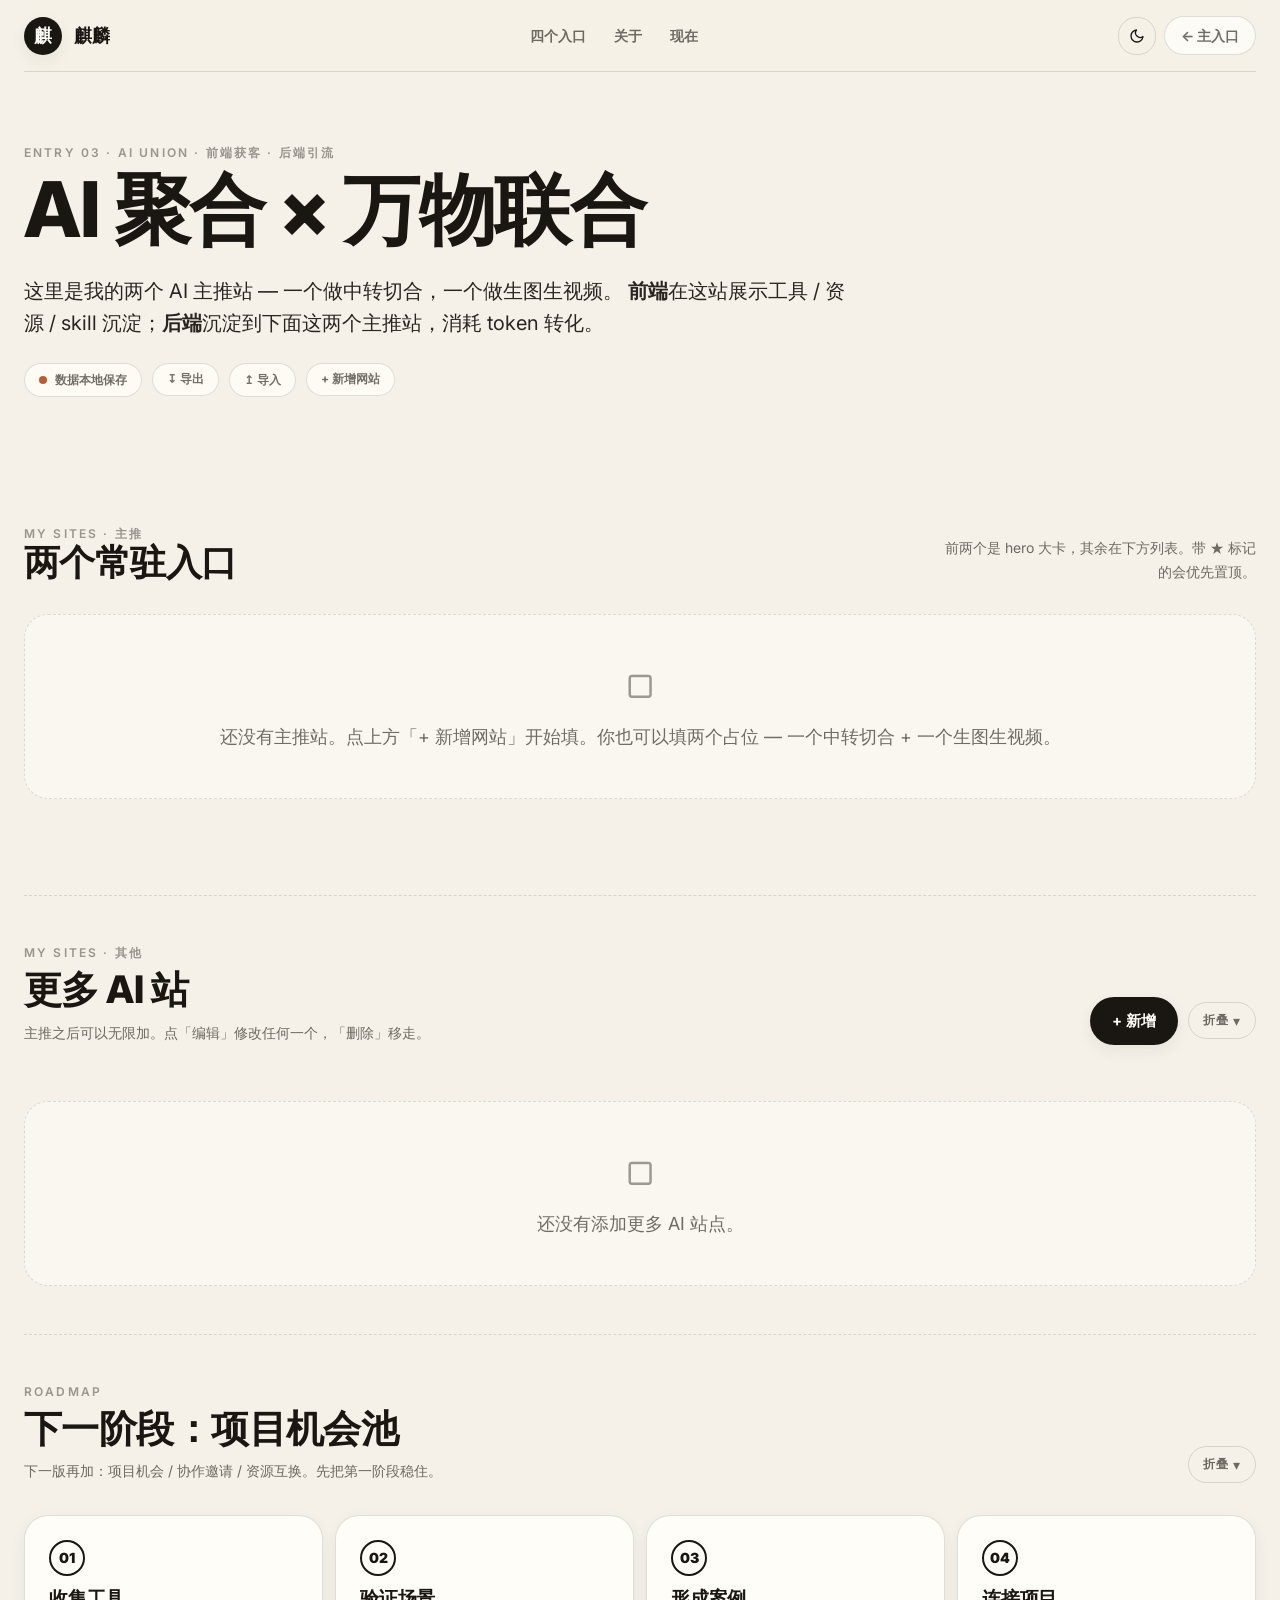
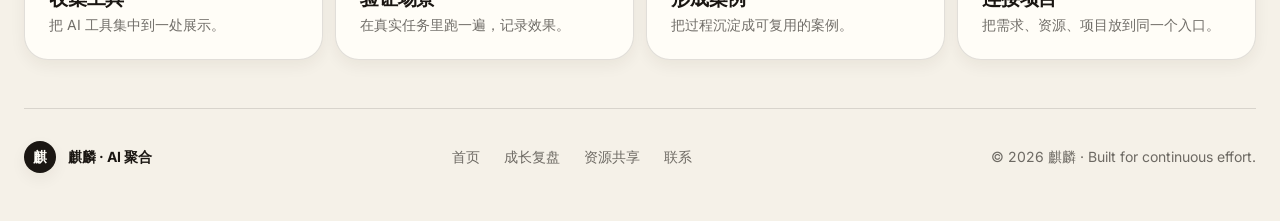
==== ai.html @ 791ee3f0 "v0.6: 密码锁成长复盘 + 每日日记 + module 折叠 + AI 主推站 hero" ====
<!doctype html>
<html lang="zh-CN">
  <head>
    <meta charset="UTF-8" />
    <meta name="viewport" content="width=device-width, initial-scale=1.0" />
    <meta name="description" content="麒麟的 AI 聚合 × 万物联合 — 收录你正在跑的 AI 网站 / 项目机会。" />
    <meta name="theme-color" content="#f5f1e8" />
    <title>AI 聚合 × 万物联合 · 麒麟</title>
    <link rel="canonical" href="https://qilin-portfolio.vercel.app/ai.html" />
    <link rel="icon" href="./favicon.svg" type="image/svg+xml" />
    <link rel="manifest" href="./site.webmanifest" />

    <meta property="og:type" content="website" />
    <meta property="og:title" content="AI 聚合 × 万物联合 · 麒麟" />
    <meta property="og:description" content="AI 工具 / 实践案例 / 项目机会。" />
    <meta property="og:url" content="https://qilin-portfolio.vercel.app/ai.html" />
    <meta property="og:image" content="./og-image.svg" />

    <link rel="preconnect" href="https://fonts.googleapis.com" crossorigin />
    <link rel="preconnect" href="https://fonts.gstatic.com" crossorigin />
    <link rel="stylesheet" href="https://fonts.googleapis.com/css2?family=Cormorant+Garamond:ital,wght@0,500;0,700;1,500&family=Noto+Serif+SC:wght@500;700;900&family=Inter:wght@400;500;600;700;800&display=swap" />
    <link rel="stylesheet" href="./styles.css" />
  </head>
  <body data-page="ai">
    <a href="#main" class="skip-link">跳到正文</a>

    <header class="site-header" role="banner">
      <a class="brand" href="./index.html" aria-label="麒麟 · 回到首页">
        <span class="brand-mark" aria-hidden="true">麒</span>
        <span>麒麟</span>
      </a>
      <nav class="nav" aria-label="主导航">
        <a href="./index.html#entries" data-nav="">四个入口</a>
        <a href="./index.html#about" data-nav="">关于</a>
        <a href="./index.html#now" data-nav="">现在</a>
      </nav>
      <div style="display:flex;gap:8px;align-items:center;">
        <button class="theme-toggle" type="button" aria-label="切换主题" id="theme-toggle">
          <svg class="icon-moon" viewBox="0 0 24 24" fill="none" stroke="currentColor" stroke-width="2" stroke-linecap="round" stroke-linejoin="round" aria-hidden="true"><path d="M21 12.79A9 9 0 1 1 11.21 3 7 7 0 0 0 21 12.79z"/></svg>
          <svg class="icon-sun" viewBox="0 0 24 24" fill="none" stroke="currentColor" stroke-width="2" stroke-linecap="round" stroke-linejoin="round" aria-hidden="true"><circle cx="12" cy="12" r="4"/><path d="M12 2v2M12 20v2M4.93 4.93l1.41 1.41M17.66 17.66l1.41 1.41M2 12h2M20 12h2M6.34 17.66l-1.41 1.41M19.07 4.93l-1.41 1.41"/></svg>
        </button>
        <a class="header-cta" href="./index.html">← 主入口</a>
      </div>
    </header>

    <main id="main" class="subpage">
      <section class="section subpage-hero container">
        <p class="eyebrow">Entry 03 · AI Union · 前端获客 · 后端引流</p>
        <h1>AI 聚合 × 万物联合</h1>
        <p class="subpage-lede">
          这里是我的两个 AI 主推站 — 一个做中转切合，一个做生图生视频。
          <strong>前端</strong>在这站展示工具 / 资源 / skill 沉淀；<strong>后端</strong>沉淀到下面这两个主推站，消耗 token 转化。
        </p>
        <div class="subpage-meta">
          <span class="meta-pill"><span class="dot dot-accent2"></span>数据本地保存</span>
          <button class="meta-btn" id="ai-export" type="button">↧ 导出</button>
          <label class="meta-btn meta-btn-input">↥ 导入<input type="file" id="ai-import" accept="application/json" hidden /></label>
          <button class="meta-btn" id="ai-add">+ 新增网站</button>
        </div>
      </section>

      <!-- 两个主推站 · Hero 卡（来自 localStorage 前两条） -->
      <section class="section container" id="ai-featured-wrap">
        <header class="section-heading">
          <div>
            <p class="eyebrow">My Sites · 主推</p>
            <h2>两个常驻入口</h2>
          </div>
          <p class="section-heading-note">前两个是 hero 大卡，其余在下方列表。带 <code style="font-family:var(--ff-mono);">★</code> 标记的会优先置顶。</p>
        </header>
        <div class="ai-hero" id="ai-featured"></div>
        <p class="empty-hint" id="empty-featured" hidden>
          还没有主推站。点上方「+ 新增网站」开始填。你也可以填两个占位 — 一个中转切合 + 一个生图生视频。
        </p>
      </section>

      <!-- 其余网站（列表） -->
      <section class="section module-section container" data-module="ai-rest">
        <header class="module-header">
          <div>
            <p class="eyebrow">My Sites · 其他</p>
            <h2>更多 AI 站</h2>
            <p class="module-lede">主推之后可以无限加。点「编辑」修改任何一个，「删除」移走。</p>
          </div>
          <div class="module-toolbar">
            <button class="button button-primary" id="ai-add-2">+ 新增</button>
            <button type="button" class="module-fold" data-fold aria-label="折叠">
              <span class="label">折叠</span><span class="chev">▾</span>
            </button>
          </div>
        </header>
        <div class="ai-grid" id="list-ai"></div>
        <p class="empty-hint" id="empty-ai" hidden>还没有添加更多 AI 站点。</p>
      </section>

      <section class="section module-section container" data-module="opps">
        <header class="module-header">
          <div>
            <p class="eyebrow">Roadmap</p>
            <h2>下一阶段：项目机会池</h2>
            <p class="module-lede">下一版再加：项目机会 / 协作邀请 / 资源互换。先把第一阶段稳住。</p>
          </div>
          <div class="module-toolbar">
            <button type="button" class="module-fold" data-fold aria-label="折叠">
              <span class="label">折叠</span><span class="chev">▾</span>
            </button>
          </div>
        </header>
        <div class="roadmap-grid">
          <article class="roadmap-card">
            <span class="roadmap-no">01</span>
            <h3>收集工具</h3>
            <p>把 AI 工具集中到一处展示。</p>
          </article>
          <article class="roadmap-card">
            <span class="roadmap-no">02</span>
            <h3>验证场景</h3>
            <p>在真实任务里跑一遍，记录效果。</p>
          </article>
          <article class="roadmap-card">
            <span class="roadmap-no">03</span>
            <h3>形成案例</h3>
            <p>把过程沉淀成可复用的案例。</p>
          </article>
          <article class="roadmap-card">
            <span class="roadmap-no">04</span>
            <h3>连接项目</h3>
            <p>把需求、资源、项目放到同一个入口。</p>
          </article>
        </div>
      </section>
    </main>

    <footer class="site-footer" role="contentinfo">
      <div class="footer-mark">
        <span class="brand-mark" aria-hidden="true" style="width:32px;height:32px;font-size:14px;">麒</span>
        <span>麒麟 · AI 聚合</span>
      </div>
      <nav class="footer-links" aria-label="辅助导航">
        <a href="./index.html">首页</a>
        <a href="./growth.html">成长复盘</a>
        <a href="./resources.html">资源共享</a>
        <a href="./contact.html">联系</a>
      </nav>
      <p>© 2026 麒麟 · Built for continuous effort.</p>
    </footer>

    <button class="back-top" type="button" id="back-top" aria-label="回到顶部">↑</button>

    <div class="modal-overlay" id="modal" role="dialog" aria-modal="true" aria-labelledby="modal-title" hidden>
      <div class="modal" role="document">
        <div class="modal-header">
          <h3 id="modal-title">编辑</h3>
          <button class="modal-close" type="button" data-close aria-label="关闭">×</button>
        </div>
        <form id="modal-form" class="modal-body" autocomplete="off"></form>
        <div class="modal-footer">
          <button type="button" class="button button-ghost" data-close>取消</button>
          <button type="submit" form="modal-form" class="button button-primary" id="modal-submit">保存</button>
        </div>
      </div>
    </div>

    <div class="toast" id="toast" role="status" aria-live="polite"></div>

    <script>
      /* ===== Theme ===== */
      const _root = document.documentElement;
      const _stored = localStorage.getItem("qilin.theme");
      const _initial = _stored || (matchMedia("(prefers-color-scheme: light)").matches ? "light" : "");
      if (_initial) _root.setAttribute("data-theme", _initial);
      document.getElementById("theme-toggle")?.addEventListener("click", () => {
        const isLight = _root.getAttribute("data-theme") === "light";
        if (isLight) _root.removeAttribute("data-theme");
        else _root.setAttribute("data-theme", "light");
        localStorage.setItem("qilin.theme", isLight ? "" : "light");
      });
      const STORE = { ai: "qilin.ai.projects" };
      const load = (k) => { try { return JSON.parse(localStorage.getItem(k)) || []; } catch { return []; } };
      const save = (k, v) => localStorage.setItem(k, JSON.stringify(v));
      const uid = () => Date.now().toString(36) + Math.random().toString(36).slice(2, 6);
      const today = () => new Date().toISOString().slice(0, 10);
      const esc = (s) => String(s ?? "").replace(/[&<>"']/g, (c) =>
        ({ "&": "&amp;", "<": "&lt;", ">": "&gt;", '"': "&quot;", "'": "&#39;" }[c]));

      const toastEl = document.getElementById("toast");
      let toastTimer;
      const toast = (msg) => {
        toastEl.textContent = msg;
        toastEl.classList.add("is-visible");
        clearTimeout(toastTimer);
        toastTimer = setTimeout(() => toastEl.classList.remove("is-visible"), 1800);
      };

      /* Modal */
      const modalEl = document.getElementById("modal");
      const modalForm = document.getElementById("modal-form");
      const modalTitle = document.getElementById("modal-title");
      let modalSubmitFn = null;
      const openModal = ({ title, fields, values = {}, submitLabel = "保存", onSubmit }) => {
        modalTitle.textContent = title;
        modalForm.innerHTML = "";
        fields.forEach((f) => {
          const id = "field-" + f.name;
          const wrap = document.createElement("div");
          wrap.className = "field";
          const label = document.createElement("label");
          label.className = "field-label";
          label.setAttribute("for", id);
          label.textContent = f.label + (f.required ? " *" : "");
          wrap.appendChild(label);
          let input;
          if (f.type === "textarea") {
            input = document.createElement("textarea");
            input.className = "textarea";
          } else if (f.type === "select") {
            input = document.createElement("select");
            input.className = "select-modal";
            (f.options || []).forEach((o) => {
              const opt = document.createElement("option");
              opt.value = o.value;
              opt.textContent = o.label;
              if (values[f.name] === o.value) opt.selected = true;
              input.appendChild(opt);
            });
          } else {
            input = document.createElement("input");
            input.className = "input";
            input.type = f.type || "text";
          }
          input.id = id;
          input.name = f.name;
          if (f.placeholder) input.placeholder = f.placeholder;
          if (f.required) input.required = true;
          const v = values[f.name];
          if (v !== undefined && f.type !== "select") input.value = v ?? "";
          wrap.appendChild(input);
          if (f.hint) {
            const hint = document.createElement("div");
            hint.className = "field-hint";
            hint.textContent = f.hint;
            wrap.appendChild(hint);
          }
          modalForm.appendChild(wrap);
        });
        document.getElementById("modal-submit").textContent = submitLabel;
        modalSubmitFn = onSubmit;
        modalEl.hidden = false;
        requestAnimationFrame(() => modalEl.classList.add("is-open"));
        const first = modalForm.querySelector("input, textarea, select");
        if (first) setTimeout(() => first.focus(), 60);
      };
      const closeModal = () => {
        modalEl.classList.remove("is-open");
        setTimeout(() => { modalEl.hidden = true; }, 240);
      };
      modalEl.addEventListener("click", (ev) => {
        if (ev.target === modalEl) closeModal();
        if (ev.target.closest("[data-close]")) closeModal();
      });
      document.addEventListener("keydown", (ev) => {
        if (ev.key === "Escape" && modalEl.classList.contains("is-open")) closeModal();
      });
      modalForm.addEventListener("submit", (ev) => {
        ev.preventDefault();
        const data = Object.fromEntries(new FormData(modalForm).entries());
        if (modalSubmitFn) modalSubmitFn(data);
        closeModal();
      });

      /* AI 网站 — featured（前两个）+ 列表（其余） */
      function renderAI() {
        const items = load(STORE.ai);
        renderFeatured(items);
        renderList(items);
      }
      function renderFeatured(items) {
        const wrap = document.getElementById("ai-featured");
        const empty = document.getElementById("empty-featured");
        wrap.innerHTML = "";
        const top = items.slice(0, 2);
        if (!top.length) {
          wrap.style.display = "none";
          empty.hidden = false;
          return;
        }
        wrap.style.display = "";
        empty.hidden = true;
        top.forEach((it, idx) => {
          const card = document.createElement("article");
          card.className = "ai-hero-card";
          card.dataset.id = it.id;
          const tagColor = idx === 0 ? "" : "gold";
          const safeUrl = esc(it.url || "#");
          card.innerHTML = `
            <span class="ai-hero-tag ${tagColor}">${esc(it.tag || (idx === 0 ? "中转切合" : "生图生视频"))}</span>
            <h3>${esc(it.name || "未命名主推站")}</h3>
            <p>${esc(it.desc || "点编辑给它一句话介绍 · 写清楚用途、消耗什么 token、解决什么问题。")}</p>
            <div class="ai-hero-cta">
              <a class="button button-primary" href="${safeUrl}" target="_blank" rel="noopener noreferrer">进入 ↗</a>
              <button type="button" class="button button-secondary" data-act="edit">编辑</button>
            </div>
            <p class="ai-hero-note">👉 这两个 hero 卡就是"后端引流"的入口 — 别人扫到这站，看到你做的内容，觉得有用，再用 token 转化。</p>
          `;
          card.querySelector('[data-act="edit"]').onclick = () => editAI(it.id);
          wrap.appendChild(card);
        });
      }
      function renderList(items) {
        const listEl = document.getElementById("list-ai");
        const emptyEl = document.getElementById("empty-ai");
        listEl.innerHTML = "";
        const rest = items.slice(2);
        if (!rest.length) { emptyEl.hidden = false; return; }
        emptyEl.hidden = true;
        rest.forEach((it) => {
          const card = document.createElement("article");
          card.className = "ai-card";
          card.dataset.id = it.id;
          card.innerHTML = `
            <span class="ai-tag">${esc(it.tag || "网站")}</span>
            <h3 class="ai-title">${esc(it.name || "(未命名)")}</h3>
            ${it.desc ? `<p class="ai-desc">${esc(it.desc)}</p>` : `<p class="ai-desc" style="opacity:0.5;">点击编辑添加描述</p>`}
            <div class="ai-actions">
              <a class="button button-primary" href="${esc(it.url || '#')}" target="_blank" rel="noopener noreferrer">打开 ↗</a>
              <button type="button" data-act="edit">编辑</button>
              <button type="button" data-act="del">删除</button>
            </div>
          `;
          card.querySelector('[data-act="edit"]').onclick = () => editAI(it.id);
          card.querySelector('[data-act="del"]').onclick = () => {
            if (confirm("删除这条？")) {
              save(STORE.ai, load(STORE.ai).filter((x) => x.id !== it.id));
              renderAI();
              toast("已删除");
            }
          };
          listEl.appendChild(card);
        });
      }

      function editAI(id) {
        const cur = load(STORE.ai).find((x) => x.id === id);
        if (!cur) return;
        openModal({
          title: "编辑 网站",
          fields: [
            { name: "name", label: "网站名", type: "text", required: true },
            { name: "url", label: "完整链接", type: "url", required: true, placeholder: "https://..." },
            { name: "tag", label: "标签", type: "text", placeholder: "项目 / 工具 / 博客" },
            { name: "desc", label: "一句话描述", type: "textarea" },
          ],
          values: cur,
          onSubmit: (data) => {
            const all = load(STORE.ai);
            const idx = all.findIndex((x) => x.id === id);
            all[idx] = { ...cur, ...data, updatedAt: Date.now() };
            save(STORE.ai, all);
            renderAI();
            toast("已保存");
          },
        });
      }

      function addAI() {
        openModal({
          title: "新增 网站",
          fields: [
            { name: "name", label: "网站名", type: "text", required: true },
            { name: "url", label: "完整链接", type: "url", required: true, placeholder: "https://..." },
            { name: "tag", label: "标签", type: "text", placeholder: "项目 / 工具 / 博客" },
            { name: "desc", label: "一句话描述", type: "textarea" },
          ],
          values: { name: "", url: "", tag: "网站", desc: "" },
          submitLabel: "添加",
          onSubmit: (data) => {
            const items = load(STORE.ai);
            items.push({ id: uid(), ...data, createdAt: Date.now() });
            save(STORE.ai, items);
            renderAI();
            toast("已新增");
          },
        });
      }

      /* Export / Import */
      document.getElementById("ai-export").onclick = () => {
        const dump = { [STORE.ai]: load(STORE.ai) };
        const blob = new Blob([JSON.stringify(dump, null, 2)], { type: "application/json" });
        const a = document.createElement("a");
        a.href = URL.createObjectURL(blob);
        a.download = `qilin-ai-${today()}.json`;
        a.click();
        setTimeout(() => URL.revokeObjectURL(a.href), 1000);
        toast("已导出");
      };
      document.getElementById("ai-import").onchange = async (ev) => {
        const f = ev.target.files[0]; if (!f) return;
        if (!confirm("导入会覆盖当前所有数据，确定？")) return;
        try {
          const dump = JSON.parse(await f.text());
          if (Array.isArray(dump[STORE.ai])) save(STORE.ai, dump[STORE.ai]);
          renderAI();
          toast("已导入");
        } catch { toast("文件格式不正确"); }
      };

      document.getElementById("ai-add").onclick = addAI;
      document.getElementById("ai-add-2").onclick = addAI;

      /* ============ Fold ============ */
      const FOLD_KEY_AI = "qilin.ai.folds";
      const loadFoldsAI = () => { try { return JSON.parse(localStorage.getItem(FOLD_KEY_AI)) || {}; } catch { return {}; } };
      const saveFoldsAI = (v) => localStorage.setItem(FOLD_KEY_AI, JSON.stringify(v));
      function applyAIFolds() {
        const folds = loadFoldsAI();
        document.querySelectorAll(".module-section[data-module]").forEach((sec) => {
          const key = sec.dataset.module;
          const lbl = sec.querySelector(".module-fold .label");
          if (folds[key]) {
            sec.classList.add("is-collapsed");
            if (lbl) lbl.textContent = "展开";
          } else {
            sec.classList.remove("is-collapsed");
            if (lbl) lbl.textContent = "折叠";
          }
        });
      }
      document.querySelectorAll(".module-section[data-module]").forEach((sec) => {
        const key = sec.dataset.module;
        const btn = sec.querySelector(".module-fold");
        if (!btn) return;
        btn.addEventListener("click", () => {
          const folds = loadFoldsAI();
          folds[key] = !folds[key];
          saveFoldsAI(folds);
          applyAIFolds();
        });
      });
      applyAIFolds();

      const revealIO = new IntersectionObserver((entries) => {
        entries.forEach((e) => {
          if (e.isIntersecting) { e.target.classList.add("is-visible"); revealIO.unobserve(e.target); }
        });
      }, { threshold: 0.05, rootMargin: "0px 0px -8% 0px" });
      document.querySelectorAll(".reveal, .reveal-stagger").forEach((el) => revealIO.observe(el));

      const backTop = document.getElementById("back-top");
      window.addEventListener("scroll", () => {
        if (window.scrollY > 600) backTop.classList.add("is-visible");
        else backTop.classList.remove("is-visible");
      }, { passive: true });
      backTop?.addEventListener("click", () => window.scrollTo({ top: 0, behavior: "smooth" }));

      renderAI();
    </script>
  </body>
</html>
---- styles.css ----
/* =====================================================================
 * 麒麟 · 个人站 · 全站样式
 *  v0.5 设计语言 — Dala-style 暗色优先 + Light toggle
 *  - Dark 默认（Electric Iris + Saffron Spark on Void）
 *  - Light 模式保留为可选（暖米黄）
 *  - 统一 24px 圆角 / 字符 weight 200 body / 大字号 -0.04em
 *  - Modal / Section 节奏 / Microinteraction
 * ===================================================================== */

/* ---------- Design Tokens · DARK DEFAULT ---------- */
:root {
  /* Surfaces — 纯黑虚空，没有 paper/card 概念 */
  --bg:           #000000;
  --bg-tinted:    #050505;
  --paper:        #000000;
  --paper-elev:   #0a0a0a;
  --paper-trans:  rgba(10, 10, 10, 0.6);

  /* Ink */
  --ink:          #ffffff;
  --ink-2:        #f5f5f5;
  --muted:        #9a9a9a;
  --muted-2:      #5a5a5a;
  --line:         rgba(255, 255, 255, 0.08);
  --line-strong:  rgba(255, 255, 255, 0.16);

  /* Accents — Dala 色板 */
  --accent:       #8052ff;            /* Electric Iris — 唯一紫色 */
  --accent-soft:  rgba(128, 82, 255, 0.16);
  --accent-2:     #ffb829;            /* Saffron Spark */
  --accent-2-soft: rgba(255, 184, 41, 0.16);
  --gold:         #15846e;            /* Deep Verdant */
  --gold-soft:    rgba(21, 132, 110, 0.18);
  --danger:       #ff5a4f;
  --success:      #2c8c6f;

  /* Spacing scale — Dala 6px base */
  --s-1: 4px;
  --s-2: 8px;
  --s-3: 12px;
  --s-4: 16px;
  --s-5: 24px;
  --s-6: 32px;
  --s-7: 48px;
  --s-8: 64px;
  --s-9: 96px;
  --s-10: 128px;

  /* Radius — Dala 24px 统一 */
  --r-sm:  12px;
  --r-md: 18px;
  --r-lg: 24px;
  --r-xl: 24px;
  --r-pill: 999px;

  /* Typography — Inter（代理 PPNeueMontreal） */
  --ff-display: "PPNeueMontreal", "Inter", ui-sans-serif, system-ui, -apple-system, BlinkMacSystemFont, "Segoe UI", "Microsoft YaHei", sans-serif;
  --ff-body:    "PPNeueMontreal", "Inter", ui-sans-serif, system-ui, -apple-system, BlinkMacSystemFont, "Segoe UI", "Microsoft YaHei", sans-serif;
  --ff-mono:    ui-monospace, "SFMono-Regular", "Cascadia Mono", Consolas, monospace;

  /* 字号 — Dala 大字号 + 18px body */
  --fs-display-1: clamp(56px, 8vw, 113px);
  --fs-display-2: clamp(40px, 6vw, 78px);
  --fs-h1:        clamp(36px, 4.5vw, 48px);
  --fs-h2:        clamp(28px, 3.4vw, 36px);
  --fs-h3:        clamp(22px, 2.4vw, 27px);
  --fs-body-lg:   20px;
  --fs-body:      18px;
  --fs-body-s:    14px;
  --fs-caption:   12px;
  --lh-display:   1.05;
  --lh-heading:   1.15;
  --lh-body:      1.5;

  /* Shadow — 暗色下用微光 + 紫色微光 */
  --shadow-xs: 0 0 0 1px rgba(128, 82, 255, 0.04);
  --shadow-sm: 0 0 40px rgba(128, 82, 255, 0.06);
  --shadow-md: 0 0 80px rgba(128, 82, 255, 0.10);
  --shadow-lg: 0 0 120px rgba(128, 82, 255, 0.16);
  --shadow-xl: 0 0 180px rgba(128, 82, 255, 0.20);

  /* Easing */
  --ease-out:       cubic-bezier(0.16, 1, 0.3, 1);
  --ease-out-spring: cubic-bezier(0.34, 1.56, 0.64, 1);
  --ease-in-out:    cubic-bezier(0.65, 0, 0.35, 1);

  /* Container — Dala 1280 */
  --container: min(1280px, calc(100% - 48px));
  --container-narrow: min(900px, calc(100% - 48px));
}

/* ---------- Light 模式覆盖（toggle 用） ---------- */
:root[data-theme="light"] {
  --bg:           #f5f1e8;
  --bg-tinted:    #ede6d6;
  --paper:        #fffdf7;
  --paper-elev:   #fffaee;
  --paper-trans:  rgba(255, 253, 247, 0.86);

  --ink:          #1a1612;
  --ink-2:        #2a2520;
  --muted:        rgba(26, 22, 18, 0.62);
  --muted-2:      rgba(26, 22, 18, 0.42);
  --line:         rgba(26, 22, 18, 0.13);
  --line-strong:  rgba(26, 22, 18, 0.20);

  --accent:       #254d47;
  --accent-soft:  rgba(37, 77, 71, 0.12);
  --accent-2:     #b95e32;
  --accent-2-soft: rgba(185, 94, 50, 0.16);
  --gold:         #d8b765;
  --gold-soft:    rgba(216, 183, 101, 0.18);
  --danger:       #b03a2e;
  --success:      #2c8c6f;

  --shadow-xs: 0 2px 6px rgba(0, 0, 0, 0.04);
  --shadow-sm: 0 6px 16px rgba(44, 35, 24, 0.06);
  --shadow-md: 0 16px 40px rgba(44, 35, 24, 0.10);
  --shadow-lg: 0 30px 80px rgba(44, 35, 24, 0.14);
  --shadow-xl: 0 40px 120px rgba(44, 35, 24, 0.20);
}

/* ---------- Reset ---------- */
*, *::before, *::after { box-sizing: border-box; }
html { scroll-behavior: smooth; }
body {
  margin: 0;
  background: var(--bg);
  color: var(--ink);
  font-family: var(--ff-body);
  font-size: var(--fs-body);
  font-weight: 300;          /* Dala body 用极轻 weight */
  line-height: var(--lh-body);
  -webkit-font-smoothing: antialiased;
  -moz-osx-font-smoothing: grayscale;
  text-rendering: optimizeLegibility;
}

a { color: inherit; text-decoration: none; }
button { font-family: inherit; }
img, svg { display: block; max-width: 100%; }
::selection { background: var(--accent); color: var(--paper); }

/* Focus visible — 强可访问性 */
:focus { outline: none; }
:focus-visible {
  outline: 2px solid var(--accent);
  outline-offset: 3px;
  border-radius: 4px;
}

/* ---------- Typography ---------- */
h1, h2, h3 {
  font-family: var(--ff-display);
  font-weight: 400;                       /* Dala 风：400 而非 800，靠 scale 区分层级 */
  line-height: var(--lh-display);
  letter-spacing: -0.04em;               /* 大字号负值 */
  color: var(--ink);
}
h1 { font-size: var(--fs-h1); margin: 0; }
h2 { font-size: var(--fs-h2); margin: 0; }
h3 { font-size: var(--fs-h3); margin: 0; line-height: var(--lh-heading); letter-spacing: -0.025em; }
p  { margin: 0; }
code, pre { font-family: var(--ff-mono); }

/* Light 模式编辑级字体（衬线 + 重 weight，靠 weight 分层） */
:root[data-theme="light"] h1,
:root[data-theme="light"] h2,
:root[data-theme="light"] h3 {
  font-weight: 800;
  letter-spacing: -0.015em;
  font-family: var(--ff-display);
}
:root[data-theme="light"] h3 {
  letter-spacing: -0.01em;
}
:root[data-theme="light"] body { font-weight: 400; }

.eyebrow {
  margin: 0;
  color: var(--muted-2);
  font-family: var(--ff-body);
  font-size: var(--fs-caption);
  font-weight: 600;
  letter-spacing: 0.18em;
  text-transform: uppercase;
}

/* ---------- Layout helpers ---------- */
.container, .site-header, .section, .site-footer {
  width: var(--container);
  margin: 0 auto;
}

.container-narrow { width: var(--container-narrow); margin: 0 auto; }

.section { padding: var(--s-9) 0; }
.section-tight { padding: var(--s-7) 0; }

/* ---------- Header / Nav ---------- */
.site-header {
  position: sticky;
  top: 0;
  z-index: 50;
  display: flex;
  align-items: center;
  justify-content: space-between;
  padding: var(--s-4) 0;
  background: rgba(0, 0, 0, 0.7);
  border-bottom: 1px solid var(--line);
  backdrop-filter: saturate(180%) blur(18px);
  -webkit-backdrop-filter: saturate(180%) blur(18px);
  animation: fade-down 600ms var(--ease-out) both;
}
:root[data-theme="light"] .site-header { background: rgba(245, 241, 232, 0.82); }


.brand {
  display: inline-flex;
  align-items: center;
  gap: 12px;
  font-family: var(--ff-display);
  font-weight: 800;
  font-size: 18px;
  color: var(--ink);
  letter-spacing: -0.01em;
  transition: opacity 200ms var(--ease-out);
}
.brand:hover { opacity: 0.78; }

.brand-mark {
  display: grid;
  place-items: center;
  width: 38px; height: 38px;
  border-radius: 50%;
  background: var(--ink);
  color: var(--paper);
  font-family: var(--ff-display);
  font-weight: 900;
  font-size: 18px;
  letter-spacing: 0;
  box-shadow: var(--shadow-sm);
}

.nav {
  display: inline-flex;
  align-items: center;
  gap: 28px;
}

.nav a {
  position: relative;
  padding: 6px 0;
  color: var(--muted);
  font-size: var(--fs-body-s);
  font-weight: 700;
  letter-spacing: 0;
  transition: color 200ms var(--ease-out);
}

.nav a::after {
  content: "";
  position: absolute;
  left: 0; right: 0; bottom: 0;
  height: 1.5px;
  background: var(--ink);
  transform: scaleX(0);
  transform-origin: left;
  transition: transform 280ms var(--ease-out);
}
.nav a:hover,
.nav a.is-active { color: var(--ink); }
.nav a:hover::after,
.nav a.is-active::after { transform: scaleX(1); }

.header-cta {
  display: inline-flex;
  align-items: center;
  gap: 6px;
  padding: 8px 16px;
  border: 1px solid var(--line);
  border-radius: var(--r-pill);
  background: var(--paper-trans);
  color: var(--muted);
  font-size: var(--fs-body-s);
  font-weight: 700;
  transition: all 200ms var(--ease-out);
}
.header-cta:hover {
  transform: translateY(-2px);
  color: var(--ink);
  background: var(--paper);
  border-color: var(--line-strong);
}

/* Mobile menu button (placeholder for future) */
.nav-toggle {
  display: none;
  align-items: center;
  justify-content: center;
  width: 38px; height: 38px;
  border: 1px solid var(--line);
  border-radius: var(--r-md);
  background: var(--paper-trans);
  cursor: pointer;
  color: var(--ink);
  font-size: 18px;
}

/* ---------- Theme Toggle ---------- */
.theme-toggle {
  display: inline-flex;
  align-items: center;
  justify-content: center;
  width: 38px; height: 38px;
  border: 1px solid var(--line);
  border-radius: var(--r-md);
  background: transparent;
  color: var(--ink);
  font-family: inherit;
  cursor: pointer;
  transition: all 220ms var(--ease-out);
  position: relative;
}
.theme-toggle:hover {
  border-color: var(--accent);
  color: var(--accent);
  transform: translateY(-1px);
}
.theme-toggle .icon-sun,
.theme-toggle .icon-moon {
  width: 16px;
  height: 16px;
  transition: all 320ms var(--ease-out);
}
:root[data-theme="light"] .theme-toggle .icon-sun { display: none; }
:root:not([data-theme="light"]) .theme-toggle .icon-moon { display: none; }

/* ---------- Skip to content ---------- */
.skip-link {
  position: absolute;
  left: 12px;
  top: -100px;
  background: var(--ink);
  color: var(--paper);
  padding: 8px 16px;
  border-radius: var(--r-sm);
  font-weight: 700;
  font-size: var(--fs-body-s);
  z-index: 100;
  transition: top 200ms var(--ease-out);
}
.skip-link:focus-visible {
  top: 12px;
  outline: 2px solid var(--accent);
  outline-offset: 2px;
}

/* ---------- Buttons ---------- */
.button {
  display: inline-flex;
  align-items: center;
  justify-content: center;
  gap: 8px;
  min-height: 48px;
  padding: 0 22px;
  border: 0;
  border-radius: var(--r-pill);
  font-family: var(--ff-body);
  font-size: 15px;
  font-weight: 700;
  letter-spacing: -0.005em;
  cursor: pointer;
  transition:
    transform 220ms var(--ease-out),
    box-shadow 220ms var(--ease-out),
    background 220ms var(--ease-out),
    color 220ms var(--ease-out),
    border-color 220ms var(--ease-out);
  text-decoration: none;
  -webkit-tap-highlight-color: transparent;
}

.button-primary {
  background: var(--accent);
  color: var(--bg);
  box-shadow: 0 0 40px var(--accent-soft);
}
.button-primary:hover {
  transform: translateY(-2px);
  box-shadow: 0 0 80px var(--accent-soft);
  background: var(--ink);
}
:root[data-theme="light"] .button-primary {
  background: var(--ink);
  color: var(--paper);
  box-shadow: var(--shadow-sm);
}
:root[data-theme="light"] .button-primary:hover {
  background: var(--accent);
  box-shadow: var(--shadow-md);
}
:root[data-theme="light"] .button-primary { font-weight: 700; }

.button-secondary {
  background: transparent;
  color: var(--ink);
  border: 1px solid var(--line-strong);
}
.button-secondary:hover {
  transform: translateY(-2px);
  border-color: var(--ink);
  background: rgba(255, 255, 255, 0.04);
}
:root[data-theme="light"] .button-secondary { background: var(--paper-trans); }
:root[data-theme="light"] .button-secondary:hover { background: var(--paper); }

.button-ghost {
  background: transparent;
  color: var(--muted);
}
.button-ghost:hover {
  background: rgba(255, 255, 255, 0.06);
  color: var(--ink);
}

.button-danger {
  background: transparent;
  color: var(--danger);
  border: 1px solid rgba(176, 58, 46, 0.2);
}
.button-danger:hover {
  background: var(--danger);
  color: var(--paper);
}

.button-sm { min-height: 36px; padding: 0 14px; font-size: 13px; }

/* ---------- HERO ---------- */
.hero {
  position: relative;
  display: grid;
  grid-template-columns: 0.85fr 1.35fr;
  gap: var(--s-7);
  align-items: center;
  min-height: calc(100vh - 76px);
  padding: var(--s-8) 0 var(--s-9);
  animation: fade-up 800ms var(--ease-out) 80ms both;
}

.hero::before {
  content: "";
  position: absolute;
  left: 50%;
  top: 12%;
  width: 600px;
  height: 600px;
  transform: translateX(-50%);
  background: radial-gradient(closest-side, var(--accent-soft), transparent 70%);
  filter: blur(40px);
  pointer-events: none;
  z-index: 0;
}

.hero-card,
.entry-card,
.detail-panel,
.contact-card,
.link-card,
.row-card,
.ai-card,
.roadmap-card {
  position: relative;
  border: 1px solid var(--line);
  background: var(--paper-trans);
  box-shadow: var(--shadow-sm);
}

.hero-card {
  min-height: 460px;
  padding: var(--s-6);
  border-radius: var(--r-xl);
  overflow: hidden;
}

.hero-card::before {
  content: "";
  position: absolute;
  inset: -50% -50% auto auto;
  width: 240px; height: 240px;
  background: radial-gradient(closest-side, var(--accent-2-soft), transparent);
  border-radius: 50%;
  pointer-events: none;
}

.avatar-block {
  display: flex;
  flex-direction: column;
  align-items: center;
  gap: var(--s-3);
  padding: var(--s-3) 0;
  border-bottom: 1px dashed var(--line);
}

.avatar-placeholder {
  width: 128px; height: 128px;
  display: grid;
  place-items: center;
  border-radius: var(--r-xl);
  background: var(--accent);
  color: var(--bg);
  font-family: var(--ff-display);
  font-size: 56px;
  font-weight: 400;
  box-shadow: 0 0 80px var(--accent-soft);
  border: 3px solid var(--bg);
  transition: transform 400ms var(--ease-out-spring);
}
:root[data-theme="light"] .avatar-placeholder {
  background: var(--ink);
  color: var(--paper);
  border-color: var(--paper);
  font-weight: 900;
  box-shadow: var(--shadow-md);
}
.avatar-placeholder:hover { transform: rotate(-3deg) scale(1.04); }

.avatar-status {
  display: inline-flex;
  align-items: center;
  gap: 6px;
  padding: 4px 10px;
  border: 1px solid var(--line);
  border-radius: var(--r-pill);
  background: var(--paper);
  color: var(--muted);
  font-size: var(--fs-caption);
  font-weight: 700;
}
.avatar-status::before {
  content: "";
  width: 7px; height: 7px;
  border-radius: 50%;
  background: var(--success);
  box-shadow: 0 0 0 4px rgba(44, 140, 111, 0.18);
  animation: pulse 2.4s ease-in-out infinite;
}

.hero-name {
  margin-top: var(--s-5);
  font-family: var(--ff-display);
  font-size: var(--fs-display-1);
  font-weight: 400;
  letter-spacing: -0.04em;
  line-height: 0.95;
  color: var(--ink);
  background: linear-gradient(180deg, var(--ink) 0%, var(--ink) 60%, var(--accent) 120%);
  -webkit-background-clip: text;
  -webkit-text-fill-color: transparent;
  background-clip: text;
}
:root[data-theme="light"] .hero-name { font-weight: 900; letter-spacing: -0.025em; }

.role {
  margin-top: var(--s-3);
  color: var(--ink-2);
  font-family: var(--ff-display);
  font-size: 20px;
  font-style: italic;
  font-weight: 500;
  opacity: 0.85;
}

.role-sub {
  margin-top: var(--s-2);
  color: var(--muted);
  font-size: var(--fs-body-s);
}

.status-list {
  display: flex;
  flex-wrap: wrap;
  gap: 8px;
  margin-top: var(--s-5);
}

.status-list span {
  border: 1px solid var(--line);
  border-radius: var(--r-pill);
  padding: 6px 12px;
  background: var(--paper);
  color: var(--ink-2);
  font-size: var(--fs-body-s);
  font-weight: 700;
  transition: all 200ms var(--ease-out);
}
.status-list span:hover {
  border-color: var(--accent);
  color: var(--accent);
  transform: translateY(-1px);
}

.hero-copy {
  position: relative;
  z-index: 1;
}
.hero-copy h2 {
  font-family: var(--ff-display);
  font-size: var(--fs-display-2);
  font-weight: 400;
  letter-spacing: -0.04em;
  line-height: 1.02;
  max-width: 16ch;
}
:root[data-theme="light"] .hero-copy h2 { font-weight: 900; letter-spacing: -0.025em; }
.hero-copy h2 em {
  font-style: normal;
  color: var(--accent);
  position: relative;
  white-space: nowrap;
}
.hero-copy h2 em::after {
  content: "";
  position: absolute;
  left: 0; right: 0; bottom: -0.05em;
  height: 0.18em;
  background: var(--accent-2-soft);
  z-index: -1;
  border-radius: var(--r-pill);
}

.hero-lede {
  max-width: 56ch;
  margin-top: var(--s-5);
  color: var(--ink-2);
  font-size: var(--fs-body-lg);
  line-height: 1.55;
}

.hero-actions {
  display: flex;
  flex-wrap: wrap;
  gap: 12px;
  margin-top: var(--s-6);
}

.version-pill {
  display: inline-flex;
  align-items: center;
  gap: 8px;
  padding: 7px 16px 7px 12px;
  border: 1px solid var(--line);
  border-radius: var(--r-pill);
  background: var(--paper-trans);
  color: var(--muted);
  font-size: var(--fs-body-s);
  font-weight: 700;
  width: fit-content;
  margin-top: var(--s-5);
  transition: all 220ms var(--ease-out);
}
.version-pill:hover {
  transform: translateY(-2px);
  border-color: var(--accent-2);
  color: var(--ink);
  background: var(--paper);
}
.version-dot {
  width: 8px; height: 8px;
  border-radius: 50%;
  background: var(--accent-2);
  box-shadow: 0 0 0 4px var(--accent-2-soft);
  animation: pulse 2.4s ease-in-out infinite;
}

/* ---------- Section Header ---------- */
.section-heading {
  display: flex;
  align-items: flex-end;
  justify-content: space-between;
  gap: var(--s-5);
  margin-bottom: var(--s-6);
}
.section-heading h2 {
  font-family: var(--ff-display);
  font-size: var(--fs-h2);
  line-height: 1.1;
}
.section-heading-note {
  margin: 0;
  max-width: 320px;
  text-align: right;
  color: var(--muted);
  font-size: var(--fs-body-s);
  line-height: 1.55;
}

/* ---------- Entry Grid ---------- */
.entry-grid {
  display: grid;
  grid-template-columns: repeat(4, minmax(0, 1fr));
  gap: var(--s-4);
}

.entry-card {
  display: flex;
  flex-direction: column;
  min-height: 280px;
  padding: 26px 24px;
  border-radius: var(--r-lg);
  text-decoration: none;
  color: inherit;
  transition:
    transform 280ms var(--ease-out),
    box-shadow 280ms var(--ease-out),
    border-color 280ms var(--ease-out);
  overflow: hidden;
  position: relative;
}

.entry-card::before {
  content: "";
  position: absolute;
  top: 0; left: 0; right: 0;
  height: 5px;
  background: currentColor;
  transition: height 280ms var(--ease-out);
}
.entry-card:nth-child(1)::before { background: var(--accent); color: var(--accent); }
.entry-card:nth-child(2)::before { background: var(--gold); color: var(--gold); }
.entry-card:nth-child(3)::before { background: var(--accent-2); color: var(--accent-2); }
.entry-card:nth-child(4)::before { background: var(--ink); color: var(--ink); }

.entry-card:hover {
  transform: translateY(-6px);
  box-shadow: var(--shadow-md);
}
.entry-card:hover::before { height: 8px; }

.entry-card .card-index {
  font-family: var(--ff-mono);
  font-size: var(--fs-body-s);
  font-weight: 800;
  color: var(--muted-2);
  letter-spacing: 0.1em;
}

.entry-card .card-icon {
  width: 44px; height: 44px;
  margin-top: var(--s-3);
  border-radius: var(--r-md);
  display: grid;
  place-items: center;
  border: 1px solid var(--line);
  background: var(--paper);
  color: var(--ink);
  transition: transform 220ms var(--ease-out);
}
.entry-card:hover .card-icon { transform: rotate(-6deg) scale(1.06); }

.entry-card h3 {
  margin: auto 0 var(--s-3) 0;
  font-family: var(--ff-display);
  font-size: 24px;
  font-weight: 800;
  line-height: 1.18;
  letter-spacing: -0.012em;
}
.entry-card p {
  margin: 0;
  color: var(--muted);
  font-size: var(--fs-body-s);
  line-height: 1.55;
}

.entry-card .card-arrow {
  display: inline-flex;
  align-items: center;
  gap: 4px;
  margin-top: var(--s-4);
  color: var(--ink);
  font-size: var(--fs-body-s);
  font-weight: 700;
  opacity: 0;
  transform: translateX(-6px);
  transition: all 240ms var(--ease-out);
}
.entry-card:hover .card-arrow {
  opacity: 1;
  transform: translateX(0);
}

/* ---------- Detail panels ---------- */
.detail-grid {
  display: grid;
  grid-template-columns: repeat(2, minmax(0, 1fr));
  gap: var(--s-5);
}

.detail-panel {
  padding: var(--s-6);
  border-radius: var(--r-lg);
  transition: transform 240ms var(--ease-out), box-shadow 240ms var(--ease-out);
}

.detail-panel.wide { grid-column: 1 / -1; }
.detail-panel h2 {
  margin-top: 10px;
  font-family: var(--ff-display);
  font-size: var(--fs-h3);
}
.detail-panel p:not(.eyebrow) {
  margin-top: var(--s-3);
  color: var(--muted);
  font-size: var(--fs-body-s);
  line-height: 1.65;
}

.detail-panel ul {
  display: grid;
  grid-template-columns: repeat(2, minmax(0, 1fr));
  gap: 10px;
  margin: var(--s-4) 0 0;
  padding: 0;
  list-style: none;
}
.detail-panel li {
  border: 1px solid var(--line);
  border-radius: var(--r-md);
  background: var(--paper);
  padding: 12px 14px;
  font-weight: 700;
  font-size: var(--fs-body-s);
  display: flex;
  align-items: center;
  gap: 8px;
  color: var(--ink-2);
}
.detail-panel li::before {
  content: "";
  width: 6px; height: 6px;
  border-radius: 50%;
  background: var(--accent);
}

.process {
  display: flex;
  flex-wrap: wrap;
  gap: 10px;
  margin-top: var(--s-4);
}
.process span {
  border: 1px solid var(--line);
  border-radius: var(--r-pill);
  padding: 7px 14px;
  background: var(--paper);
  color: var(--ink-2);
  font-size: var(--fs-body-s);
  font-weight: 700;
}

/* ---------- About / Bio ---------- */
.about-grid {
  display: grid;
  grid-template-columns: 1fr 1.2fr;
  gap: var(--s-7);
  align-items: start;
}
.about-text p {
  margin-top: var(--s-4);
  color: var(--ink-2);
  font-size: var(--fs-body-lg);
  line-height: 1.6;
}
.about-text .signature {
  margin-top: var(--s-5);
  font-family: var(--ff-display);
  font-style: italic;
  font-size: 18px;
  color: var(--muted);
}

.stat-grid {
  display: grid;
  grid-template-columns: repeat(2, minmax(0, 1fr));
  gap: var(--s-3);
}
.stat-card {
  padding: var(--s-4) var(--s-5);
  border: 1px solid var(--line);
  border-radius: var(--r-lg);
  background: var(--paper);
}
.stat-value {
  font-family: var(--ff-display);
  font-size: 36px;
  font-weight: 400;
  letter-spacing: -0.04em;
  line-height: 1;
  color: var(--ink);
}
:root[data-theme="light"] .stat-value { font-weight: 900; letter-spacing: -0.02em; }
.stat-label {
  margin-top: 6px;
  color: var(--muted);
  font-size: var(--fs-body-s);
  font-weight: 600;
}

/* ---------- Now card ---------- */
.now-card {
  padding: var(--s-6);
  border: 1px solid var(--line);
  border-radius: var(--r-lg);
  background: var(--paper);
}
.now-head {
  display: flex;
  align-items: center;
  gap: var(--s-3);
}
.now-badge {
  display: inline-flex;
  align-items: center;
  gap: 6px;
  padding: 4px 12px;
  border-radius: var(--r-pill);
  background: var(--accent);
  color: var(--paper);
  font-size: var(--fs-caption);
  font-weight: 800;
  letter-spacing: 0.08em;
  text-transform: uppercase;
}
.now-badge::before {
  content: "";
  width: 6px; height: 6px;
  border-radius: 50%;
  background: var(--paper);
  box-shadow: 0 0 0 3px rgba(255,255,255,0.25);
}
.now-date {
  color: var(--muted);
  font-size: var(--fs-body-s);
  font-weight: 700;
}
.now-list {
  list-style: none;
  margin: var(--s-5) 0 0;
  padding: 0;
  display: grid;
  gap: 14px;
}
.now-list li {
  display: grid;
  grid-template-columns: 80px 1fr;
  gap: var(--s-4);
  padding-bottom: 14px;
  border-bottom: 1px dashed var(--line);
}
.now-list li:last-child { border-bottom: 0; padding-bottom: 0; }
.now-list .now-cat {
  font-family: var(--ff-mono);
  font-size: var(--fs-caption);
  font-weight: 800;
  text-transform: uppercase;
  color: var(--accent-2);
  letter-spacing: 0.1em;
  padding-top: 4px;
}
.now-list .now-item {
  font-size: var(--fs-body);
  color: var(--ink-2);
  line-height: 1.55;
}

/* ---------- Projects ---------- */
.projects-grid {
  display: grid;
  grid-template-columns: repeat(2, minmax(0, 1fr));
  gap: var(--s-4);
}
.project-card {
  position: relative;
  display: flex;
  flex-direction: column;
  padding: var(--s-6);
  border: 1px solid var(--line);
  border-radius: var(--r-lg);
  background: var(--paper);
  transition: all 280ms var(--ease-out);
  text-decoration: none;
  color: inherit;
  overflow: hidden;
}
.project-card::after {
  content: "";
  position: absolute;
  right: -40px; top: -40px;
  width: 120px; height: 120px;
  border-radius: 50%;
  background: var(--accent-soft);
  opacity: 0;
  transition: opacity 280ms var(--ease-out);
}
.project-card:hover {
  transform: translateY(-4px);
  box-shadow: var(--shadow-md);
  border-color: var(--line-strong);
}
.project-card:hover::after { opacity: 1; }

.project-card .project-num {
  font-family: var(--ff-mono);
  font-size: var(--fs-body-s);
  font-weight: 800;
  color: var(--muted-2);
  letter-spacing: 0.1em;
  margin-bottom: var(--s-3);
}
.project-card h3 {
  font-family: var(--ff-display);
  font-size: 24px;
  letter-spacing: -0.012em;
}
.project-card p {
  margin-top: var(--s-3);
  color: var(--muted);
  font-size: var(--fs-body-s);
  line-height: 1.55;
}
.project-card .project-tags {
  display: flex;
  flex-wrap: wrap;
  gap: 6px;
  margin-top: auto;
  padding-top: var(--s-5);
}
.project-card .project-tags span {
  font-size: var(--fs-caption);
  font-weight: 700;
  padding: 4px 10px;
  border-radius: var(--r-pill);
  background: var(--bg-tinted);
  color: var(--ink-2);
  border: 1px solid var(--line);
}
.project-card .project-link {
  display: inline-flex;
  align-items: center;
  gap: 6px;
  margin-top: var(--s-4);
  color: var(--accent);
  font-weight: 700;
  font-size: var(--fs-body-s);
}

/* ---------- Stack ---------- */
.stack-grid {
  display: grid;
  grid-template-columns: repeat(auto-fit, minmax(140px, 1fr));
  gap: var(--s-3);
}
.stack-pill {
  display: flex;
  flex-direction: column;
  gap: 4px;
  padding: 14px 18px;
  border: 1px solid var(--line);
  border-radius: var(--r-md);
  background: var(--paper);
  text-align: center;
  transition: all 220ms var(--ease-out);
}
.stack-pill:hover {
  transform: translateY(-2px);
  border-color: var(--accent);
  box-shadow: var(--shadow-sm);
}
.stack-name {
  font-family: var(--ff-display);
  font-size: 16px;
  font-weight: 800;
  color: var(--ink);
}
.stack-type {
  font-size: var(--fs-caption);
  color: var(--muted);
  font-weight: 600;
}

/* ---------- Contact section ---------- */
.contact-section {
  display: grid;
  grid-template-columns: 1fr 0.85fr;
  gap: var(--s-5);
  align-items: stretch;
  padding-bottom: var(--s-9);
}

.contact-intro p:not(.eyebrow) {
  margin-top: var(--s-3);
  color: var(--muted);
  font-size: var(--fs-body-lg);
  line-height: 1.55;
}
.contact-hint {
  margin-top: var(--s-3);
  color: var(--muted);
  font-size: var(--fs-body-s);
  font-style: italic;
}

.contact-card {
  display: flex;
  flex-direction: column;
  justify-content: space-between;
  min-height: 280px;
  padding: var(--s-6);
  border-radius: var(--r-xl);
  position: relative;
  overflow: hidden;
}

.contact-card::before {
  content: "";
  position: absolute;
  inset: -50% -50% auto auto;
  width: 240px; height: 240px;
  background: radial-gradient(closest-side, var(--accent-soft), transparent);
  border-radius: 50%;
}

.contact-text p {
  margin: 0;
  color: var(--muted-2);
  font-size: var(--fs-body-s);
  font-weight: 800;
  letter-spacing: 0.12em;
  text-transform: uppercase;
}
.contact-text h3 {
  margin-top: var(--s-2);
  font-family: var(--ff-display);
  font-size: 26px;
  letter-spacing: -0.01em;
}

.contact-actions {
  display: flex;
  flex-wrap: wrap;
  gap: 10px;
  margin-top: auto;
}

.wechat-btn {
  display: inline-flex;
  align-items: center;
  gap: 8px;
  border: 0;
  cursor: pointer;
  font-family: inherit;
  font-size: 15px;
  font-weight: 700;
  position: relative;
  transition: all 220ms var(--ease-out);
}
.wechat-btn .label-copied { display: none; }
.wechat-btn.is-copied {
  background: var(--accent);
  box-shadow: var(--shadow-md);
}
.wechat-btn.is-copied .label-default { display: none; }
.wechat-btn.is-copied .label-copied { display: inline; }

.contact-qr {
  position: absolute;
  right: var(--s-5);
  bottom: var(--s-5);
  display: flex;
  flex-direction: column;
  align-items: center;
  gap: 4px;
  padding: 10px;
  border: 1px solid var(--line);
  border-radius: var(--r-md);
  background: var(--paper);
  box-shadow: var(--shadow-sm);
  transition: transform 220ms var(--ease-out);
}
.contact-qr:hover { transform: scale(1.06) rotate(-2deg); }
.qr-caption {
  font-size: var(--fs-caption);
  letter-spacing: 0.08em;
  text-transform: uppercase;
  font-weight: 800;
  color: var(--muted);
}

/* ---------- Changelog ---------- */
.changelog-section { padding-top: var(--s-5); }
.changelog-list {
  list-style: none;
  margin: var(--s-5) 0 0;
  padding: 0;
  position: relative;
}
.changelog-list::before {
  content: "";
  position: absolute;
  left: 11px; top: 18px; bottom: 18px;
  width: 1px;
  background: var(--line);
}
.changelog-list li {
  position: relative;
  padding: var(--s-4) 0 var(--s-5) 44px;
  border-bottom: 1px dashed var(--line);
}
.changelog-list li:last-child { border-bottom: 0; padding-bottom: 0; }
.changelog-list li::before {
  content: "";
  position: absolute;
  left: 4px; top: 26px;
  width: 14px; height: 14px;
  border-radius: 50%;
  background: var(--paper);
  border: 3px solid var(--accent);
  transition: all 240ms var(--ease-out);
}
.changelog-list li:hover::before {
  transform: scale(1.18);
  box-shadow: 0 0 0 4px var(--accent-soft);
}
.changelog-meta {
  display: flex;
  align-items: center;
  gap: 12px;
  color: var(--muted);
  font-size: var(--fs-body-s);
  font-weight: 700;
}
.changelog-meta time { font-variant-numeric: tabular-nums; }
.version-tag {
  background: var(--ink);
  color: var(--paper);
  padding: 4px 10px;
  border-radius: var(--r-pill);
  font-size: var(--fs-caption);
  font-weight: 800;
  font-family: var(--ff-mono);
  letter-spacing: 0.04em;
}
.changelog-tag {
  border: 1px solid var(--line);
  border-radius: var(--r-pill);
  padding: 3px 9px;
  font-size: var(--fs-caption);
  background: var(--paper);
  color: var(--muted);
  font-weight: 700;
}
.changelog-body h3 {
  margin: var(--s-2) 0 var(--s-2);
  font-family: var(--ff-display);
  font-size: 24px;
}
.changelog-body ul {
  margin: 0;
  padding-left: 22px;
  color: var(--muted);
  font-size: var(--fs-body-s);
}
.changelog-body li + li { margin-top: 4px; }

/* ---------- Toast ---------- */
.toast {
  position: fixed;
  left: 50%;
  bottom: 36px;
  transform: translate(-50%, 20px);
  background: var(--ink);
  color: var(--paper);
  padding: 13px 22px;
  border-radius: var(--r-pill);
  font-weight: 700;
  font-size: var(--fs-body-s);
  letter-spacing: 0.01em;
  opacity: 0;
  pointer-events: none;
  transition:
    opacity 240ms var(--ease-out),
    transform 320ms var(--ease-out);
  z-index: 200;
  box-shadow: var(--shadow-lg);
}
.toast.is-visible {
  opacity: 1;
  transform: translate(-50%, 0);
}

/* ---------- Back to Top ---------- */
.back-top {
  position: fixed;
  right: 24px;
  bottom: 24px;
  width: 44px; height: 44px;
  display: grid;
  place-items: center;
  border-radius: 50%;
  border: 1px solid var(--line);
  background: var(--paper);
  color: var(--ink);
  font-size: 18px;
  font-weight: 800;
  cursor: pointer;
  box-shadow: var(--shadow-sm);
  opacity: 0;
  transform: translateY(20px);
  pointer-events: none;
  transition: all 320ms var(--ease-out);
  z-index: 80;
}
.back-top.is-visible {
  opacity: 1;
  transform: translateY(0);
  pointer-events: auto;
}
.back-top:hover {
  transform: translateY(-4px);
  background: var(--ink);
  color: var(--paper);
  border-color: var(--ink);
}

/* ---------- Footer ---------- */
.site-footer {
  display: flex;
  align-items: center;
  justify-content: space-between;
  flex-wrap: wrap;
  gap: var(--s-4);
  padding: var(--s-6) 0 var(--s-7);
  border-top: 1px solid var(--line);
  color: var(--muted);
  font-size: var(--fs-body-s);
}

.site-footer .footer-mark {
  display: flex;
  align-items: center;
  gap: var(--s-3);
  font-family: var(--ff-display);
  font-weight: 700;
  color: var(--ink);
}

.site-footer .footer-links {
  display: flex;
  align-items: center;
  gap: var(--s-5);
}
.site-footer .footer-links a:hover { color: var(--ink); }

.site-footer p { margin: 0; }

/* ---------- Subpage (通用) ---------- */
.subpage { padding-top: 8px; }

.subpage-hero {
  padding: var(--s-8) 0 var(--s-6);
  animation: fade-up 700ms var(--ease-out) both;
}
.subpage-hero h1 {
  margin: var(--s-2) 0 0;
  font-family: var(--ff-display);
  font-size: var(--fs-display-2);
  letter-spacing: -0.025em;
  line-height: 1.05;
}
.subpage-lede {
  margin: var(--s-5) 0 0;
  max-width: 64ch;
  color: var(--ink-2);
  font-size: var(--fs-body-lg);
  line-height: 1.6;
}

.subpage-meta {
  display: flex;
  flex-wrap: wrap;
  align-items: center;
  gap: 10px;
  margin-top: var(--s-5);
}

.meta-pill {
  display: inline-flex;
  align-items: center;
  gap: 8px;
  padding: 7px 14px;
  border: 1px solid var(--line);
  border-radius: var(--r-pill);
  background: var(--paper-trans);
  color: var(--muted);
  font-size: var(--fs-caption);
  font-weight: 700;
}
.dot { width: 8px; height: 8px; border-radius: 50%; background: var(--accent); }
.dot-gold    { background: var(--gold); }
.dot-accent  { background: var(--accent); }
.dot-accent2 { background: var(--accent-2); }

.meta-btn {
  display: inline-flex;
  align-items: center;
  gap: 6px;
  padding: 7px 14px;
  border: 1px solid var(--line);
  border-radius: var(--r-pill);
  background: var(--paper-trans);
  color: var(--muted);
  font-size: var(--fs-caption);
  font-weight: 700;
  cursor: pointer;
  transition: all 200ms var(--ease-out);
}
.meta-btn:hover {
  transform: translateY(-2px);
  color: var(--ink);
  border-color: var(--line-strong);
}
.meta-btn-input { position: relative; }
.meta-btn-input input {
  position: absolute;
  inset: 0;
  opacity: 0;
  cursor: pointer;
}

/* ---------- Module Section ---------- */
.module-section {
  padding: var(--s-7) 0;
  border-top: 1px dashed var(--line);
}
.module-section:first-of-type { border-top: 0; }

.module-header {
  display: flex;
  align-items: flex-end;
  justify-content: space-between;
  gap: var(--s-5);
  margin-bottom: var(--s-6);
  flex-wrap: wrap;
}
.module-header h2 {
  margin: var(--s-2) 0 0;
  font-family: var(--ff-display);
  font-size: clamp(28px, 3.4vw, 38px);
}
.module-lede {
  margin: var(--s-3) 0 0;
  max-width: 64ch;
  color: var(--muted);
  font-size: var(--fs-body-s);
  line-height: 1.6;
}
.module-toolbar {
  display: flex;
  flex-wrap: wrap;
  gap: 10px;
  align-items: center;
}

.select {
  border: 1px solid var(--line);
  border-radius: var(--r-pill);
  background: var(--paper);
  color: var(--ink);
  font-family: inherit;
  font-size: var(--fs-body-s);
  font-weight: 700;
  padding: 9px 16px;
  cursor: pointer;
}
.select:focus-visible { outline-color: var(--accent); }

.empty-hint {
  margin: var(--s-5) 0 0;
  text-align: center;
  color: var(--muted);
  font-size: var(--fs-body);
  border: 1.5px dashed var(--line);
  border-radius: var(--r-lg);
  padding: var(--s-7) var(--s-5);
  background: rgba(255, 253, 247, 0.5);
}
.empty-hint::before {
  content: "▢";
  display: block;
  font-size: 32px;
  color: var(--muted-2);
  margin-bottom: var(--s-3);
}

/* ---------- Diary / Note Cards ---------- */
.card-list {
  display: grid;
  gap: var(--s-3);
}

.diary-card {
  position: relative;
  border: 1px solid var(--line);
  border-radius: var(--r-lg);
  background: var(--paper);
  padding: var(--s-5) var(--s-5);
  box-shadow: var(--shadow-xs);
  transition: all 240ms var(--ease-out);
  overflow: hidden;
}
.diary-card::before {
  content: "";
  position: absolute;
  left: 0; top: var(--s-4); bottom: var(--s-4);
  width: 4px;
  border-radius: 0 4px 4px 0;
  background: var(--accent);
}
.diary-card:hover {
  transform: translateY(-2px);
  box-shadow: var(--shadow-md);
}

.diary-head {
  display: flex;
  align-items: center;
  gap: 10px;
  flex-wrap: wrap;
}
.diary-date {
  font-variant-numeric: tabular-nums;
  font-weight: 800;
  font-size: var(--fs-body-s);
  color: var(--ink);
  background: rgba(0, 0, 0, 0.05);
  padding: 4px 12px;
  border-radius: var(--r-pill);
}
.diary-tag {
  font-size: var(--fs-caption);
  font-weight: 800;
  letter-spacing: 0.08em;
  text-transform: uppercase;
  color: var(--muted);
  border: 1px solid var(--line);
  border-radius: var(--r-pill);
  padding: 3px 9px;
  background: var(--paper);
}
.diary-actions {
  display: inline-flex;
  gap: 6px;
  margin-left: auto;
}
.diary-actions button {
  border: 1px solid var(--line);
  border-radius: var(--r-pill);
  background: transparent;
  color: var(--muted);
  font-size: var(--fs-caption);
  font-weight: 700;
  padding: 5px 12px;
  cursor: pointer;
  transition: all 160ms var(--ease-out);
}
.diary-actions button:hover {
  color: var(--ink);
  background: rgba(0, 0, 0, 0.04);
}
.diary-actions [data-act="del"]:hover {
  color: var(--danger);
  border-color: rgba(176, 58, 46, 0.3);
}

.diary-title {
  margin: var(--s-3) 0 0;
  font-family: var(--ff-display);
  font-size: 22px;
  font-weight: 800;
  line-height: 1.25;
}
.diary-body {
  margin: var(--s-2) 0 0;
  padding: var(--s-3) var(--s-4);
  white-space: pre-wrap;
  word-break: break-word;
  font-family: inherit;
  font-size: var(--fs-body-s);
  line-height: 1.65;
  color: var(--muted);
  background: rgba(0, 0, 0, 0.025);
  border-radius: var(--r-md);
  border-left: 2px solid var(--line);
}

/* ---------- Timeline ---------- */
.timeline {
  list-style: none;
  margin: 0;
  padding: 0 0 0 26px;
  position: relative;
}
.timeline::before {
  content: "";
  position: absolute;
  left: 10px; top: 6px; bottom: 6px;
  width: 1px;
  background: var(--line);
}
.timeline-item {
  position: relative;
  margin: 0 0 var(--s-3);
  animation: slide-in 600ms var(--ease-out) both;
}
.timeline-dot {
  position: absolute;
  left: -22px; top: 22px;
  width: 12px; height: 12px;
  border-radius: 50%;
  background: var(--paper);
  border: 3px solid var(--accent-2);
  transition: all 220ms var(--ease-out);
}
.timeline-item:hover .timeline-dot {
  transform: scale(1.2);
  box-shadow: 0 0 0 5px var(--accent-2-soft);
}
.timeline-card {
  border: 1px solid var(--line);
  border-radius: var(--r-md);
  background: var(--paper);
  padding: var(--s-4) var(--s-5);
  box-shadow: var(--shadow-xs);
}
.timeline-head {
  display: flex;
  align-items: center;
  gap: 10px;
  margin-bottom: var(--s-3);
}
.timeline-head time {
  font-variant-numeric: tabular-nums;
  font-weight: 800;
  font-size: var(--fs-body-s);
  color: var(--ink);
}
.timeline-actions { display: inline-flex; gap: 6px; margin-left: auto; }
.timeline-actions button {
  border: 1px solid var(--line);
  border-radius: var(--r-pill);
  background: transparent;
  color: var(--muted);
  font-size: var(--fs-caption);
  font-weight: 700;
  padding: 4px 10px;
  cursor: pointer;
}
.timeline-grid {
  display: grid;
  grid-template-columns: repeat(3, minmax(0, 1fr));
  gap: 10px;
}
.timeline-grid > div {
  border: 1px solid var(--line);
  border-radius: var(--r-sm);
  background: rgba(255, 255, 255, 0.5);
  padding: 10px 12px;
}
.timeline-grid .lbl {
  display: block;
  font-size: var(--fs-caption);
  font-weight: 800;
  letter-spacing: 0.08em;
  text-transform: uppercase;
  color: var(--muted-2);
  margin-bottom: 6px;
}
.timeline-grid p {
  margin: 0;
  color: var(--ink-2);
  font-size: var(--fs-body-s);
  white-space: pre-wrap;
  word-break: break-word;
}

/* ---------- Outline (嵌套大纲) ---------- */
.outline { list-style: none; margin: 0; padding: 0; }
.outline-child {
  margin: var(--s-2) 0 0 var(--s-5);
  padding-left: var(--s-5);
  border-left: 1px dashed var(--line);
}
.outline-item {
  position: relative;
  margin: 0 0 var(--s-3);
  padding: var(--s-3) var(--s-4);
  border: 1px solid var(--line);
  border-radius: var(--r-md);
  background: var(--paper);
  transition: all 220ms var(--ease-out);
}
.outline-item:hover {
  transform: translateX(3px);
  background: var(--paper-elev);
}
.outline-l1 { border-left: 4px solid var(--ink); }
.outline-l2 { border-left: 4px solid var(--accent-2); }
.outline-l3 { border-left: 4px solid var(--gold); }

.outline-row {
  display: flex;
  align-items: center;
  gap: 10px;
  flex-wrap: wrap;
}
.outline-toggle {
  width: 24px; height: 24px;
  border: 0;
  background: rgba(0, 0, 0, 0.04);
  border-radius: var(--r-sm);
  cursor: pointer;
  color: var(--ink);
  font-size: 13px;
  display: inline-flex;
  align-items: center;
  justify-content: center;
}
.outline-marker {
  font-family: var(--ff-mono);
  font-size: var(--fs-caption);
  font-weight: 800;
  border-radius: var(--r-sm);
  padding: 3px 8px;
  background: var(--ink);
  color: var(--paper);
  letter-spacing: 0.08em;
}
.outline-l1 .outline-marker { background: var(--ink); }
.outline-l2 .outline-marker { background: var(--accent-2); }
.outline-l3 .outline-marker { background: var(--gold); color: var(--ink); }

.outline-title {
  font-size: 17px;
  font-weight: 800;
  color: var(--ink);
}
.outline-actions {
  display: inline-flex;
  gap: 6px;
  margin-left: auto;
  flex-wrap: wrap;
}
.outline-actions button {
  border: 1px solid var(--line);
  border-radius: var(--r-pill);
  background: transparent;
  color: var(--muted);
  font-size: var(--fs-caption);
  font-weight: 700;
  padding: 4px 10px;
  cursor: pointer;
}
.outline-actions [data-act="del"]:hover { color: var(--danger); }
.outline-body {
  margin: 10px 0 0;
  padding: 10px 14px;
  border-left: 2px solid var(--line);
  white-space: pre-wrap;
  word-break: break-word;
  color: var(--muted);
  font-size: var(--fs-body-s);
}

/* ---------- Link / Tool Cards ---------- */
.card-grid {
  display: grid;
  grid-template-columns: repeat(auto-fill, minmax(260px, 1fr));
  gap: var(--s-4);
}

.link-card {
  display: flex;
  flex-direction: column;
  gap: var(--s-3);
  padding: var(--s-5);
  border-radius: var(--r-lg);
  background: var(--paper);
  box-shadow: var(--shadow-xs);
  transition: all 280ms var(--ease-out);
}
.link-card:hover {
  transform: translateY(-3px);
  box-shadow: var(--shadow-md);
}
.link-head {
  display: flex;
  align-items: center;
  justify-content: space-between;
  gap: 10px;
}
.tool-badge {
  font-size: var(--fs-caption);
  font-weight: 800;
  letter-spacing: 0.1em;
  text-transform: uppercase;
  background: var(--ink);
  color: var(--paper);
  padding: 4px 10px;
  border-radius: var(--r-pill);
}
.link-actions { display: inline-flex; gap: 6px; }
.link-actions button {
  border: 1px solid var(--line);
  border-radius: var(--r-pill);
  background: transparent;
  color: var(--muted);
  font-size: var(--fs-caption);
  font-weight: 700;
  padding: 4px 10px;
  cursor: pointer;
}
.link-actions [data-act="del"]:hover { color: var(--danger); }
.link-title {
  margin: 0;
  font-family: var(--ff-display);
  font-size: 20px;
  font-weight: 800;
  line-height: 1.25;
}
.link-url {
  font-size: var(--fs-body-s);
  color: var(--accent);
  text-decoration: underline;
  text-underline-offset: 3px;
  word-break: break-all;
}
.link-url:hover { color: var(--accent-2); }
.link-note {
  margin: 0;
  font-size: var(--fs-body-s);
  color: var(--muted);
  line-height: 1.55;
  white-space: pre-wrap;
}

/* ---------- Row Card ---------- */
.row-card {
  border: 1px solid var(--line);
  border-radius: var(--r-md);
  background: var(--paper);
  padding: var(--s-4) var(--s-5);
  box-shadow: var(--shadow-xs);
  transition: all 220ms var(--ease-out);
}
.row-card + .row-card { margin-top: var(--s-3); }
.row-card:hover { transform: translateY(-2px); box-shadow: var(--shadow-sm); }

.row-head {
  display: flex;
  align-items: center;
  gap: 10px;
  flex-wrap: wrap;
}
.row-status {
  font-size: var(--fs-caption);
  font-weight: 800;
  letter-spacing: 0.08em;
  text-transform: uppercase;
  padding: 4px 10px;
  border-radius: var(--r-pill);
  border: 1px solid var(--line);
  background: var(--paper);
  color: var(--muted);
}
.status-todo     { background: var(--ink);         color: var(--paper); border-color: var(--ink); }
.status-reading  { background: var(--gold);        color: var(--ink);   border-color: var(--gold); }
.status-done     { background: var(--accent);      color: var(--paper); border-color: var(--accent); }
.status-backlog  { background: transparent;        color: var(--muted); }
.status-template { background: var(--accent-2);    color: var(--paper); border-color: var(--accent-2); }

.row-title {
  margin: 0;
  font-family: var(--ff-display);
  font-size: 19px;
  font-weight: 800;
  line-height: 1.3;
}
.row-actions {
  display: inline-flex;
  gap: 6px;
  margin-left: auto;
  flex-wrap: wrap;
}
.row-actions button {
  border: 1px solid var(--line);
  border-radius: var(--r-pill);
  background: transparent;
  color: var(--muted);
  font-size: var(--fs-caption);
  font-weight: 700;
  padding: 4px 10px;
  cursor: pointer;
}
.row-actions [data-act="del"]:hover { color: var(--danger); }

.row-meta {
  margin-top: 8px;
  display: flex;
  gap: 12px;
  flex-wrap: wrap;
  font-size: var(--fs-body-s);
  color: var(--muted);
}
.row-meta a {
  color: var(--accent);
  text-decoration: underline;
  text-underline-offset: 3px;
}

.row-use {
  margin: 8px 0 0;
  color: var(--muted);
  font-size: var(--fs-body-s);
}
.row-body {
  margin: 10px 0 0;
  padding: 12px 14px;
  white-space: pre-wrap;
  word-break: break-word;
  font-family: inherit;
  font-size: var(--fs-body-s);
  line-height: 1.55;
  color: var(--muted);
  background: rgba(0, 0, 0, 0.03);
  border-radius: var(--r-sm);
}

/* ---------- AI Website Cards ---------- */
.ai-grid {
  display: grid;
  grid-template-columns: repeat(2, minmax(0, 1fr));
  gap: var(--s-4);
}

.ai-card {
  position: relative;
  display: flex;
  flex-direction: column;
  gap: var(--s-3);
  padding: var(--s-6);
  border: 1px solid var(--line);
  border-radius: var(--r-xl);
  background: var(--paper);
  box-shadow: var(--shadow-sm);
  transition: all 280ms var(--ease-out);
  overflow: hidden;
}
.ai-card::after {
  content: "";
  position: absolute;
  right: -60px; top: -60px;
  width: 200px; height: 200px;
  background: radial-gradient(closest-side, var(--accent-soft), transparent);
  opacity: 0;
  transition: opacity 280ms var(--ease-out);
  pointer-events: none;
}
.ai-card:hover {
  transform: translateY(-4px);
  box-shadow: var(--shadow-md);
  border-color: var(--line-strong);
}
.ai-card:hover::after { opacity: 1; }

.ai-tag {
  display: inline-flex;
  align-self: flex-start;
  font-size: var(--fs-caption);
  font-weight: 800;
  letter-spacing: 0.1em;
  text-transform: uppercase;
  color: var(--paper);
  background: var(--accent-2);
  padding: 4px 10px;
  border-radius: var(--r-pill);
}
.ai-title {
  margin: 0;
  font-family: var(--ff-display);
  font-size: 28px;
  font-weight: 900;
  line-height: 1.15;
  letter-spacing: -0.012em;
}
.ai-desc {
  margin: 0;
  font-size: var(--fs-body-s);
  color: var(--muted);
  line-height: 1.55;
}
.ai-actions {
  display: flex;
  flex-wrap: wrap;
  gap: 8px;
  margin-top: var(--s-3);
}
.ai-actions button {
  border: 1px solid var(--line);
  border-radius: var(--r-pill);
  background: transparent;
  color: var(--muted);
  font-size: var(--fs-body-s);
  font-weight: 700;
  padding: 7px 14px;
  cursor: pointer;
  transition: all 180ms var(--ease-out);
}
.ai-actions button:hover { border-color: var(--ink); color: var(--ink); }
.ai-actions [data-act="del"]:hover { color: var(--danger); border-color: var(--danger); }

/* ---------- Roadmap ---------- */
.roadmap-grid {
  display: grid;
  grid-template-columns: repeat(4, minmax(0, 1fr));
  gap: var(--s-3);
}
.roadmap-card {
  position: relative;
  border: 1px solid var(--line);
  border-radius: var(--r-lg);
  background: var(--paper);
  padding: var(--s-5);
  transition: all 240ms var(--ease-out);
}
.roadmap-card:hover {
  transform: translateY(-3px);
  border-color: var(--accent);
  box-shadow: var(--shadow-md);
}
.roadmap-no {
  display: inline-flex;
  align-items: center;
  justify-content: center;
  width: 36px; height: 36px;
  border-radius: 50%;
  border: 2px solid var(--ink);
  color: var(--ink);
  font-family: var(--ff-display);
  font-weight: 900;
  font-size: 14px;
}
.roadmap-card h3 {
  margin: var(--s-3) 0 4px;
  font-family: var(--ff-display);
  font-size: 19px;
}
.roadmap-card p {
  margin: 0;
  color: var(--muted);
  font-size: var(--fs-body-s);
}

/* ---------- Modal ---------- */
.modal-overlay {
  position: fixed;
  inset: 0;
  background: rgba(26, 22, 18, 0.55);
  backdrop-filter: blur(8px);
  -webkit-backdrop-filter: blur(8px);
  display: grid;
  place-items: center;
  padding: var(--s-5);
  opacity: 0;
  pointer-events: none;
  z-index: 300;
  transition: opacity 260ms var(--ease-out);
}
.modal-overlay.is-open {
  opacity: 1;
  pointer-events: auto;
}
.modal {
  width: min(560px, 100%);
  max-height: min(80vh, 720px);
  display: flex;
  flex-direction: column;
  background: var(--paper);
  border: 1px solid var(--line);
  border-radius: var(--r-xl);
  box-shadow: var(--shadow-xl);
  transform: translateY(20px) scale(0.96);
  transition: transform 320ms var(--ease-out);
}
.modal-overlay.is-open .modal { transform: translateY(0) scale(1); }

.modal-header {
  display: flex;
  align-items: center;
  justify-content: space-between;
  padding: var(--s-5) var(--s-6);
  border-bottom: 1px solid var(--line);
}
.modal-header h3 {
  font-family: var(--ff-display);
  font-size: 22px;
  letter-spacing: -0.012em;
}
.modal-close {
  width: 32px; height: 32px;
  display: grid;
  place-items: center;
  border: 0;
  background: transparent;
  color: var(--muted);
  font-size: 22px;
  cursor: pointer;
  border-radius: var(--r-sm);
  transition: all 180ms var(--ease-out);
}
.modal-close:hover { background: rgba(0,0,0,0.05); color: var(--ink); }

.modal-body {
  flex: 1;
  overflow-y: auto;
  padding: var(--s-5) var(--s-6);
  display: flex;
  flex-direction: column;
  gap: var(--s-4);
}

.field { display: flex; flex-direction: column; gap: 6px; }
.field-label {
  font-size: var(--fs-body-s);
  font-weight: 700;
  color: var(--ink-2);
}
.field-hint {
  font-size: var(--fs-caption);
  color: var(--muted);
}

.input, .textarea, .select-modal {
  width: 100%;
  border: 1px solid var(--line);
  border-radius: var(--r-md);
  background: var(--bg);
  color: var(--ink);
  font-family: inherit;
  font-size: var(--fs-body-s);
  padding: 10px 14px;
  transition: all 180ms var(--ease-out);
}
.input:focus, .textarea:focus, .select-modal:focus {
  outline: 0;
  border-color: var(--accent);
  background: var(--paper);
  box-shadow: 0 0 0 3px var(--accent-soft);
}
.textarea {
  font-family: inherit;
  resize: vertical;
  min-height: 120px;
  line-height: 1.6;
}
.select-modal {
  padding-right: 36px;
  background-image: url("data:image/svg+xml,%3Csvg xmlns='http://www.w3.org/2000/svg' viewBox='0 0 24 24' fill='none' stroke='%231a1612' stroke-width='2'%3E%3Cpolyline points='6 9 12 15 18 9'/%3E%3C/svg%3E");
  background-repeat: no-repeat;
  background-position: right 12px center;
  background-size: 14px;
  appearance: none;
  -webkit-appearance: none;
}

.field-row {
  display: grid;
  grid-template-columns: 1fr 1fr;
  gap: var(--s-3);
}

.modal-footer {
  display: flex;
  align-items: center;
  justify-content: flex-end;
  gap: var(--s-3);
  padding: var(--s-4) var(--s-6);
  border-top: 1px solid var(--line);
}

/* ---------- 404 ---------- */
.page-404 {
  display: grid;
  place-items: center;
  min-height: 100vh;
  padding: var(--s-7) var(--s-4);
}
.error-wrap {
  position: relative;
  width: min(720px, 100%);
  text-align: center;
}
.error-card {
  position: relative;
  padding: var(--s-9) var(--s-7);
  border: 1px solid var(--line);
  border-radius: var(--r-xl);
  background: var(--paper);
  box-shadow: var(--shadow-lg);
  z-index: 2;
}
.error-card h1 {
  font-family: var(--ff-display);
  font-size: clamp(40px, 6vw, 72px);
  line-height: 1;
  letter-spacing: -0.025em;
}
.error-msg {
  margin: var(--s-4) auto 0;
  max-width: 48ch;
  color: var(--muted);
  font-size: var(--fs-body);
  line-height: 1.6;
}
.error-links {
  display: flex;
  flex-wrap: wrap;
  gap: 10px;
  justify-content: center;
  margin-top: var(--s-6);
}
.error-orb {
  position: absolute;
  inset: 0;
  display: grid;
  place-items: center;
  z-index: 1;
  pointer-events: none;
  opacity: 0.7;
}

/* ---------- Animations ---------- */
@keyframes pulse {
  0%, 100% { box-shadow: 0 0 0 4px var(--accent-2-soft); }
  50%      { box-shadow: 0 0 0 9px transparent; }
}
@keyframes fade-up {
  from { opacity: 0; transform: translateY(14px); }
  to   { opacity: 1; transform: translateY(0); }
}
@keyframes fade-down {
  from { opacity: 0; transform: translateY(-10px); }
  to   { opacity: 1; transform: translateY(0); }
}
@keyframes slide-in {
  from { opacity: 0; transform: translateX(-12px); }
  to   { opacity: 1; transform: translateX(0); }
}
@keyframes scale-in {
  from { opacity: 0; transform: scale(0.95); }
  to   { opacity: 1; transform: scale(1); }
}

/* Stagger reveal via IntersectionObserver */
.reveal {
  opacity: 0;
  transform: translateY(16px);
  transition: opacity 700ms var(--ease-out), transform 700ms var(--ease-out);
}
.reveal.is-visible {
  opacity: 1;
  transform: translateY(0);
}

/* Stagger children */
.reveal-stagger > * {
  opacity: 0;
  transform: translateY(12px);
  transition: opacity 600ms var(--ease-out), transform 600ms var(--ease-out);
}
.reveal-stagger.is-visible > * {
  opacity: 1;
  transform: translateY(0);
}
.reveal-stagger.is-visible > *:nth-child(1) { transition-delay: 0ms; }
.reveal-stagger.is-visible > *:nth-child(2) { transition-delay: 60ms; }
.reveal-stagger.is-visible > *:nth-child(3) { transition-delay: 120ms; }
.reveal-stagger.is-visible > *:nth-child(4) { transition-delay: 180ms; }
.reveal-stagger.is-visible > *:nth-child(5) { transition-delay: 240ms; }
.reveal-stagger.is-visible > *:nth-child(6) { transition-delay: 300ms; }

/* ---------- Responsive ---------- */
@media (max-width: 980px) {
  .nav { display: none; }
  .nav-toggle { display: inline-flex; }

  .hero,
  .contact-section,
  .detail-grid,
  .about-grid,
  .ai-grid,
  .projects-grid {
    grid-template-columns: 1fr;
  }
  .hero { min-height: auto; padding-top: var(--s-7); }
  .entry-grid { grid-template-columns: repeat(2, minmax(0, 1fr)); }
  .detail-panel.wide { grid-column: auto; }
  .roadmap-grid { grid-template-columns: repeat(2, minmax(0, 1fr)); }
  .section-heading {
    flex-direction: column;
    align-items: flex-start;
  }
  .section-heading-note { text-align: left; max-width: none; }
  .module-header {
    flex-direction: column;
    align-items: flex-start;
  }
  .timeline-grid { grid-template-columns: 1fr; }
}

@media (max-width: 620px) {
  .container, .site-header, .section, .site-footer {
    width: min(100% - 32px, 1120px);
  }

  .section { padding: var(--s-7) 0; }

  .hero-card { min-height: 380px; padding: var(--s-5); }
  .hero-copy h2 { font-size: 40px; }
  .hero-lede { font-size: var(--fs-body); }
  .hero-actions { flex-direction: column; align-items: stretch; }
  .button { width: 100%; }

  .entry-grid,
  .detail-panel ul,
  .stat-grid {
    grid-template-columns: 1fr;
  }
  .entry-card { min-height: 220px; }

  .site-footer {
    flex-direction: column;
    align-items: flex-start;
    gap: var(--s-3);
  }

  .contact-card { min-height: auto; }
  .contact-qr {
    position: static;
    align-self: flex-end;
    margin-top: var(--s-3);
  }
  .wechat-btn,
  .contact-actions .button,
  .ai-actions .button { width: 100%; }

  .outline-child { margin-left: var(--s-4); }
  .ai-card,
  .error-card { padding: var(--s-5); }
  .roadmap-grid,
  .field-row { grid-template-columns: 1fr; }

  .back-top { right: 16px; bottom: 16px; }
}

/* =====================================================
 * Skills Library (v0.4) — 自媒体工具库
 *  参考「zimeiti-skills.netlify.app」的清单语义，
 *  但视觉完全用站点自有 token 重做，4 档风险用 Lv 徽章。
 * ===================================================== */

.skills-toolbar {
  display: flex;
  flex-wrap: wrap;
  align-items: center;
  gap: var(--s-3);
  margin: var(--s-3) 0 var(--s-5);
}

.skills-toolbar .search-wrap {
  flex: 1 1 280px;
  position: relative;
}
.skills-toolbar .search-wrap svg {
  position: absolute;
  left: 14px;
  top: 50%;
  transform: translateY(-50%);
  color: var(--muted);
  pointer-events: none;
}
.skills-toolbar .search-input {
  width: 100%;
  height: 44px;
  border: 1px solid var(--line);
  border-radius: var(--r-pill);
  background: var(--paper);
  color: var(--ink);
  font-family: inherit;
  font-size: var(--fs-body-s);
  font-weight: 600;
  padding: 0 16px 0 42px;
  transition: all 180ms var(--ease-out);
}
.skills-toolbar .search-input:focus {
  outline: 0;
  border-color: var(--accent);
  background: var(--paper-elev);
  box-shadow: 0 0 0 3px var(--accent-soft);
}

.skills-filter {
  display: flex;
  flex-wrap: wrap;
  gap: var(--s-2);
  align-items: center;
  padding: var(--s-4);
  border: 1px solid var(--line);
  border-radius: var(--r-lg);
  background: var(--paper-trans);
  margin-bottom: var(--s-5);
}

.filter-group {
  display: flex;
  flex-wrap: wrap;
  gap: 6px;
  align-items: center;
}
.filter-group-label {
  font-size: var(--fs-caption);
  font-weight: 800;
  color: var(--muted);
  letter-spacing: 0.08em;
  text-transform: uppercase;
  margin-right: 6px;
}
.filter-chip {
  display: inline-flex;
  align-items: center;
  gap: 6px;
  padding: 6px 12px;
  border: 1px solid var(--line);
  border-radius: var(--r-pill);
  background: var(--paper);
  color: var(--ink-2);
  font-size: var(--fs-body-s);
  font-weight: 700;
  cursor: pointer;
  transition: all 180ms var(--ease-out);
  user-select: none;
}
.filter-chip:hover {
  border-color: var(--ink);
  color: var(--ink);
  transform: translateY(-1px);
}
.filter-chip.is-active {
  background: var(--ink);
  color: var(--paper);
  border-color: var(--ink);
}
.filter-chip .filter-dot {
  width: 8px;
  height: 8px;
  border-radius: 50%;
  display: inline-block;
}

.skills-result-meta {
  display: flex;
  align-items: center;
  justify-content: space-between;
  flex-wrap: wrap;
  gap: var(--s-3);
  padding: 0 4px;
  margin-bottom: var(--s-3);
  color: var(--muted);
  font-size: var(--fs-body-s);
}
.skills-result-meta strong {
  font-family: var(--ff-display);
  color: var(--ink);
  font-size: 18px;
  margin-right: 4px;
}
.skills-sort {
  border: 1px solid var(--line);
  border-radius: var(--r-pill);
  background: var(--paper);
  color: var(--ink);
  font-family: inherit;
  font-size: var(--fs-body-s);
  font-weight: 700;
  padding: 7px 14px;
  cursor: pointer;
}

.skills-grid {
  display: grid;
  grid-template-columns: repeat(2, minmax(0, 1fr));
  gap: var(--s-4);
}

.skill-card {
  position: relative;
  display: flex;
  flex-direction: column;
  gap: var(--s-3);
  padding: var(--s-5) var(--s-5) var(--s-4);
  border: 1px solid var(--line);
  border-radius: var(--r-lg);
  background: var(--paper);
  box-shadow: var(--shadow-xs);
  transition: all 280ms var(--ease-out);
  overflow: hidden;
}
.skill-card::before {
  content: "";
  position: absolute;
  left: 0; top: var(--s-4); bottom: var(--s-4);
  width: 4px;
  border-radius: 0 4px 4px 0;
  background: var(--risk-color, var(--accent));
  transition: width 240ms var(--ease-out);
}
.skill-card:hover {
  transform: translateY(-3px);
  box-shadow: var(--shadow-md);
}
.skill-card:hover::before { width: 6px; }

.skill-head {
  display: flex;
  align-items: flex-start;
  justify-content: space-between;
  gap: var(--s-3);
}
.skill-meta {
  display: flex;
  flex-wrap: wrap;
  align-items: center;
  gap: 6px;
}
.skill-num {
  font-family: var(--ff-mono);
  font-size: var(--fs-caption);
  font-weight: 800;
  color: var(--muted-2);
  letter-spacing: 0.1em;
  background: rgba(0, 0, 0, 0.05);
  padding: 3px 8px;
  border-radius: var(--r-sm);
}

.risk-pill {
  display: inline-flex;
  align-items: center;
  gap: 5px;
  padding: 3px 9px;
  border-radius: var(--r-pill);
  font-size: var(--fs-caption);
  font-weight: 800;
  letter-spacing: 0.06em;
  text-transform: uppercase;
  font-family: var(--ff-mono);
  background: var(--risk-bg, var(--accent-soft));
  color: var(--risk-color, var(--accent));
  border: 1px solid currentColor;
}
.risk-pill::before {
  content: "●";
  font-size: 8px;
  color: currentColor;
}

.form-pill {
  display: inline-flex;
  align-items: center;
  padding: 3px 9px;
  border-radius: var(--r-sm);
  font-size: var(--fs-caption);
  font-weight: 800;
  letter-spacing: 0.06em;
  text-transform: uppercase;
  background: var(--bg-tinted);
  color: var(--ink-2);
  border: 1px solid var(--line);
}

.cat-pill {
  display: inline-flex;
  align-items: center;
  padding: 3px 9px;
  border-radius: var(--r-pill);
  font-size: var(--fs-caption);
  font-weight: 700;
  background: transparent;
  color: var(--muted);
  border: 1px dashed var(--line);
}

.skill-actions {
  display: inline-flex;
  gap: 4px;
}
.skill-actions button {
  border: 1px solid var(--line);
  border-radius: var(--r-pill);
  background: transparent;
  color: var(--muted);
  font-family: inherit;
  font-size: var(--fs-caption);
  font-weight: 700;
  padding: 4px 10px;
  cursor: pointer;
  transition: all 160ms var(--ease-out);
}
.skill-actions button:hover { color: var(--ink); }
.skill-actions [data-act="del"]:hover {
  color: var(--danger);
  border-color: rgba(176, 58, 46, 0.3);
}

.skill-card h3 {
  margin: 0;
  font-family: var(--ff-display);
  font-size: 22px;
  font-weight: 800;
  letter-spacing: -0.01em;
  word-break: break-word;
}
.skill-card h3 a {
  color: inherit;
  border-bottom: 1px dashed var(--line-strong);
  transition: border-color 180ms var(--ease-out);
}
.skill-card h3 a:hover {
  border-bottom-color: var(--accent);
  color: var(--accent);
}

.skill-by {
  margin-top: -2px;
  color: var(--muted-2);
  font-size: var(--fs-caption);
  font-weight: 600;
  font-family: var(--ff-mono);
  letter-spacing: 0.04em;
}

.skill-desc {
  margin: 0;
  color: var(--muted);
  font-size: var(--fs-body-s);
  line-height: 1.55;
}

.skill-note {
  margin: 0;
  padding: 10px 14px;
  border-left: 2px solid var(--accent);
  background: var(--accent-soft);
  color: var(--ink-2);
  font-size: var(--fs-body-s);
  font-style: italic;
  border-radius: 0 var(--r-sm) var(--r-sm) 0;
  line-height: 1.6;
  white-space: pre-wrap;
}
.skill-note::before {
  content: "私货笔记 · ";
  font-style: normal;
  font-weight: 800;
  color: var(--accent);
  font-size: var(--fs-caption);
  letter-spacing: 0.08em;
}

.skill-stats {
  display: flex;
  align-items: center;
  gap: var(--s-3);
  padding-top: var(--s-2);
  border-top: 1px dashed var(--line);
  color: var(--muted);
  font-size: var(--fs-caption);
  font-weight: 700;
}
.skill-stats .stat-stars {
  font-family: var(--ff-mono);
  color: var(--ink);
}
.skill-stats .stat-date {
  font-family: var(--ff-mono);
  font-variant-numeric: tabular-nums;
}

/* 4 档风险的颜色变量 — 用 inline 变量注入 */
.risk-L1 { --risk-color: #2c8c6f; --risk-bg: rgba(44, 140, 111, 0.10); }
.risk-L2 { --risk-color: #c08a18; --risk-bg: rgba(192, 138, 24, 0.12); }
.risk-L3 { --risk-color: #b95e32; --risk-bg: rgba(185, 94, 50, 0.12); }
.risk-L4 { --risk-color: #555152; --risk-bg: rgba(85, 81, 82, 0.10); }

.skills-legend {
  display: flex;
  flex-wrap: wrap;
  gap: var(--s-3) var(--s-5);
  align-items: center;
  padding: var(--s-3) var(--s-4);
  margin-top: var(--s-5);
  border: 1px dashed var(--line);
  border-radius: var(--r-md);
  background: rgba(255, 253, 247, 0.5);
  font-size: var(--fs-caption);
  color: var(--muted);
}
.skills-legend strong {
  color: var(--ink-2);
}

/* 主页预览区里的 skill 紧凑版本 */
.skills-preview-grid {
  display: grid;
  grid-template-columns: repeat(3, minmax(0, 1fr));
  gap: var(--s-3);
  margin-top: var(--s-3);
}

.skills-preview-card {
  position: relative;
  padding: var(--s-4);
  border: 1px solid var(--line);
  border-radius: var(--r-md);
  background: var(--paper);
  transition: all 240ms var(--ease-out);
}
.skills-preview-card:hover {
  transform: translateY(-2px);
  border-color: var(--line-strong);
  box-shadow: var(--shadow-sm);
}
.skills-preview-card .meta {
  display: flex;
  justify-content: space-between;
  align-items: center;
  margin-bottom: var(--s-2);
}
.skills-preview-card h4 {
  margin: var(--s-2) 0 4px;
  font-family: var(--ff-display);
  font-size: 16px;
  line-height: 1.25;
}
.skills-preview-card p {
  margin: 0;
  color: var(--muted);
  font-size: var(--fs-body-s);
  line-height: 1.5;
}

@media (max-width: 900px) {
  .skills-grid { grid-template-columns: 1fr; }
  .skills-preview-grid { grid-template-columns: 1fr; }
  .skills-filter { padding: var(--s-3); }
}
@media (max-width: 620px) {
  .skills-toolbar .search-input { height: 40px; }
  .filter-group-label { width: 100%; }
}

/* =====================================================
 * v0.6 — 锁屏 / 折叠 / AI 聚合 hero
 * ===================================================== */

/* ---------- Lock Screen（成长复盘密码保护） ---------- */
.lock-screen {
  position: fixed;
  inset: 0;
  z-index: 1000;
  display: grid;
  place-items: center;
  padding: var(--s-5);
  background: var(--bg);
  background-image:
    radial-gradient(closest-side, rgba(128, 82, 255, 0.10), transparent 60%),
    radial-gradient(closest-side, rgba(255, 184, 41, 0.06), transparent 60%);
  background-position: 20% 30%, 80% 70%;
}

.lock-card {
  width: min(440px, 100%);
  padding: var(--s-7) var(--s-6);
  border: 1px solid var(--line);
  border-radius: var(--r-xl);
  background: var(--paper-trans);
  backdrop-filter: blur(20px);
  -webkit-backdrop-filter: blur(20px);
  box-shadow: 0 30px 80px rgba(128, 82, 255, 0.12);
  text-align: center;
}

.lock-mark {
  width: 56px; height: 56px;
  margin: 0 auto var(--s-5);
  display: grid;
  place-items: center;
  border-radius: 50%;
  background: var(--accent);
  color: var(--bg);
  font-family: var(--ff-display);
  font-size: 22px;
}

.lock-card h1 {
  font-size: clamp(28px, 4vw, 40px);
  letter-spacing: -0.04em;
}
.lock-card .lock-sub {
  margin-top: var(--s-3);
  color: var(--muted);
  font-size: var(--fs-body);
  font-weight: 300;
}

.lock-input {
  margin-top: var(--s-6);
  display: flex;
  flex-direction: column;
  gap: var(--s-3);
}
.lock-input input {
  width: 100%;
  height: 48px;
  border: 1px solid var(--line);
  border-radius: var(--r-md);
  background: var(--paper);
  color: var(--ink);
  font-family: inherit;
  font-size: var(--fs-body);
  font-weight: 400;
  padding: 0 16px;
  text-align: center;
  letter-spacing: 0.4em;
  transition: all 180ms var(--ease-out);
}
.lock-input input:focus {
  outline: 0;
  border-color: var(--accent);
  box-shadow: 0 0 0 3px var(--accent-soft);
}
.lock-input .field-hint { font-size: var(--fs-caption); color: var(--muted-2); }
.lock-input .field-error { font-size: var(--fs-body-s); color: var(--danger); margin-top: 4px; }

.lock-error {
  margin-top: var(--s-4);
  color: var(--danger);
  font-size: var(--fs-body-s);
  font-weight: 700;
  min-height: 22px;
}

.lock-actions {
  margin-top: var(--s-5);
  display: flex;
  flex-direction: column;
  gap: 10px;
}

.lock-reset {
  margin-top: var(--s-5);
  border: 0;
  background: transparent;
  color: var(--muted-2);
  font-size: var(--fs-caption);
  font-family: inherit;
  cursor: pointer;
  text-decoration: underline;
  text-underline-offset: 4px;
}
.lock-reset:hover { color: var(--accent-2); }

.lock-back {
  margin-top: var(--s-3);
  font-size: var(--fs-caption);
  color: var(--muted);
}

body.is-locked { overflow: hidden; }

/* ---------- Module Fold ---------- */
.module-section { position: relative; }

.module-fold {
  display: inline-flex;
  align-items: center;
  gap: 4px;
  border: 1px solid var(--line);
  background: transparent;
  color: var(--muted);
  font-family: inherit;
  font-size: var(--fs-caption);
  font-weight: 800;
  letter-spacing: 0.08em;
  text-transform: uppercase;
  padding: 9px 14px;
  border-radius: var(--r-pill);
  cursor: pointer;
  transition: all 180ms var(--ease-out);
  white-space: nowrap;
}
.module-fold:hover {
  border-color: var(--accent);
  color: var(--accent);
}
.module-fold .chev {
  display: inline-block;
  transition: transform 280ms var(--ease-out);
  font-size: 14px;
}

.module-section.is-collapsed .module-fold .chev { transform: rotate(-90deg); }
.module-section.is-collapsed .module-header > div > :not(h2) { display: none; }
.module-section.is-collapsed .module-header > div > h2::after {
  content: " · 已折叠";
  color: var(--muted);
  font-weight: 400;
  font-size: var(--fs-body-s);
  letter-spacing: 0;
}
.module-section.is-collapsed .module-toolbar > :not(.module-fold) { display: none; }
.module-section.is-collapsed .card-list,
.module-section.is-collapsed .timeline,
.module-section.is-collapsed .outline,
.module-section.is-collapsed .empty-hint { display: none; }
.module-section.is-collapsed .module-header { margin-bottom: 0; }
.module-section.is-collapsed .module-fold { border-color: var(--muted-2); }

:root[data-theme="light"] .module-fold:hover { border-color: var(--accent); color: var(--accent); }

/* ---------- AI 聚合主推 hero ---------- */
.ai-hero {
  margin-top: var(--s-5);
  display: grid;
  grid-template-columns: repeat(2, minmax(0, 1fr));
  gap: var(--s-5);
}
.ai-hero-card {
  position: relative;
  display: flex;
  flex-direction: column;
  gap: var(--s-3);
  padding: var(--s-7);
  border: 1px solid var(--line);
  border-radius: var(--r-xl);
  background:
    radial-gradient(closest-side at 70% 0%, var(--accent-soft), transparent 60%),
    var(--paper-trans);
  box-shadow: 0 0 80px var(--accent-soft);
  transition: all 320ms var(--ease-out);
  overflow: hidden;
}
.ai-hero-card::after {
  content: "";
  position: absolute;
  right: -50px; top: -50px;
  width: 220px; height: 220px;
  border-radius: 50%;
  background: var(--accent);
  opacity: 0.04;
  pointer-events: none;
}
.ai-hero-card:hover {
  transform: translateY(-4px);
  border-color: var(--accent);
}
.ai-hero-tag {
  display: inline-flex;
  align-self: flex-start;
  align-items: center;
  gap: 6px;
  padding: 6px 12px;
  border-radius: var(--r-pill);
  background: var(--accent);
  color: var(--bg);
  font-size: var(--fs-caption);
  font-weight: 800;
  letter-spacing: 0.12em;
  text-transform: uppercase;
}
.ai-hero-tag.gold { background: var(--accent-2); }
.ai-hero-tag.green { background: var(--gold); color: var(--bg); }
.ai-hero h3 {
  font-family: var(--ff-display);
  font-size: clamp(28px, 3.6vw, 44px);
  letter-spacing: -0.04em;
  line-height: 1.05;
}
.ai-hero p {
  margin: 0;
  color: var(--muted);
  font-size: var(--fs-body);
  line-height: 1.55;
}
.ai-hero-cta {
  margin-top: var(--s-4);
  display: flex;
  flex-wrap: wrap;
  gap: 12px;
  align-items: center;
}
.ai-hero-cta .button { min-height: 52px; font-size: 15px; }

.ai-hero-note {
  margin-top: var(--s-4);
  padding: 10px 14px;
  border-left: 2px solid var(--accent);
  background: var(--accent-soft);
  font-size: var(--fs-body-s);
  font-style: italic;
  color: var(--ink-2);
  border-radius: 0 var(--r-sm) var(--r-sm) 0;
}

/* 主页 hero 加 AI 平台入口 */
.hero-ai-entry {
  margin-top: var(--s-5);
  padding: var(--s-5);
  border: 1px solid var(--line);
  border-radius: var(--r-xl);
  background:
    radial-gradient(closest-side at 90% 10%, var(--accent-soft), transparent 50%),
    var(--paper-trans);
  display: flex;
  align-items: center;
  gap: var(--s-5);
  flex-wrap: wrap;
}
.hero-ai-entry-text { flex: 1 1 280px; }
.hero-ai-entry-tag {
  display: inline-flex;
  padding: 4px 12px;
  border-radius: var(--r-pill);
  background: var(--accent);
  color: var(--bg);
  font-size: var(--fs-caption);
  font-weight: 800;
  letter-spacing: 0.1em;
  text-transform: uppercase;
  margin-bottom: var(--s-2);
}
.hero-ai-entry h3 {
  font-family: var(--ff-display);
  font-size: clamp(22px, 2.4vw, 30px);
  letter-spacing: -0.025em;
  margin: 0;
}
.hero-ai-entry p {
  margin: var(--s-2) 0 0;
  color: var(--muted);
  font-size: var(--fs-body-s);
  line-height: 1.55;
}
.hero-ai-entry-actions {
  display: flex;
  gap: 10px;
  flex-wrap: wrap;
}

@media (max-width: 900px) {
  .ai-hero { grid-template-columns: 1fr; }
  .hero-ai-entry { flex-direction: column; align-items: flex-start; }
}
@media (max-width: 620px) {
  .lock-card { padding: var(--s-6) var(--s-5); }
  .ai-hero-card { padding: var(--s-6); }
}

@media (prefers-reduced-motion: reduce) {
  *,
  *::before,
  *::after {
    animation-duration: 0.01ms !important;
    animation-iteration-count: 1 !important;
    transition-duration: 0.01ms !important;
    scroll-behavior: auto !important;
  }
  .reveal, .reveal-stagger > * { opacity: 1; transform: none; }
}
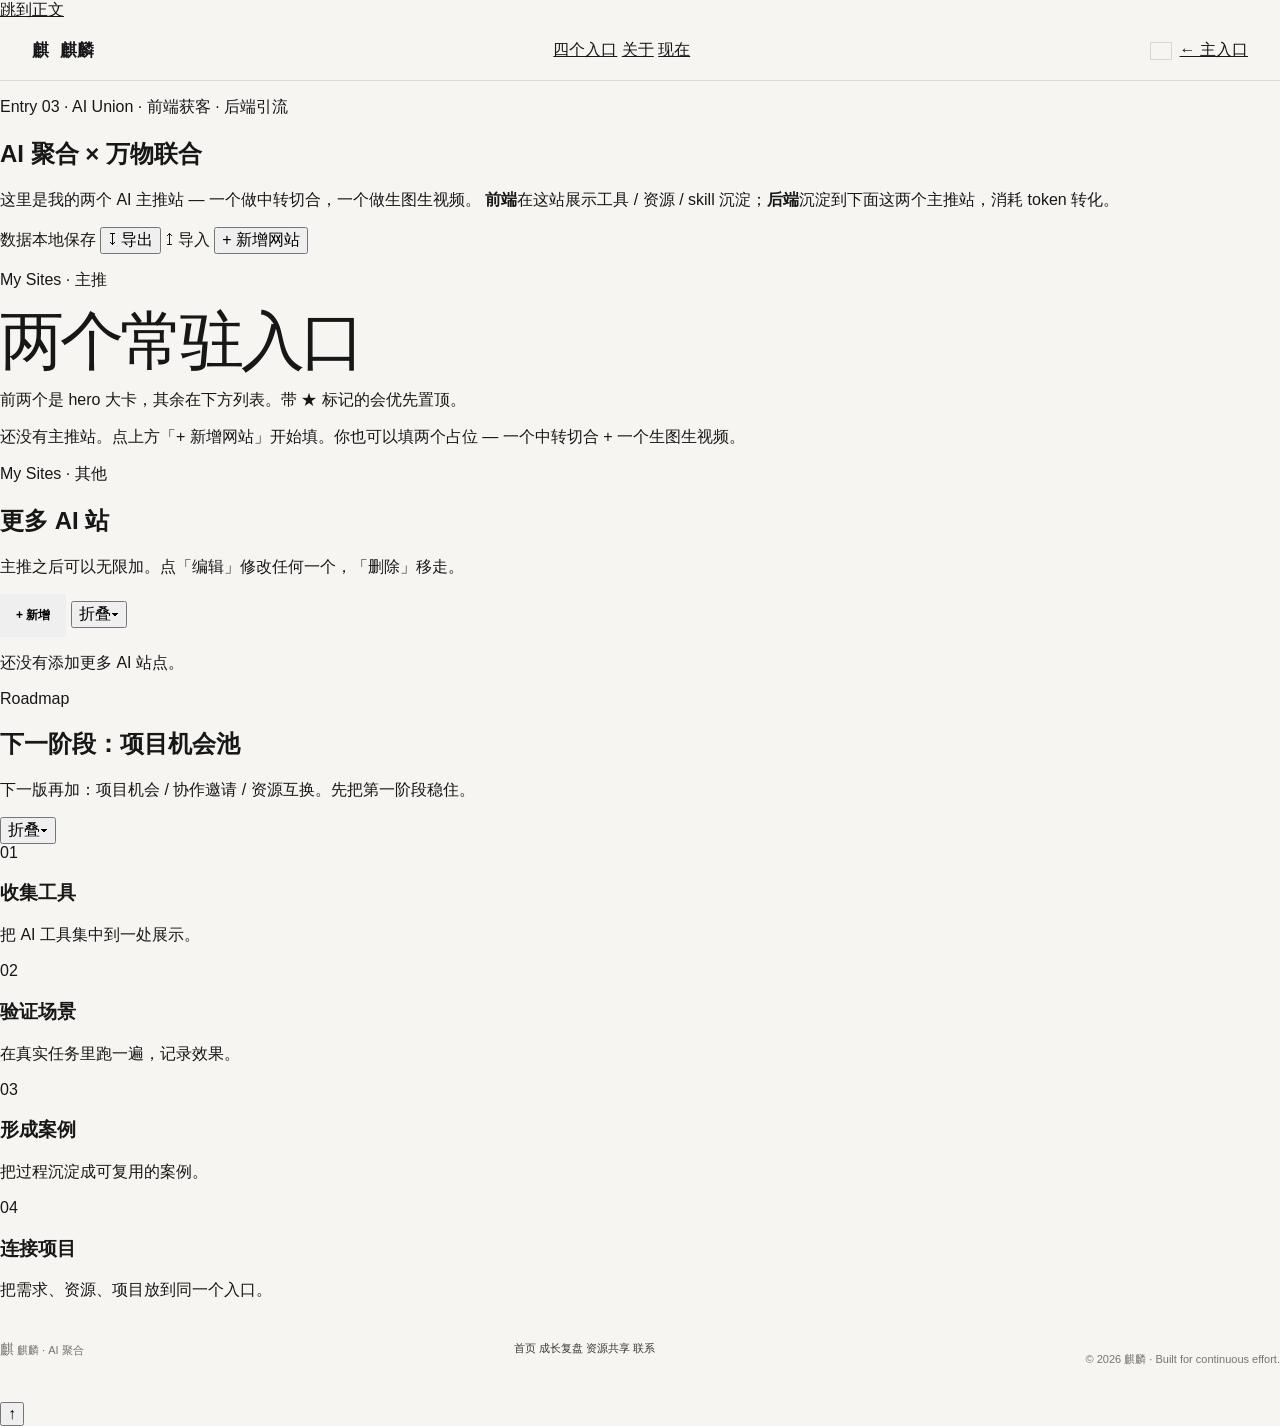
==== commit 76e2ed97: "Update site metadata domain" ====
--- a/ai.html
+++ b/ai.html
@@ -1,4 +1,4 @@
-<!doctype html>
+﻿<!doctype html>
 <html lang="zh-CN">
   <head>
     <meta charset="UTF-8" />
@@ -6,14 +6,14 @@
     <meta name="description" content="麒麟的 AI 聚合 × 万物联合 — 收录你正在跑的 AI 网站 / 项目机会。" />
     <meta name="theme-color" content="#f5f1e8" />
     <title>AI 聚合 × 万物联合 · 麒麟</title>
-    <link rel="canonical" href="https://qilin-portfolio.vercel.app/ai.html" />
+    <link rel="canonical" href="https://lemon-eight-55.vercel.app/ai.html" />
     <link rel="icon" href="./favicon.svg" type="image/svg+xml" />
     <link rel="manifest" href="./site.webmanifest" />
 
     <meta property="og:type" content="website" />
     <meta property="og:title" content="AI 聚合 × 万物联合 · 麒麟" />
     <meta property="og:description" content="AI 工具 / 实践案例 / 项目机会。" />
-    <meta property="og:url" content="https://qilin-portfolio.vercel.app/ai.html" />
+    <meta property="og:url" content="https://lemon-eight-55.vercel.app/ai.html" />
     <meta property="og:image" content="./og-image.svg" />
 
     <link rel="preconnect" href="https://fonts.googleapis.com" crossorigin />
@@ -457,3 +457,4 @@
     </script>
   </body>
 </html>
+
--- a/styles.css
+++ b/styles.css
@@ -1,3099 +1,6 @@
-/* =====================================================================
- * 麒麟 · 个人站 · 全站样式
- *  v0.5 设计语言 — Dala-style 暗色优先 + Light toggle
- *  - Dark 默认（Electric Iris + Saffron Spark on Void）
- *  - Light 模式保留为可选（暖米黄）
- *  - 统一 24px 圆角 / 字符 weight 200 body / 大字号 -0.04em
- *  - Modal / Section 节奏 / Microinteraction
- * ===================================================================== */
-
-/* ---------- Design Tokens · DARK DEFAULT ---------- */
-:root {
-  /* Surfaces — 纯黑虚空，没有 paper/card 概念 */
-  --bg:           #000000;
-  --bg-tinted:    #050505;
-  --paper:        #000000;
-  --paper-elev:   #0a0a0a;
-  --paper-trans:  rgba(10, 10, 10, 0.6);
-
-  /* Ink */
-  --ink:          #ffffff;
-  --ink-2:        #f5f5f5;
-  --muted:        #9a9a9a;
-  --muted-2:      #5a5a5a;
-  --line:         rgba(255, 255, 255, 0.08);
-  --line-strong:  rgba(255, 255, 255, 0.16);
-
-  /* Accents — Dala 色板 */
-  --accent:       #8052ff;            /* Electric Iris — 唯一紫色 */
-  --accent-soft:  rgba(128, 82, 255, 0.16);
-  --accent-2:     #ffb829;            /* Saffron Spark */
-  --accent-2-soft: rgba(255, 184, 41, 0.16);
-  --gold:         #15846e;            /* Deep Verdant */
-  --gold-soft:    rgba(21, 132, 110, 0.18);
-  --danger:       #ff5a4f;
-  --success:      #2c8c6f;
-
-  /* Spacing scale — Dala 6px base */
-  --s-1: 4px;
-  --s-2: 8px;
-  --s-3: 12px;
-  --s-4: 16px;
-  --s-5: 24px;
-  --s-6: 32px;
-  --s-7: 48px;
-  --s-8: 64px;
-  --s-9: 96px;
-  --s-10: 128px;
-
-  /* Radius — Dala 24px 统一 */
-  --r-sm:  12px;
-  --r-md: 18px;
-  --r-lg: 24px;
-  --r-xl: 24px;
-  --r-pill: 999px;
-
-  /* Typography — Inter（代理 PPNeueMontreal） */
-  --ff-display: "PPNeueMontreal", "Inter", ui-sans-serif, system-ui, -apple-system, BlinkMacSystemFont, "Segoe UI", "Microsoft YaHei", sans-serif;
-  --ff-body:    "PPNeueMontreal", "Inter", ui-sans-serif, system-ui, -apple-system, BlinkMacSystemFont, "Segoe UI", "Microsoft YaHei", sans-serif;
-  --ff-mono:    ui-monospace, "SFMono-Regular", "Cascadia Mono", Consolas, monospace;
-
-  /* 字号 — Dala 大字号 + 18px body */
-  --fs-display-1: clamp(56px, 8vw, 113px);
-  --fs-display-2: clamp(40px, 6vw, 78px);
-  --fs-h1:        clamp(36px, 4.5vw, 48px);
-  --fs-h2:        clamp(28px, 3.4vw, 36px);
-  --fs-h3:        clamp(22px, 2.4vw, 27px);
-  --fs-body-lg:   20px;
-  --fs-body:      18px;
-  --fs-body-s:    14px;
-  --fs-caption:   12px;
-  --lh-display:   1.05;
-  --lh-heading:   1.15;
-  --lh-body:      1.5;
-
-  /* Shadow — 暗色下用微光 + 紫色微光 */
-  --shadow-xs: 0 0 0 1px rgba(128, 82, 255, 0.04);
-  --shadow-sm: 0 0 40px rgba(128, 82, 255, 0.06);
-  --shadow-md: 0 0 80px rgba(128, 82, 255, 0.10);
-  --shadow-lg: 0 0 120px rgba(128, 82, 255, 0.16);
-  --shadow-xl: 0 0 180px rgba(128, 82, 255, 0.20);
-
-  /* Easing */
-  --ease-out:       cubic-bezier(0.16, 1, 0.3, 1);
-  --ease-out-spring: cubic-bezier(0.34, 1.56, 0.64, 1);
-  --ease-in-out:    cubic-bezier(0.65, 0, 0.35, 1);
-
-  /* Container — Dala 1280 */
-  --container: min(1280px, calc(100% - 48px));
-  --container-narrow: min(900px, calc(100% - 48px));
-}
-
-/* ---------- Light 模式覆盖（toggle 用） ---------- */
-:root[data-theme="light"] {
-  --bg:           #f5f1e8;
-  --bg-tinted:    #ede6d6;
-  --paper:        #fffdf7;
-  --paper-elev:   #fffaee;
-  --paper-trans:  rgba(255, 253, 247, 0.86);
-
-  --ink:          #1a1612;
-  --ink-2:        #2a2520;
-  --muted:        rgba(26, 22, 18, 0.62);
-  --muted-2:      rgba(26, 22, 18, 0.42);
-  --line:         rgba(26, 22, 18, 0.13);
-  --line-strong:  rgba(26, 22, 18, 0.20);
-
-  --accent:       #254d47;
-  --accent-soft:  rgba(37, 77, 71, 0.12);
-  --accent-2:     #b95e32;
-  --accent-2-soft: rgba(185, 94, 50, 0.16);
-  --gold:         #d8b765;
-  --gold-soft:    rgba(216, 183, 101, 0.18);
-  --danger:       #b03a2e;
-  --success:      #2c8c6f;
-
-  --shadow-xs: 0 2px 6px rgba(0, 0, 0, 0.04);
-  --shadow-sm: 0 6px 16px rgba(44, 35, 24, 0.06);
-  --shadow-md: 0 16px 40px rgba(44, 35, 24, 0.10);
-  --shadow-lg: 0 30px 80px rgba(44, 35, 24, 0.14);
-  --shadow-xl: 0 40px 120px rgba(44, 35, 24, 0.20);
-}
-
-/* ---------- Reset ---------- */
-*, *::before, *::after { box-sizing: border-box; }
-html { scroll-behavior: smooth; }
-body {
-  margin: 0;
-  background: var(--bg);
-  color: var(--ink);
-  font-family: var(--ff-body);
-  font-size: var(--fs-body);
-  font-weight: 300;          /* Dala body 用极轻 weight */
-  line-height: var(--lh-body);
-  -webkit-font-smoothing: antialiased;
-  -moz-osx-font-smoothing: grayscale;
-  text-rendering: optimizeLegibility;
-}
-
-a { color: inherit; text-decoration: none; }
-button { font-family: inherit; }
-img, svg { display: block; max-width: 100%; }
-::selection { background: var(--accent); color: var(--paper); }
-
-/* Focus visible — 强可访问性 */
-:focus { outline: none; }
-:focus-visible {
-  outline: 2px solid var(--accent);
-  outline-offset: 3px;
-  border-radius: 4px;
-}
-
-/* ---------- Typography ---------- */
-h1, h2, h3 {
-  font-family: var(--ff-display);
-  font-weight: 400;                       /* Dala 风：400 而非 800，靠 scale 区分层级 */
-  line-height: var(--lh-display);
-  letter-spacing: -0.04em;               /* 大字号负值 */
-  color: var(--ink);
-}
-h1 { font-size: var(--fs-h1); margin: 0; }
-h2 { font-size: var(--fs-h2); margin: 0; }
-h3 { font-size: var(--fs-h3); margin: 0; line-height: var(--lh-heading); letter-spacing: -0.025em; }
-p  { margin: 0; }
-code, pre { font-family: var(--ff-mono); }
-
-/* Light 模式编辑级字体（衬线 + 重 weight，靠 weight 分层） */
-:root[data-theme="light"] h1,
-:root[data-theme="light"] h2,
-:root[data-theme="light"] h3 {
-  font-weight: 800;
-  letter-spacing: -0.015em;
-  font-family: var(--ff-display);
-}
-:root[data-theme="light"] h3 {
-  letter-spacing: -0.01em;
-}
-:root[data-theme="light"] body { font-weight: 400; }
-
-.eyebrow {
-  margin: 0;
-  color: var(--muted-2);
-  font-family: var(--ff-body);
-  font-size: var(--fs-caption);
-  font-weight: 600;
-  letter-spacing: 0.18em;
-  text-transform: uppercase;
-}
-
-/* ---------- Layout helpers ---------- */
-.container, .site-header, .section, .site-footer {
-  width: var(--container);
-  margin: 0 auto;
-}
-
-.container-narrow { width: var(--container-narrow); margin: 0 auto; }
-
-.section { padding: var(--s-9) 0; }
-.section-tight { padding: var(--s-7) 0; }
-
-/* ---------- Header / Nav ---------- */
-.site-header {
-  position: sticky;
-  top: 0;
-  z-index: 50;
-  display: flex;
-  align-items: center;
-  justify-content: space-between;
-  padding: var(--s-4) 0;
-  background: rgba(0, 0, 0, 0.7);
-  border-bottom: 1px solid var(--line);
-  backdrop-filter: saturate(180%) blur(18px);
-  -webkit-backdrop-filter: saturate(180%) blur(18px);
-  animation: fade-down 600ms var(--ease-out) both;
-}
-:root[data-theme="light"] .site-header { background: rgba(245, 241, 232, 0.82); }
-
-
-.brand {
-  display: inline-flex;
-  align-items: center;
-  gap: 12px;
-  font-family: var(--ff-display);
-  font-weight: 800;
-  font-size: 18px;
-  color: var(--ink);
-  letter-spacing: -0.01em;
-  transition: opacity 200ms var(--ease-out);
-}
-.brand:hover { opacity: 0.78; }
-
-.brand-mark {
-  display: grid;
-  place-items: center;
-  width: 38px; height: 38px;
-  border-radius: 50%;
-  background: var(--ink);
-  color: var(--paper);
-  font-family: var(--ff-display);
-  font-weight: 900;
-  font-size: 18px;
-  letter-spacing: 0;
-  box-shadow: var(--shadow-sm);
-}
-
-.nav {
-  display: inline-flex;
-  align-items: center;
-  gap: 28px;
-}
-
-.nav a {
-  position: relative;
-  padding: 6px 0;
-  color: var(--muted);
-  font-size: var(--fs-body-s);
-  font-weight: 700;
-  letter-spacing: 0;
-  transition: color 200ms var(--ease-out);
-}
-
-.nav a::after {
-  content: "";
-  position: absolute;
-  left: 0; right: 0; bottom: 0;
-  height: 1.5px;
-  background: var(--ink);
-  transform: scaleX(0);
-  transform-origin: left;
-  transition: transform 280ms var(--ease-out);
-}
-.nav a:hover,
-.nav a.is-active { color: var(--ink); }
-.nav a:hover::after,
-.nav a.is-active::after { transform: scaleX(1); }
-
-.header-cta {
-  display: inline-flex;
-  align-items: center;
-  gap: 6px;
-  padding: 8px 16px;
-  border: 1px solid var(--line);
-  border-radius: var(--r-pill);
-  background: var(--paper-trans);
-  color: var(--muted);
-  font-size: var(--fs-body-s);
-  font-weight: 700;
-  transition: all 200ms var(--ease-out);
-}
-.header-cta:hover {
-  transform: translateY(-2px);
-  color: var(--ink);
-  background: var(--paper);
-  border-color: var(--line-strong);
-}
-
-/* Mobile menu button (placeholder for future) */
-.nav-toggle {
-  display: none;
-  align-items: center;
-  justify-content: center;
-  width: 38px; height: 38px;
-  border: 1px solid var(--line);
-  border-radius: var(--r-md);
-  background: var(--paper-trans);
-  cursor: pointer;
-  color: var(--ink);
-  font-size: 18px;
-}
-
-/* ---------- Theme Toggle ---------- */
-.theme-toggle {
-  display: inline-flex;
-  align-items: center;
-  justify-content: center;
-  width: 38px; height: 38px;
-  border: 1px solid var(--line);
-  border-radius: var(--r-md);
-  background: transparent;
-  color: var(--ink);
-  font-family: inherit;
-  cursor: pointer;
-  transition: all 220ms var(--ease-out);
-  position: relative;
-}
-.theme-toggle:hover {
-  border-color: var(--accent);
-  color: var(--accent);
-  transform: translateY(-1px);
-}
-.theme-toggle .icon-sun,
-.theme-toggle .icon-moon {
-  width: 16px;
-  height: 16px;
-  transition: all 320ms var(--ease-out);
-}
-:root[data-theme="light"] .theme-toggle .icon-sun { display: none; }
-:root:not([data-theme="light"]) .theme-toggle .icon-moon { display: none; }
-
-/* ---------- Skip to content ---------- */
-.skip-link {
-  position: absolute;
-  left: 12px;
-  top: -100px;
-  background: var(--ink);
-  color: var(--paper);
-  padding: 8px 16px;
-  border-radius: var(--r-sm);
-  font-weight: 700;
-  font-size: var(--fs-body-s);
-  z-index: 100;
-  transition: top 200ms var(--ease-out);
-}
-.skip-link:focus-visible {
-  top: 12px;
-  outline: 2px solid var(--accent);
-  outline-offset: 2px;
-}
-
-/* ---------- Buttons ---------- */
-.button {
-  display: inline-flex;
-  align-items: center;
-  justify-content: center;
-  gap: 8px;
-  min-height: 48px;
-  padding: 0 22px;
-  border: 0;
-  border-radius: var(--r-pill);
-  font-family: var(--ff-body);
-  font-size: 15px;
-  font-weight: 700;
-  letter-spacing: -0.005em;
-  cursor: pointer;
-  transition:
-    transform 220ms var(--ease-out),
-    box-shadow 220ms var(--ease-out),
-    background 220ms var(--ease-out),
-    color 220ms var(--ease-out),
-    border-color 220ms var(--ease-out);
-  text-decoration: none;
-  -webkit-tap-highlight-color: transparent;
-}
-
-.button-primary {
-  background: var(--accent);
-  color: var(--bg);
-  box-shadow: 0 0 40px var(--accent-soft);
-}
-.button-primary:hover {
-  transform: translateY(-2px);
-  box-shadow: 0 0 80px var(--accent-soft);
-  background: var(--ink);
-}
-:root[data-theme="light"] .button-primary {
-  background: var(--ink);
-  color: var(--paper);
-  box-shadow: var(--shadow-sm);
-}
-:root[data-theme="light"] .button-primary:hover {
-  background: var(--accent);
-  box-shadow: var(--shadow-md);
-}
-:root[data-theme="light"] .button-primary { font-weight: 700; }
-
-.button-secondary {
-  background: transparent;
-  color: var(--ink);
-  border: 1px solid var(--line-strong);
-}
-.button-secondary:hover {
-  transform: translateY(-2px);
-  border-color: var(--ink);
-  background: rgba(255, 255, 255, 0.04);
-}
-:root[data-theme="light"] .button-secondary { background: var(--paper-trans); }
-:root[data-theme="light"] .button-secondary:hover { background: var(--paper); }
-
-.button-ghost {
-  background: transparent;
-  color: var(--muted);
-}
-.button-ghost:hover {
-  background: rgba(255, 255, 255, 0.06);
-  color: var(--ink);
-}
-
-.button-danger {
-  background: transparent;
-  color: var(--danger);
-  border: 1px solid rgba(176, 58, 46, 0.2);
-}
-.button-danger:hover {
-  background: var(--danger);
-  color: var(--paper);
-}
-
-.button-sm { min-height: 36px; padding: 0 14px; font-size: 13px; }
-
-/* ---------- HERO ---------- */
-.hero {
-  position: relative;
-  display: grid;
-  grid-template-columns: 0.85fr 1.35fr;
-  gap: var(--s-7);
-  align-items: center;
-  min-height: calc(100vh - 76px);
-  padding: var(--s-8) 0 var(--s-9);
-  animation: fade-up 800ms var(--ease-out) 80ms both;
-}
-
-.hero::before {
-  content: "";
-  position: absolute;
-  left: 50%;
-  top: 12%;
-  width: 600px;
-  height: 600px;
-  transform: translateX(-50%);
-  background: radial-gradient(closest-side, var(--accent-soft), transparent 70%);
-  filter: blur(40px);
-  pointer-events: none;
-  z-index: 0;
-}
-
-.hero-card,
-.entry-card,
-.detail-panel,
-.contact-card,
-.link-card,
-.row-card,
-.ai-card,
-.roadmap-card {
-  position: relative;
-  border: 1px solid var(--line);
-  background: var(--paper-trans);
-  box-shadow: var(--shadow-sm);
-}
-
-.hero-card {
-  min-height: 460px;
-  padding: var(--s-6);
-  border-radius: var(--r-xl);
-  overflow: hidden;
-}
-
-.hero-card::before {
-  content: "";
-  position: absolute;
-  inset: -50% -50% auto auto;
-  width: 240px; height: 240px;
-  background: radial-gradient(closest-side, var(--accent-2-soft), transparent);
-  border-radius: 50%;
-  pointer-events: none;
-}
-
-.avatar-block {
-  display: flex;
-  flex-direction: column;
-  align-items: center;
-  gap: var(--s-3);
-  padding: var(--s-3) 0;
-  border-bottom: 1px dashed var(--line);
-}
-
-.avatar-placeholder {
-  width: 128px; height: 128px;
-  display: grid;
-  place-items: center;
-  border-radius: var(--r-xl);
-  background: var(--accent);
-  color: var(--bg);
-  font-family: var(--ff-display);
-  font-size: 56px;
-  font-weight: 400;
-  box-shadow: 0 0 80px var(--accent-soft);
-  border: 3px solid var(--bg);
-  transition: transform 400ms var(--ease-out-spring);
-}
-:root[data-theme="light"] .avatar-placeholder {
-  background: var(--ink);
-  color: var(--paper);
-  border-color: var(--paper);
-  font-weight: 900;
-  box-shadow: var(--shadow-md);
-}
-.avatar-placeholder:hover { transform: rotate(-3deg) scale(1.04); }
-
-.avatar-status {
-  display: inline-flex;
-  align-items: center;
-  gap: 6px;
-  padding: 4px 10px;
-  border: 1px solid var(--line);
-  border-radius: var(--r-pill);
-  background: var(--paper);
-  color: var(--muted);
-  font-size: var(--fs-caption);
-  font-weight: 700;
-}
-.avatar-status::before {
-  content: "";
-  width: 7px; height: 7px;
-  border-radius: 50%;
-  background: var(--success);
-  box-shadow: 0 0 0 4px rgba(44, 140, 111, 0.18);
-  animation: pulse 2.4s ease-in-out infinite;
-}
-
-.hero-name {
-  margin-top: var(--s-5);
-  font-family: var(--ff-display);
-  font-size: var(--fs-display-1);
-  font-weight: 400;
-  letter-spacing: -0.04em;
-  line-height: 0.95;
-  color: var(--ink);
-  background: linear-gradient(180deg, var(--ink) 0%, var(--ink) 60%, var(--accent) 120%);
-  -webkit-background-clip: text;
-  -webkit-text-fill-color: transparent;
-  background-clip: text;
-}
-:root[data-theme="light"] .hero-name { font-weight: 900; letter-spacing: -0.025em; }
-
-.role {
-  margin-top: var(--s-3);
-  color: var(--ink-2);
-  font-family: var(--ff-display);
-  font-size: 20px;
-  font-style: italic;
-  font-weight: 500;
-  opacity: 0.85;
-}
-
-.role-sub {
-  margin-top: var(--s-2);
-  color: var(--muted);
-  font-size: var(--fs-body-s);
-}
-
-.status-list {
-  display: flex;
-  flex-wrap: wrap;
-  gap: 8px;
-  margin-top: var(--s-5);
-}
-
-.status-list span {
-  border: 1px solid var(--line);
-  border-radius: var(--r-pill);
-  padding: 6px 12px;
-  background: var(--paper);
-  color: var(--ink-2);
-  font-size: var(--fs-body-s);
-  font-weight: 700;
-  transition: all 200ms var(--ease-out);
-}
-.status-list span:hover {
-  border-color: var(--accent);
-  color: var(--accent);
-  transform: translateY(-1px);
-}
-
-.hero-copy {
-  position: relative;
-  z-index: 1;
-}
-.hero-copy h2 {
-  font-family: var(--ff-display);
-  font-size: var(--fs-display-2);
-  font-weight: 400;
-  letter-spacing: -0.04em;
-  line-height: 1.02;
-  max-width: 16ch;
-}
-:root[data-theme="light"] .hero-copy h2 { font-weight: 900; letter-spacing: -0.025em; }
-.hero-copy h2 em {
-  font-style: normal;
-  color: var(--accent);
-  position: relative;
-  white-space: nowrap;
-}
-.hero-copy h2 em::after {
-  content: "";
-  position: absolute;
-  left: 0; right: 0; bottom: -0.05em;
-  height: 0.18em;
-  background: var(--accent-2-soft);
-  z-index: -1;
-  border-radius: var(--r-pill);
-}
-
-.hero-lede {
-  max-width: 56ch;
-  margin-top: var(--s-5);
-  color: var(--ink-2);
-  font-size: var(--fs-body-lg);
-  line-height: 1.55;
-}
-
-.hero-actions {
-  display: flex;
-  flex-wrap: wrap;
-  gap: 12px;
-  margin-top: var(--s-6);
-}
-
-.version-pill {
-  display: inline-flex;
-  align-items: center;
-  gap: 8px;
-  padding: 7px 16px 7px 12px;
-  border: 1px solid var(--line);
-  border-radius: var(--r-pill);
-  background: var(--paper-trans);
-  color: var(--muted);
-  font-size: var(--fs-body-s);
-  font-weight: 700;
-  width: fit-content;
-  margin-top: var(--s-5);
-  transition: all 220ms var(--ease-out);
-}
-.version-pill:hover {
-  transform: translateY(-2px);
-  border-color: var(--accent-2);
-  color: var(--ink);
-  background: var(--paper);
-}
-.version-dot {
-  width: 8px; height: 8px;
-  border-radius: 50%;
-  background: var(--accent-2);
-  box-shadow: 0 0 0 4px var(--accent-2-soft);
-  animation: pulse 2.4s ease-in-out infinite;
-}
-
-/* ---------- Section Header ---------- */
-.section-heading {
-  display: flex;
-  align-items: flex-end;
-  justify-content: space-between;
-  gap: var(--s-5);
-  margin-bottom: var(--s-6);
-}
-.section-heading h2 {
-  font-family: var(--ff-display);
-  font-size: var(--fs-h2);
-  line-height: 1.1;
-}
-.section-heading-note {
-  margin: 0;
-  max-width: 320px;
-  text-align: right;
-  color: var(--muted);
-  font-size: var(--fs-body-s);
-  line-height: 1.55;
-}
-
-/* ---------- Entry Grid ---------- */
-.entry-grid {
-  display: grid;
-  grid-template-columns: repeat(4, minmax(0, 1fr));
-  gap: var(--s-4);
-}
-
-.entry-card {
-  display: flex;
-  flex-direction: column;
-  min-height: 280px;
-  padding: 26px 24px;
-  border-radius: var(--r-lg);
-  text-decoration: none;
-  color: inherit;
-  transition:
-    transform 280ms var(--ease-out),
-    box-shadow 280ms var(--ease-out),
-    border-color 280ms var(--ease-out);
-  overflow: hidden;
-  position: relative;
-}
-
-.entry-card::before {
-  content: "";
-  position: absolute;
-  top: 0; left: 0; right: 0;
-  height: 5px;
-  background: currentColor;
-  transition: height 280ms var(--ease-out);
-}
-.entry-card:nth-child(1)::before { background: var(--accent); color: var(--accent); }
-.entry-card:nth-child(2)::before { background: var(--gold); color: var(--gold); }
-.entry-card:nth-child(3)::before { background: var(--accent-2); color: var(--accent-2); }
-.entry-card:nth-child(4)::before { background: var(--ink); color: var(--ink); }
-
-.entry-card:hover {
-  transform: translateY(-6px);
-  box-shadow: var(--shadow-md);
-}
-.entry-card:hover::before { height: 8px; }
-
-.entry-card .card-index {
-  font-family: var(--ff-mono);
-  font-size: var(--fs-body-s);
-  font-weight: 800;
-  color: var(--muted-2);
-  letter-spacing: 0.1em;
-}
-
-.entry-card .card-icon {
-  width: 44px; height: 44px;
-  margin-top: var(--s-3);
-  border-radius: var(--r-md);
-  display: grid;
-  place-items: center;
-  border: 1px solid var(--line);
-  background: var(--paper);
-  color: var(--ink);
-  transition: transform 220ms var(--ease-out);
-}
-.entry-card:hover .card-icon { transform: rotate(-6deg) scale(1.06); }
-
-.entry-card h3 {
-  margin: auto 0 var(--s-3) 0;
-  font-family: var(--ff-display);
-  font-size: 24px;
-  font-weight: 800;
-  line-height: 1.18;
-  letter-spacing: -0.012em;
-}
-.entry-card p {
-  margin: 0;
-  color: var(--muted);
-  font-size: var(--fs-body-s);
-  line-height: 1.55;
-}
-
-.entry-card .card-arrow {
-  display: inline-flex;
-  align-items: center;
-  gap: 4px;
-  margin-top: var(--s-4);
-  color: var(--ink);
-  font-size: var(--fs-body-s);
-  font-weight: 700;
-  opacity: 0;
-  transform: translateX(-6px);
-  transition: all 240ms var(--ease-out);
-}
-.entry-card:hover .card-arrow {
-  opacity: 1;
-  transform: translateX(0);
-}
-
-/* ---------- Detail panels ---------- */
-.detail-grid {
-  display: grid;
-  grid-template-columns: repeat(2, minmax(0, 1fr));
-  gap: var(--s-5);
-}
-
-.detail-panel {
-  padding: var(--s-6);
-  border-radius: var(--r-lg);
-  transition: transform 240ms var(--ease-out), box-shadow 240ms var(--ease-out);
-}
-
-.detail-panel.wide { grid-column: 1 / -1; }
-.detail-panel h2 {
-  margin-top: 10px;
-  font-family: var(--ff-display);
-  font-size: var(--fs-h3);
-}
-.detail-panel p:not(.eyebrow) {
-  margin-top: var(--s-3);
-  color: var(--muted);
-  font-size: var(--fs-body-s);
-  line-height: 1.65;
-}
-
-.detail-panel ul {
-  display: grid;
-  grid-template-columns: repeat(2, minmax(0, 1fr));
-  gap: 10px;
-  margin: var(--s-4) 0 0;
-  padding: 0;
-  list-style: none;
-}
-.detail-panel li {
-  border: 1px solid var(--line);
-  border-radius: var(--r-md);
-  background: var(--paper);
-  padding: 12px 14px;
-  font-weight: 700;
-  font-size: var(--fs-body-s);
-  display: flex;
-  align-items: center;
-  gap: 8px;
-  color: var(--ink-2);
-}
-.detail-panel li::before {
-  content: "";
-  width: 6px; height: 6px;
-  border-radius: 50%;
-  background: var(--accent);
-}
-
-.process {
-  display: flex;
-  flex-wrap: wrap;
-  gap: 10px;
-  margin-top: var(--s-4);
-}
-.process span {
-  border: 1px solid var(--line);
-  border-radius: var(--r-pill);
-  padding: 7px 14px;
-  background: var(--paper);
-  color: var(--ink-2);
-  font-size: var(--fs-body-s);
-  font-weight: 700;
-}
-
-/* ---------- About / Bio ---------- */
-.about-grid {
-  display: grid;
-  grid-template-columns: 1fr 1.2fr;
-  gap: var(--s-7);
-  align-items: start;
-}
-.about-text p {
-  margin-top: var(--s-4);
-  color: var(--ink-2);
-  font-size: var(--fs-body-lg);
-  line-height: 1.6;
-}
-.about-text .signature {
-  margin-top: var(--s-5);
-  font-family: var(--ff-display);
-  font-style: italic;
-  font-size: 18px;
-  color: var(--muted);
-}
-
-.stat-grid {
-  display: grid;
-  grid-template-columns: repeat(2, minmax(0, 1fr));
-  gap: var(--s-3);
-}
-.stat-card {
-  padding: var(--s-4) var(--s-5);
-  border: 1px solid var(--line);
-  border-radius: var(--r-lg);
-  background: var(--paper);
-}
-.stat-value {
-  font-family: var(--ff-display);
-  font-size: 36px;
-  font-weight: 400;
-  letter-spacing: -0.04em;
-  line-height: 1;
-  color: var(--ink);
-}
-:root[data-theme="light"] .stat-value { font-weight: 900; letter-spacing: -0.02em; }
-.stat-label {
-  margin-top: 6px;
-  color: var(--muted);
-  font-size: var(--fs-body-s);
-  font-weight: 600;
-}
-
-/* ---------- Now card ---------- */
-.now-card {
-  padding: var(--s-6);
-  border: 1px solid var(--line);
-  border-radius: var(--r-lg);
-  background: var(--paper);
-}
-.now-head {
-  display: flex;
-  align-items: center;
-  gap: var(--s-3);
-}
-.now-badge {
-  display: inline-flex;
-  align-items: center;
-  gap: 6px;
-  padding: 4px 12px;
-  border-radius: var(--r-pill);
-  background: var(--accent);
-  color: var(--paper);
-  font-size: var(--fs-caption);
-  font-weight: 800;
-  letter-spacing: 0.08em;
-  text-transform: uppercase;
-}
-.now-badge::before {
-  content: "";
-  width: 6px; height: 6px;
-  border-radius: 50%;
-  background: var(--paper);
-  box-shadow: 0 0 0 3px rgba(255,255,255,0.25);
-}
-.now-date {
-  color: var(--muted);
-  font-size: var(--fs-body-s);
-  font-weight: 700;
-}
-.now-list {
-  list-style: none;
-  margin: var(--s-5) 0 0;
-  padding: 0;
-  display: grid;
-  gap: 14px;
-}
-.now-list li {
-  display: grid;
-  grid-template-columns: 80px 1fr;
-  gap: var(--s-4);
-  padding-bottom: 14px;
-  border-bottom: 1px dashed var(--line);
-}
-.now-list li:last-child { border-bottom: 0; padding-bottom: 0; }
-.now-list .now-cat {
-  font-family: var(--ff-mono);
-  font-size: var(--fs-caption);
-  font-weight: 800;
-  text-transform: uppercase;
-  color: var(--accent-2);
-  letter-spacing: 0.1em;
-  padding-top: 4px;
-}
-.now-list .now-item {
-  font-size: var(--fs-body);
-  color: var(--ink-2);
-  line-height: 1.55;
-}
-
-/* ---------- Projects ---------- */
-.projects-grid {
-  display: grid;
-  grid-template-columns: repeat(2, minmax(0, 1fr));
-  gap: var(--s-4);
-}
-.project-card {
-  position: relative;
-  display: flex;
-  flex-direction: column;
-  padding: var(--s-6);
-  border: 1px solid var(--line);
-  border-radius: var(--r-lg);
-  background: var(--paper);
-  transition: all 280ms var(--ease-out);
-  text-decoration: none;
-  color: inherit;
-  overflow: hidden;
-}
-.project-card::after {
-  content: "";
-  position: absolute;
-  right: -40px; top: -40px;
-  width: 120px; height: 120px;
-  border-radius: 50%;
-  background: var(--accent-soft);
-  opacity: 0;
-  transition: opacity 280ms var(--ease-out);
-}
-.project-card:hover {
-  transform: translateY(-4px);
-  box-shadow: var(--shadow-md);
-  border-color: var(--line-strong);
-}
-.project-card:hover::after { opacity: 1; }
-
-.project-card .project-num {
-  font-family: var(--ff-mono);
-  font-size: var(--fs-body-s);
-  font-weight: 800;
-  color: var(--muted-2);
-  letter-spacing: 0.1em;
-  margin-bottom: var(--s-3);
-}
-.project-card h3 {
-  font-family: var(--ff-display);
-  font-size: 24px;
-  letter-spacing: -0.012em;
-}
-.project-card p {
-  margin-top: var(--s-3);
-  color: var(--muted);
-  font-size: var(--fs-body-s);
-  line-height: 1.55;
-}
-.project-card .project-tags {
-  display: flex;
-  flex-wrap: wrap;
-  gap: 6px;
-  margin-top: auto;
-  padding-top: var(--s-5);
-}
-.project-card .project-tags span {
-  font-size: var(--fs-caption);
-  font-weight: 700;
-  padding: 4px 10px;
-  border-radius: var(--r-pill);
-  background: var(--bg-tinted);
-  color: var(--ink-2);
-  border: 1px solid var(--line);
-}
-.project-card .project-link {
-  display: inline-flex;
-  align-items: center;
-  gap: 6px;
-  margin-top: var(--s-4);
-  color: var(--accent);
-  font-weight: 700;
-  font-size: var(--fs-body-s);
-}
-
-/* ---------- Stack ---------- */
-.stack-grid {
-  display: grid;
-  grid-template-columns: repeat(auto-fit, minmax(140px, 1fr));
-  gap: var(--s-3);
-}
-.stack-pill {
-  display: flex;
-  flex-direction: column;
-  gap: 4px;
-  padding: 14px 18px;
-  border: 1px solid var(--line);
-  border-radius: var(--r-md);
-  background: var(--paper);
-  text-align: center;
-  transition: all 220ms var(--ease-out);
-}
-.stack-pill:hover {
-  transform: translateY(-2px);
-  border-color: var(--accent);
-  box-shadow: var(--shadow-sm);
-}
-.stack-name {
-  font-family: var(--ff-display);
-  font-size: 16px;
-  font-weight: 800;
-  color: var(--ink);
-}
-.stack-type {
-  font-size: var(--fs-caption);
-  color: var(--muted);
-  font-weight: 600;
-}
-
-/* ---------- Contact section ---------- */
-.contact-section {
-  display: grid;
-  grid-template-columns: 1fr 0.85fr;
-  gap: var(--s-5);
-  align-items: stretch;
-  padding-bottom: var(--s-9);
-}
-
-.contact-intro p:not(.eyebrow) {
-  margin-top: var(--s-3);
-  color: var(--muted);
-  font-size: var(--fs-body-lg);
-  line-height: 1.55;
-}
-.contact-hint {
-  margin-top: var(--s-3);
-  color: var(--muted);
-  font-size: var(--fs-body-s);
-  font-style: italic;
-}
-
-.contact-card {
-  display: flex;
-  flex-direction: column;
-  justify-content: space-between;
-  min-height: 280px;
-  padding: var(--s-6);
-  border-radius: var(--r-xl);
-  position: relative;
-  overflow: hidden;
-}
-
-.contact-card::before {
-  content: "";
-  position: absolute;
-  inset: -50% -50% auto auto;
-  width: 240px; height: 240px;
-  background: radial-gradient(closest-side, var(--accent-soft), transparent);
-  border-radius: 50%;
-}
-
-.contact-text p {
-  margin: 0;
-  color: var(--muted-2);
-  font-size: var(--fs-body-s);
-  font-weight: 800;
-  letter-spacing: 0.12em;
-  text-transform: uppercase;
-}
-.contact-text h3 {
-  margin-top: var(--s-2);
-  font-family: var(--ff-display);
-  font-size: 26px;
-  letter-spacing: -0.01em;
-}
-
-.contact-actions {
-  display: flex;
-  flex-wrap: wrap;
-  gap: 10px;
-  margin-top: auto;
-}
-
-.wechat-btn {
-  display: inline-flex;
-  align-items: center;
-  gap: 8px;
-  border: 0;
-  cursor: pointer;
-  font-family: inherit;
-  font-size: 15px;
-  font-weight: 700;
-  position: relative;
-  transition: all 220ms var(--ease-out);
-}
-.wechat-btn .label-copied { display: none; }
-.wechat-btn.is-copied {
-  background: var(--accent);
-  box-shadow: var(--shadow-md);
-}
-.wechat-btn.is-copied .label-default { display: none; }
-.wechat-btn.is-copied .label-copied { display: inline; }
-
-.contact-qr {
-  position: absolute;
-  right: var(--s-5);
-  bottom: var(--s-5);
-  display: flex;
-  flex-direction: column;
-  align-items: center;
-  gap: 4px;
-  padding: 10px;
-  border: 1px solid var(--line);
-  border-radius: var(--r-md);
-  background: var(--paper);
-  box-shadow: var(--shadow-sm);
-  transition: transform 220ms var(--ease-out);
-}
-.contact-qr:hover { transform: scale(1.06) rotate(-2deg); }
-.qr-caption {
-  font-size: var(--fs-caption);
-  letter-spacing: 0.08em;
-  text-transform: uppercase;
-  font-weight: 800;
-  color: var(--muted);
-}
-
-/* ---------- Changelog ---------- */
-.changelog-section { padding-top: var(--s-5); }
-.changelog-list {
-  list-style: none;
-  margin: var(--s-5) 0 0;
-  padding: 0;
-  position: relative;
-}
-.changelog-list::before {
-  content: "";
-  position: absolute;
-  left: 11px; top: 18px; bottom: 18px;
-  width: 1px;
-  background: var(--line);
-}
-.changelog-list li {
-  position: relative;
-  padding: var(--s-4) 0 var(--s-5) 44px;
-  border-bottom: 1px dashed var(--line);
-}
-.changelog-list li:last-child { border-bottom: 0; padding-bottom: 0; }
-.changelog-list li::before {
-  content: "";
-  position: absolute;
-  left: 4px; top: 26px;
-  width: 14px; height: 14px;
-  border-radius: 50%;
-  background: var(--paper);
-  border: 3px solid var(--accent);
-  transition: all 240ms var(--ease-out);
-}
-.changelog-list li:hover::before {
-  transform: scale(1.18);
-  box-shadow: 0 0 0 4px var(--accent-soft);
-}
-.changelog-meta {
-  display: flex;
-  align-items: center;
-  gap: 12px;
-  color: var(--muted);
-  font-size: var(--fs-body-s);
-  font-weight: 700;
-}
-.changelog-meta time { font-variant-numeric: tabular-nums; }
-.version-tag {
-  background: var(--ink);
-  color: var(--paper);
-  padding: 4px 10px;
-  border-radius: var(--r-pill);
-  font-size: var(--fs-caption);
-  font-weight: 800;
-  font-family: var(--ff-mono);
-  letter-spacing: 0.04em;
-}
-.changelog-tag {
-  border: 1px solid var(--line);
-  border-radius: var(--r-pill);
-  padding: 3px 9px;
-  font-size: var(--fs-caption);
-  background: var(--paper);
-  color: var(--muted);
-  font-weight: 700;
-}
-.changelog-body h3 {
-  margin: var(--s-2) 0 var(--s-2);
-  font-family: var(--ff-display);
-  font-size: 24px;
-}
-.changelog-body ul {
-  margin: 0;
-  padding-left: 22px;
-  color: var(--muted);
-  font-size: var(--fs-body-s);
-}
-.changelog-body li + li { margin-top: 4px; }
-
-/* ---------- Toast ---------- */
-.toast {
-  position: fixed;
-  left: 50%;
-  bottom: 36px;
-  transform: translate(-50%, 20px);
-  background: var(--ink);
-  color: var(--paper);
-  padding: 13px 22px;
-  border-radius: var(--r-pill);
-  font-weight: 700;
-  font-size: var(--fs-body-s);
-  letter-spacing: 0.01em;
-  opacity: 0;
-  pointer-events: none;
-  transition:
-    opacity 240ms var(--ease-out),
-    transform 320ms var(--ease-out);
-  z-index: 200;
-  box-shadow: var(--shadow-lg);
-}
-.toast.is-visible {
-  opacity: 1;
-  transform: translate(-50%, 0);
-}
-
-/* ---------- Back to Top ---------- */
-.back-top {
-  position: fixed;
-  right: 24px;
-  bottom: 24px;
-  width: 44px; height: 44px;
-  display: grid;
-  place-items: center;
-  border-radius: 50%;
-  border: 1px solid var(--line);
-  background: var(--paper);
-  color: var(--ink);
-  font-size: 18px;
-  font-weight: 800;
-  cursor: pointer;
-  box-shadow: var(--shadow-sm);
-  opacity: 0;
-  transform: translateY(20px);
-  pointer-events: none;
-  transition: all 320ms var(--ease-out);
-  z-index: 80;
-}
-.back-top.is-visible {
-  opacity: 1;
-  transform: translateY(0);
-  pointer-events: auto;
-}
-.back-top:hover {
-  transform: translateY(-4px);
-  background: var(--ink);
-  color: var(--paper);
-  border-color: var(--ink);
-}
-
-/* ---------- Footer ---------- */
-.site-footer {
-  display: flex;
-  align-items: center;
-  justify-content: space-between;
-  flex-wrap: wrap;
-  gap: var(--s-4);
-  padding: var(--s-6) 0 var(--s-7);
-  border-top: 1px solid var(--line);
-  color: var(--muted);
-  font-size: var(--fs-body-s);
-}
-
-.site-footer .footer-mark {
-  display: flex;
-  align-items: center;
-  gap: var(--s-3);
-  font-family: var(--ff-display);
-  font-weight: 700;
-  color: var(--ink);
-}
-
-.site-footer .footer-links {
-  display: flex;
-  align-items: center;
-  gap: var(--s-5);
-}
-.site-footer .footer-links a:hover { color: var(--ink); }
-
-.site-footer p { margin: 0; }
-
-/* ---------- Subpage (通用) ---------- */
-.subpage { padding-top: 8px; }
-
-.subpage-hero {
-  padding: var(--s-8) 0 var(--s-6);
-  animation: fade-up 700ms var(--ease-out) both;
-}
-.subpage-hero h1 {
-  margin: var(--s-2) 0 0;
-  font-family: var(--ff-display);
-  font-size: var(--fs-display-2);
-  letter-spacing: -0.025em;
-  line-height: 1.05;
-}
-.subpage-lede {
-  margin: var(--s-5) 0 0;
-  max-width: 64ch;
-  color: var(--ink-2);
-  font-size: var(--fs-body-lg);
-  line-height: 1.6;
-}
-
-.subpage-meta {
-  display: flex;
-  flex-wrap: wrap;
-  align-items: center;
-  gap: 10px;
-  margin-top: var(--s-5);
-}
-
-.meta-pill {
-  display: inline-flex;
-  align-items: center;
-  gap: 8px;
-  padding: 7px 14px;
-  border: 1px solid var(--line);
-  border-radius: var(--r-pill);
-  background: var(--paper-trans);
-  color: var(--muted);
-  font-size: var(--fs-caption);
-  font-weight: 700;
-}
-.dot { width: 8px; height: 8px; border-radius: 50%; background: var(--accent); }
-.dot-gold    { background: var(--gold); }
-.dot-accent  { background: var(--accent); }
-.dot-accent2 { background: var(--accent-2); }
-
-.meta-btn {
-  display: inline-flex;
-  align-items: center;
-  gap: 6px;
-  padding: 7px 14px;
-  border: 1px solid var(--line);
-  border-radius: var(--r-pill);
-  background: var(--paper-trans);
-  color: var(--muted);
-  font-size: var(--fs-caption);
-  font-weight: 700;
-  cursor: pointer;
-  transition: all 200ms var(--ease-out);
-}
-.meta-btn:hover {
-  transform: translateY(-2px);
-  color: var(--ink);
-  border-color: var(--line-strong);
-}
-.meta-btn-input { position: relative; }
-.meta-btn-input input {
-  position: absolute;
-  inset: 0;
-  opacity: 0;
-  cursor: pointer;
-}
-
-/* ---------- Module Section ---------- */
-.module-section {
-  padding: var(--s-7) 0;
-  border-top: 1px dashed var(--line);
-}
-.module-section:first-of-type { border-top: 0; }
-
-.module-header {
-  display: flex;
-  align-items: flex-end;
-  justify-content: space-between;
-  gap: var(--s-5);
-  margin-bottom: var(--s-6);
-  flex-wrap: wrap;
-}
-.module-header h2 {
-  margin: var(--s-2) 0 0;
-  font-family: var(--ff-display);
-  font-size: clamp(28px, 3.4vw, 38px);
-}
-.module-lede {
-  margin: var(--s-3) 0 0;
-  max-width: 64ch;
-  color: var(--muted);
-  font-size: var(--fs-body-s);
-  line-height: 1.6;
-}
-.module-toolbar {
-  display: flex;
-  flex-wrap: wrap;
-  gap: 10px;
-  align-items: center;
-}
-
-.select {
-  border: 1px solid var(--line);
-  border-radius: var(--r-pill);
-  background: var(--paper);
-  color: var(--ink);
-  font-family: inherit;
-  font-size: var(--fs-body-s);
-  font-weight: 700;
-  padding: 9px 16px;
-  cursor: pointer;
-}
-.select:focus-visible { outline-color: var(--accent); }
-
-.empty-hint {
-  margin: var(--s-5) 0 0;
-  text-align: center;
-  color: var(--muted);
-  font-size: var(--fs-body);
-  border: 1.5px dashed var(--line);
-  border-radius: var(--r-lg);
-  padding: var(--s-7) var(--s-5);
-  background: rgba(255, 253, 247, 0.5);
-}
-.empty-hint::before {
-  content: "▢";
-  display: block;
-  font-size: 32px;
-  color: var(--muted-2);
-  margin-bottom: var(--s-3);
-}
-
-/* ---------- Diary / Note Cards ---------- */
-.card-list {
-  display: grid;
-  gap: var(--s-3);
-}
-
-.diary-card {
-  position: relative;
-  border: 1px solid var(--line);
-  border-radius: var(--r-lg);
-  background: var(--paper);
-  padding: var(--s-5) var(--s-5);
-  box-shadow: var(--shadow-xs);
-  transition: all 240ms var(--ease-out);
-  overflow: hidden;
-}
-.diary-card::before {
-  content: "";
-  position: absolute;
-  left: 0; top: var(--s-4); bottom: var(--s-4);
-  width: 4px;
-  border-radius: 0 4px 4px 0;
-  background: var(--accent);
-}
-.diary-card:hover {
-  transform: translateY(-2px);
-  box-shadow: var(--shadow-md);
-}
-
-.diary-head {
-  display: flex;
-  align-items: center;
-  gap: 10px;
-  flex-wrap: wrap;
-}
-.diary-date {
-  font-variant-numeric: tabular-nums;
-  font-weight: 800;
-  font-size: var(--fs-body-s);
-  color: var(--ink);
-  background: rgba(0, 0, 0, 0.05);
-  padding: 4px 12px;
-  border-radius: var(--r-pill);
-}
-.diary-tag {
-  font-size: var(--fs-caption);
-  font-weight: 800;
-  letter-spacing: 0.08em;
-  text-transform: uppercase;
-  color: var(--muted);
-  border: 1px solid var(--line);
-  border-radius: var(--r-pill);
-  padding: 3px 9px;
-  background: var(--paper);
-}
-.diary-actions {
-  display: inline-flex;
-  gap: 6px;
-  margin-left: auto;
-}
-.diary-actions button {
-  border: 1px solid var(--line);
-  border-radius: var(--r-pill);
-  background: transparent;
-  color: var(--muted);
-  font-size: var(--fs-caption);
-  font-weight: 700;
-  padding: 5px 12px;
-  cursor: pointer;
-  transition: all 160ms var(--ease-out);
-}
-.diary-actions button:hover {
-  color: var(--ink);
-  background: rgba(0, 0, 0, 0.04);
-}
-.diary-actions [data-act="del"]:hover {
-  color: var(--danger);
-  border-color: rgba(176, 58, 46, 0.3);
-}
-
-.diary-title {
-  margin: var(--s-3) 0 0;
-  font-family: var(--ff-display);
-  font-size: 22px;
-  font-weight: 800;
-  line-height: 1.25;
-}
-.diary-body {
-  margin: var(--s-2) 0 0;
-  padding: var(--s-3) var(--s-4);
-  white-space: pre-wrap;
-  word-break: break-word;
-  font-family: inherit;
-  font-size: var(--fs-body-s);
-  line-height: 1.65;
-  color: var(--muted);
-  background: rgba(0, 0, 0, 0.025);
-  border-radius: var(--r-md);
-  border-left: 2px solid var(--line);
-}
-
-/* ---------- Timeline ---------- */
-.timeline {
-  list-style: none;
-  margin: 0;
-  padding: 0 0 0 26px;
-  position: relative;
-}
-.timeline::before {
-  content: "";
-  position: absolute;
-  left: 10px; top: 6px; bottom: 6px;
-  width: 1px;
-  background: var(--line);
-}
-.timeline-item {
-  position: relative;
-  margin: 0 0 var(--s-3);
-  animation: slide-in 600ms var(--ease-out) both;
-}
-.timeline-dot {
-  position: absolute;
-  left: -22px; top: 22px;
-  width: 12px; height: 12px;
-  border-radius: 50%;
-  background: var(--paper);
-  border: 3px solid var(--accent-2);
-  transition: all 220ms var(--ease-out);
-}
-.timeline-item:hover .timeline-dot {
-  transform: scale(1.2);
-  box-shadow: 0 0 0 5px var(--accent-2-soft);
-}
-.timeline-card {
-  border: 1px solid var(--line);
-  border-radius: var(--r-md);
-  background: var(--paper);
-  padding: var(--s-4) var(--s-5);
-  box-shadow: var(--shadow-xs);
-}
-.timeline-head {
-  display: flex;
-  align-items: center;
-  gap: 10px;
-  margin-bottom: var(--s-3);
-}
-.timeline-head time {
-  font-variant-numeric: tabular-nums;
-  font-weight: 800;
-  font-size: var(--fs-body-s);
-  color: var(--ink);
-}
-.timeline-actions { display: inline-flex; gap: 6px; margin-left: auto; }
-.timeline-actions button {
-  border: 1px solid var(--line);
-  border-radius: var(--r-pill);
-  background: transparent;
-  color: var(--muted);
-  font-size: var(--fs-caption);
-  font-weight: 700;
-  padding: 4px 10px;
-  cursor: pointer;
-}
-.timeline-grid {
-  display: grid;
-  grid-template-columns: repeat(3, minmax(0, 1fr));
-  gap: 10px;
-}
-.timeline-grid > div {
-  border: 1px solid var(--line);
-  border-radius: var(--r-sm);
-  background: rgba(255, 255, 255, 0.5);
-  padding: 10px 12px;
-}
-.timeline-grid .lbl {
-  display: block;
-  font-size: var(--fs-caption);
-  font-weight: 800;
-  letter-spacing: 0.08em;
-  text-transform: uppercase;
-  color: var(--muted-2);
-  margin-bottom: 6px;
-}
-.timeline-grid p {
-  margin: 0;
-  color: var(--ink-2);
-  font-size: var(--fs-body-s);
-  white-space: pre-wrap;
-  word-break: break-word;
-}
-
-/* ---------- Outline (嵌套大纲) ---------- */
-.outline { list-style: none; margin: 0; padding: 0; }
-.outline-child {
-  margin: var(--s-2) 0 0 var(--s-5);
-  padding-left: var(--s-5);
-  border-left: 1px dashed var(--line);
-}
-.outline-item {
-  position: relative;
-  margin: 0 0 var(--s-3);
-  padding: var(--s-3) var(--s-4);
-  border: 1px solid var(--line);
-  border-radius: var(--r-md);
-  background: var(--paper);
-  transition: all 220ms var(--ease-out);
-}
-.outline-item:hover {
-  transform: translateX(3px);
-  background: var(--paper-elev);
-}
-.outline-l1 { border-left: 4px solid var(--ink); }
-.outline-l2 { border-left: 4px solid var(--accent-2); }
-.outline-l3 { border-left: 4px solid var(--gold); }
-
-.outline-row {
-  display: flex;
-  align-items: center;
-  gap: 10px;
-  flex-wrap: wrap;
-}
-.outline-toggle {
-  width: 24px; height: 24px;
-  border: 0;
-  background: rgba(0, 0, 0, 0.04);
-  border-radius: var(--r-sm);
-  cursor: pointer;
-  color: var(--ink);
-  font-size: 13px;
-  display: inline-flex;
-  align-items: center;
-  justify-content: center;
-}
-.outline-marker {
-  font-family: var(--ff-mono);
-  font-size: var(--fs-caption);
-  font-weight: 800;
-  border-radius: var(--r-sm);
-  padding: 3px 8px;
-  background: var(--ink);
-  color: var(--paper);
-  letter-spacing: 0.08em;
-}
-.outline-l1 .outline-marker { background: var(--ink); }
-.outline-l2 .outline-marker { background: var(--accent-2); }
-.outline-l3 .outline-marker { background: var(--gold); color: var(--ink); }
-
-.outline-title {
-  font-size: 17px;
-  font-weight: 800;
-  color: var(--ink);
-}
-.outline-actions {
-  display: inline-flex;
-  gap: 6px;
-  margin-left: auto;
-  flex-wrap: wrap;
-}
-.outline-actions button {
-  border: 1px solid var(--line);
-  border-radius: var(--r-pill);
-  background: transparent;
-  color: var(--muted);
-  font-size: var(--fs-caption);
-  font-weight: 700;
-  padding: 4px 10px;
-  cursor: pointer;
-}
-.outline-actions [data-act="del"]:hover { color: var(--danger); }
-.outline-body {
-  margin: 10px 0 0;
-  padding: 10px 14px;
-  border-left: 2px solid var(--line);
-  white-space: pre-wrap;
-  word-break: break-word;
-  color: var(--muted);
-  font-size: var(--fs-body-s);
-}
-
-/* ---------- Link / Tool Cards ---------- */
-.card-grid {
-  display: grid;
-  grid-template-columns: repeat(auto-fill, minmax(260px, 1fr));
-  gap: var(--s-4);
-}
-
-.link-card {
-  display: flex;
-  flex-direction: column;
-  gap: var(--s-3);
-  padding: var(--s-5);
-  border-radius: var(--r-lg);
-  background: var(--paper);
-  box-shadow: var(--shadow-xs);
-  transition: all 280ms var(--ease-out);
-}
-.link-card:hover {
-  transform: translateY(-3px);
-  box-shadow: var(--shadow-md);
-}
-.link-head {
-  display: flex;
-  align-items: center;
-  justify-content: space-between;
-  gap: 10px;
-}
-.tool-badge {
-  font-size: var(--fs-caption);
-  font-weight: 800;
-  letter-spacing: 0.1em;
-  text-transform: uppercase;
-  background: var(--ink);
-  color: var(--paper);
-  padding: 4px 10px;
-  border-radius: var(--r-pill);
-}
-.link-actions { display: inline-flex; gap: 6px; }
-.link-actions button {
-  border: 1px solid var(--line);
-  border-radius: var(--r-pill);
-  background: transparent;
-  color: var(--muted);
-  font-size: var(--fs-caption);
-  font-weight: 700;
-  padding: 4px 10px;
-  cursor: pointer;
-}
-.link-actions [data-act="del"]:hover { color: var(--danger); }
-.link-title {
-  margin: 0;
-  font-family: var(--ff-display);
-  font-size: 20px;
-  font-weight: 800;
-  line-height: 1.25;
-}
-.link-url {
-  font-size: var(--fs-body-s);
-  color: var(--accent);
-  text-decoration: underline;
-  text-underline-offset: 3px;
-  word-break: break-all;
-}
-.link-url:hover { color: var(--accent-2); }
-.link-note {
-  margin: 0;
-  font-size: var(--fs-body-s);
-  color: var(--muted);
-  line-height: 1.55;
-  white-space: pre-wrap;
-}
-
-/* ---------- Row Card ---------- */
-.row-card {
-  border: 1px solid var(--line);
-  border-radius: var(--r-md);
-  background: var(--paper);
-  padding: var(--s-4) var(--s-5);
-  box-shadow: var(--shadow-xs);
-  transition: all 220ms var(--ease-out);
-}
-.row-card + .row-card { margin-top: var(--s-3); }
-.row-card:hover { transform: translateY(-2px); box-shadow: var(--shadow-sm); }
-
-.row-head {
-  display: flex;
-  align-items: center;
-  gap: 10px;
-  flex-wrap: wrap;
-}
-.row-status {
-  font-size: var(--fs-caption);
-  font-weight: 800;
-  letter-spacing: 0.08em;
-  text-transform: uppercase;
-  padding: 4px 10px;
-  border-radius: var(--r-pill);
-  border: 1px solid var(--line);
-  background: var(--paper);
-  color: var(--muted);
-}
-.status-todo     { background: var(--ink);         color: var(--paper); border-color: var(--ink); }
-.status-reading  { background: var(--gold);        color: var(--ink);   border-color: var(--gold); }
-.status-done     { background: var(--accent);      color: var(--paper); border-color: var(--accent); }
-.status-backlog  { background: transparent;        color: var(--muted); }
-.status-template { background: var(--accent-2);    color: var(--paper); border-color: var(--accent-2); }
-
-.row-title {
-  margin: 0;
-  font-family: var(--ff-display);
-  font-size: 19px;
-  font-weight: 800;
-  line-height: 1.3;
-}
-.row-actions {
-  display: inline-flex;
-  gap: 6px;
-  margin-left: auto;
-  flex-wrap: wrap;
-}
-.row-actions button {
-  border: 1px solid var(--line);
-  border-radius: var(--r-pill);
-  background: transparent;
-  color: var(--muted);
-  font-size: var(--fs-caption);
-  font-weight: 700;
-  padding: 4px 10px;
-  cursor: pointer;
-}
-.row-actions [data-act="del"]:hover { color: var(--danger); }
-
-.row-meta {
-  margin-top: 8px;
-  display: flex;
-  gap: 12px;
-  flex-wrap: wrap;
-  font-size: var(--fs-body-s);
-  color: var(--muted);
-}
-.row-meta a {
-  color: var(--accent);
-  text-decoration: underline;
-  text-underline-offset: 3px;
-}
-
-.row-use {
-  margin: 8px 0 0;
-  color: var(--muted);
-  font-size: var(--fs-body-s);
-}
-.row-body {
-  margin: 10px 0 0;
-  padding: 12px 14px;
-  white-space: pre-wrap;
-  word-break: break-word;
-  font-family: inherit;
-  font-size: var(--fs-body-s);
-  line-height: 1.55;
-  color: var(--muted);
-  background: rgba(0, 0, 0, 0.03);
-  border-radius: var(--r-sm);
-}
-
-/* ---------- AI Website Cards ---------- */
-.ai-grid {
-  display: grid;
-  grid-template-columns: repeat(2, minmax(0, 1fr));
-  gap: var(--s-4);
-}
-
-.ai-card {
-  position: relative;
-  display: flex;
-  flex-direction: column;
-  gap: var(--s-3);
-  padding: var(--s-6);
-  border: 1px solid var(--line);
-  border-radius: var(--r-xl);
-  background: var(--paper);
-  box-shadow: var(--shadow-sm);
-  transition: all 280ms var(--ease-out);
-  overflow: hidden;
-}
-.ai-card::after {
-  content: "";
-  position: absolute;
-  right: -60px; top: -60px;
-  width: 200px; height: 200px;
-  background: radial-gradient(closest-side, var(--accent-soft), transparent);
-  opacity: 0;
-  transition: opacity 280ms var(--ease-out);
-  pointer-events: none;
-}
-.ai-card:hover {
-  transform: translateY(-4px);
-  box-shadow: var(--shadow-md);
-  border-color: var(--line-strong);
-}
-.ai-card:hover::after { opacity: 1; }
-
-.ai-tag {
-  display: inline-flex;
-  align-self: flex-start;
-  font-size: var(--fs-caption);
-  font-weight: 800;
-  letter-spacing: 0.1em;
-  text-transform: uppercase;
-  color: var(--paper);
-  background: var(--accent-2);
-  padding: 4px 10px;
-  border-radius: var(--r-pill);
-}
-.ai-title {
-  margin: 0;
-  font-family: var(--ff-display);
-  font-size: 28px;
-  font-weight: 900;
-  line-height: 1.15;
-  letter-spacing: -0.012em;
-}
-.ai-desc {
-  margin: 0;
-  font-size: var(--fs-body-s);
-  color: var(--muted);
-  line-height: 1.55;
-}
-.ai-actions {
-  display: flex;
-  flex-wrap: wrap;
-  gap: 8px;
-  margin-top: var(--s-3);
-}
-.ai-actions button {
-  border: 1px solid var(--line);
-  border-radius: var(--r-pill);
-  background: transparent;
-  color: var(--muted);
-  font-size: var(--fs-body-s);
-  font-weight: 700;
-  padding: 7px 14px;
-  cursor: pointer;
-  transition: all 180ms var(--ease-out);
-}
-.ai-actions button:hover { border-color: var(--ink); color: var(--ink); }
-.ai-actions [data-act="del"]:hover { color: var(--danger); border-color: var(--danger); }
-
-/* ---------- Roadmap ---------- */
-.roadmap-grid {
-  display: grid;
-  grid-template-columns: repeat(4, minmax(0, 1fr));
-  gap: var(--s-3);
-}
-.roadmap-card {
-  position: relative;
-  border: 1px solid var(--line);
-  border-radius: var(--r-lg);
-  background: var(--paper);
-  padding: var(--s-5);
-  transition: all 240ms var(--ease-out);
-}
-.roadmap-card:hover {
-  transform: translateY(-3px);
-  border-color: var(--accent);
-  box-shadow: var(--shadow-md);
-}
-.roadmap-no {
-  display: inline-flex;
-  align-items: center;
-  justify-content: center;
-  width: 36px; height: 36px;
-  border-radius: 50%;
-  border: 2px solid var(--ink);
-  color: var(--ink);
-  font-family: var(--ff-display);
-  font-weight: 900;
-  font-size: 14px;
-}
-.roadmap-card h3 {
-  margin: var(--s-3) 0 4px;
-  font-family: var(--ff-display);
-  font-size: 19px;
-}
-.roadmap-card p {
-  margin: 0;
-  color: var(--muted);
-  font-size: var(--fs-body-s);
-}
-
-/* ---------- Modal ---------- */
-.modal-overlay {
-  position: fixed;
-  inset: 0;
-  background: rgba(26, 22, 18, 0.55);
-  backdrop-filter: blur(8px);
-  -webkit-backdrop-filter: blur(8px);
-  display: grid;
-  place-items: center;
-  padding: var(--s-5);
-  opacity: 0;
-  pointer-events: none;
-  z-index: 300;
-  transition: opacity 260ms var(--ease-out);
-}
-.modal-overlay.is-open {
-  opacity: 1;
-  pointer-events: auto;
-}
-.modal {
-  width: min(560px, 100%);
-  max-height: min(80vh, 720px);
-  display: flex;
-  flex-direction: column;
-  background: var(--paper);
-  border: 1px solid var(--line);
-  border-radius: var(--r-xl);
-  box-shadow: var(--shadow-xl);
-  transform: translateY(20px) scale(0.96);
-  transition: transform 320ms var(--ease-out);
-}
-.modal-overlay.is-open .modal { transform: translateY(0) scale(1); }
-
-.modal-header {
-  display: flex;
-  align-items: center;
-  justify-content: space-between;
-  padding: var(--s-5) var(--s-6);
-  border-bottom: 1px solid var(--line);
-}
-.modal-header h3 {
-  font-family: var(--ff-display);
-  font-size: 22px;
-  letter-spacing: -0.012em;
-}
-.modal-close {
-  width: 32px; height: 32px;
-  display: grid;
-  place-items: center;
-  border: 0;
-  background: transparent;
-  color: var(--muted);
-  font-size: 22px;
-  cursor: pointer;
-  border-radius: var(--r-sm);
-  transition: all 180ms var(--ease-out);
-}
-.modal-close:hover { background: rgba(0,0,0,0.05); color: var(--ink); }
-
-.modal-body {
-  flex: 1;
-  overflow-y: auto;
-  padding: var(--s-5) var(--s-6);
-  display: flex;
-  flex-direction: column;
-  gap: var(--s-4);
-}
-
-.field { display: flex; flex-direction: column; gap: 6px; }
-.field-label {
-  font-size: var(--fs-body-s);
-  font-weight: 700;
-  color: var(--ink-2);
-}
-.field-hint {
-  font-size: var(--fs-caption);
-  color: var(--muted);
-}
-
-.input, .textarea, .select-modal {
-  width: 100%;
-  border: 1px solid var(--line);
-  border-radius: var(--r-md);
-  background: var(--bg);
-  color: var(--ink);
-  font-family: inherit;
-  font-size: var(--fs-body-s);
-  padding: 10px 14px;
-  transition: all 180ms var(--ease-out);
-}
-.input:focus, .textarea:focus, .select-modal:focus {
-  outline: 0;
-  border-color: var(--accent);
-  background: var(--paper);
-  box-shadow: 0 0 0 3px var(--accent-soft);
-}
-.textarea {
-  font-family: inherit;
-  resize: vertical;
-  min-height: 120px;
-  line-height: 1.6;
-}
-.select-modal {
-  padding-right: 36px;
-  background-image: url("data:image/svg+xml,%3Csvg xmlns='http://www.w3.org/2000/svg' viewBox='0 0 24 24' fill='none' stroke='%231a1612' stroke-width='2'%3E%3Cpolyline points='6 9 12 15 18 9'/%3E%3C/svg%3E");
-  background-repeat: no-repeat;
-  background-position: right 12px center;
-  background-size: 14px;
-  appearance: none;
-  -webkit-appearance: none;
-}
-
-.field-row {
-  display: grid;
-  grid-template-columns: 1fr 1fr;
-  gap: var(--s-3);
-}
-
-.modal-footer {
-  display: flex;
-  align-items: center;
-  justify-content: flex-end;
-  gap: var(--s-3);
-  padding: var(--s-4) var(--s-6);
-  border-top: 1px solid var(--line);
-}
-
-/* ---------- 404 ---------- */
-.page-404 {
-  display: grid;
-  place-items: center;
-  min-height: 100vh;
-  padding: var(--s-7) var(--s-4);
-}
-.error-wrap {
-  position: relative;
-  width: min(720px, 100%);
-  text-align: center;
-}
-.error-card {
-  position: relative;
-  padding: var(--s-9) var(--s-7);
-  border: 1px solid var(--line);
-  border-radius: var(--r-xl);
-  background: var(--paper);
-  box-shadow: var(--shadow-lg);
-  z-index: 2;
-}
-.error-card h1 {
-  font-family: var(--ff-display);
-  font-size: clamp(40px, 6vw, 72px);
-  line-height: 1;
-  letter-spacing: -0.025em;
-}
-.error-msg {
-  margin: var(--s-4) auto 0;
-  max-width: 48ch;
-  color: var(--muted);
-  font-size: var(--fs-body);
-  line-height: 1.6;
-}
-.error-links {
-  display: flex;
-  flex-wrap: wrap;
-  gap: 10px;
-  justify-content: center;
-  margin-top: var(--s-6);
-}
-.error-orb {
-  position: absolute;
-  inset: 0;
-  display: grid;
-  place-items: center;
-  z-index: 1;
-  pointer-events: none;
-  opacity: 0.7;
-}
-
-/* ---------- Animations ---------- */
-@keyframes pulse {
-  0%, 100% { box-shadow: 0 0 0 4px var(--accent-2-soft); }
-  50%      { box-shadow: 0 0 0 9px transparent; }
-}
-@keyframes fade-up {
-  from { opacity: 0; transform: translateY(14px); }
-  to   { opacity: 1; transform: translateY(0); }
-}
-@keyframes fade-down {
-  from { opacity: 0; transform: translateY(-10px); }
-  to   { opacity: 1; transform: translateY(0); }
-}
-@keyframes slide-in {
-  from { opacity: 0; transform: translateX(-12px); }
-  to   { opacity: 1; transform: translateX(0); }
-}
-@keyframes scale-in {
-  from { opacity: 0; transform: scale(0.95); }
-  to   { opacity: 1; transform: scale(1); }
-}
-
-/* Stagger reveal via IntersectionObserver */
-.reveal {
-  opacity: 0;
-  transform: translateY(16px);
-  transition: opacity 700ms var(--ease-out), transform 700ms var(--ease-out);
-}
-.reveal.is-visible {
-  opacity: 1;
-  transform: translateY(0);
-}
-
-/* Stagger children */
-.reveal-stagger > * {
-  opacity: 0;
-  transform: translateY(12px);
-  transition: opacity 600ms var(--ease-out), transform 600ms var(--ease-out);
-}
-.reveal-stagger.is-visible > * {
-  opacity: 1;
-  transform: translateY(0);
-}
-.reveal-stagger.is-visible > *:nth-child(1) { transition-delay: 0ms; }
-.reveal-stagger.is-visible > *:nth-child(2) { transition-delay: 60ms; }
-.reveal-stagger.is-visible > *:nth-child(3) { transition-delay: 120ms; }
-.reveal-stagger.is-visible > *:nth-child(4) { transition-delay: 180ms; }
-.reveal-stagger.is-visible > *:nth-child(5) { transition-delay: 240ms; }
-.reveal-stagger.is-visible > *:nth-child(6) { transition-delay: 300ms; }
-
-/* ---------- Responsive ---------- */
-@media (max-width: 980px) {
-  .nav { display: none; }
-  .nav-toggle { display: inline-flex; }
-
-  .hero,
-  .contact-section,
-  .detail-grid,
-  .about-grid,
-  .ai-grid,
-  .projects-grid {
-    grid-template-columns: 1fr;
-  }
-  .hero { min-height: auto; padding-top: var(--s-7); }
-  .entry-grid { grid-template-columns: repeat(2, minmax(0, 1fr)); }
-  .detail-panel.wide { grid-column: auto; }
-  .roadmap-grid { grid-template-columns: repeat(2, minmax(0, 1fr)); }
-  .section-heading {
-    flex-direction: column;
-    align-items: flex-start;
-  }
-  .section-heading-note { text-align: left; max-width: none; }
-  .module-header {
-    flex-direction: column;
-    align-items: flex-start;
-  }
-  .timeline-grid { grid-template-columns: 1fr; }
-}
-
-@media (max-width: 620px) {
-  .container, .site-header, .section, .site-footer {
-    width: min(100% - 32px, 1120px);
-  }
-
-  .section { padding: var(--s-7) 0; }
-
-  .hero-card { min-height: 380px; padding: var(--s-5); }
-  .hero-copy h2 { font-size: 40px; }
-  .hero-lede { font-size: var(--fs-body); }
-  .hero-actions { flex-direction: column; align-items: stretch; }
-  .button { width: 100%; }
-
-  .entry-grid,
-  .detail-panel ul,
-  .stat-grid {
-    grid-template-columns: 1fr;
-  }
-  .entry-card { min-height: 220px; }
-
-  .site-footer {
-    flex-direction: column;
-    align-items: flex-start;
-    gap: var(--s-3);
-  }
-
-  .contact-card { min-height: auto; }
-  .contact-qr {
-    position: static;
-    align-self: flex-end;
-    margin-top: var(--s-3);
-  }
-  .wechat-btn,
-  .contact-actions .button,
-  .ai-actions .button { width: 100%; }
-
-  .outline-child { margin-left: var(--s-4); }
-  .ai-card,
-  .error-card { padding: var(--s-5); }
-  .roadmap-grid,
-  .field-row { grid-template-columns: 1fr; }
-
-  .back-top { right: 16px; bottom: 16px; }
-}
-
-/* =====================================================
- * Skills Library (v0.4) — 自媒体工具库
- *  参考「zimeiti-skills.netlify.app」的清单语义，
- *  但视觉完全用站点自有 token 重做，4 档风险用 Lv 徽章。
- * ===================================================== */
-
-.skills-toolbar {
-  display: flex;
-  flex-wrap: wrap;
-  align-items: center;
-  gap: var(--s-3);
-  margin: var(--s-3) 0 var(--s-5);
-}
-
-.skills-toolbar .search-wrap {
-  flex: 1 1 280px;
-  position: relative;
-}
-.skills-toolbar .search-wrap svg {
-  position: absolute;
-  left: 14px;
-  top: 50%;
-  transform: translateY(-50%);
-  color: var(--muted);
-  pointer-events: none;
-}
-.skills-toolbar .search-input {
-  width: 100%;
-  height: 44px;
-  border: 1px solid var(--line);
-  border-radius: var(--r-pill);
-  background: var(--paper);
-  color: var(--ink);
-  font-family: inherit;
-  font-size: var(--fs-body-s);
-  font-weight: 600;
-  padding: 0 16px 0 42px;
-  transition: all 180ms var(--ease-out);
-}
-.skills-toolbar .search-input:focus {
-  outline: 0;
-  border-color: var(--accent);
-  background: var(--paper-elev);
-  box-shadow: 0 0 0 3px var(--accent-soft);
-}
-
-.skills-filter {
-  display: flex;
-  flex-wrap: wrap;
-  gap: var(--s-2);
-  align-items: center;
-  padding: var(--s-4);
-  border: 1px solid var(--line);
-  border-radius: var(--r-lg);
-  background: var(--paper-trans);
-  margin-bottom: var(--s-5);
-}
-
-.filter-group {
-  display: flex;
-  flex-wrap: wrap;
-  gap: 6px;
-  align-items: center;
-}
-.filter-group-label {
-  font-size: var(--fs-caption);
-  font-weight: 800;
-  color: var(--muted);
-  letter-spacing: 0.08em;
-  text-transform: uppercase;
-  margin-right: 6px;
-}
-.filter-chip {
-  display: inline-flex;
-  align-items: center;
-  gap: 6px;
-  padding: 6px 12px;
-  border: 1px solid var(--line);
-  border-radius: var(--r-pill);
-  background: var(--paper);
-  color: var(--ink-2);
-  font-size: var(--fs-body-s);
-  font-weight: 700;
-  cursor: pointer;
-  transition: all 180ms var(--ease-out);
-  user-select: none;
-}
-.filter-chip:hover {
-  border-color: var(--ink);
-  color: var(--ink);
-  transform: translateY(-1px);
-}
-.filter-chip.is-active {
-  background: var(--ink);
-  color: var(--paper);
-  border-color: var(--ink);
-}
-.filter-chip .filter-dot {
-  width: 8px;
-  height: 8px;
-  border-radius: 50%;
-  display: inline-block;
-}
-
-.skills-result-meta {
-  display: flex;
-  align-items: center;
-  justify-content: space-between;
-  flex-wrap: wrap;
-  gap: var(--s-3);
-  padding: 0 4px;
-  margin-bottom: var(--s-3);
-  color: var(--muted);
-  font-size: var(--fs-body-s);
-}
-.skills-result-meta strong {
-  font-family: var(--ff-display);
-  color: var(--ink);
-  font-size: 18px;
-  margin-right: 4px;
-}
-.skills-sort {
-  border: 1px solid var(--line);
-  border-radius: var(--r-pill);
-  background: var(--paper);
-  color: var(--ink);
-  font-family: inherit;
-  font-size: var(--fs-body-s);
-  font-weight: 700;
-  padding: 7px 14px;
-  cursor: pointer;
-}
-
-.skills-grid {
-  display: grid;
-  grid-template-columns: repeat(2, minmax(0, 1fr));
-  gap: var(--s-4);
-}
-
-.skill-card {
-  position: relative;
-  display: flex;
-  flex-direction: column;
-  gap: var(--s-3);
-  padding: var(--s-5) var(--s-5) var(--s-4);
-  border: 1px solid var(--line);
-  border-radius: var(--r-lg);
-  background: var(--paper);
-  box-shadow: var(--shadow-xs);
-  transition: all 280ms var(--ease-out);
-  overflow: hidden;
-}
-.skill-card::before {
-  content: "";
-  position: absolute;
-  left: 0; top: var(--s-4); bottom: var(--s-4);
-  width: 4px;
-  border-radius: 0 4px 4px 0;
-  background: var(--risk-color, var(--accent));
-  transition: width 240ms var(--ease-out);
-}
-.skill-card:hover {
-  transform: translateY(-3px);
-  box-shadow: var(--shadow-md);
-}
-.skill-card:hover::before { width: 6px; }
-
-.skill-head {
-  display: flex;
-  align-items: flex-start;
-  justify-content: space-between;
-  gap: var(--s-3);
-}
-.skill-meta {
-  display: flex;
-  flex-wrap: wrap;
-  align-items: center;
-  gap: 6px;
-}
-.skill-num {
-  font-family: var(--ff-mono);
-  font-size: var(--fs-caption);
-  font-weight: 800;
-  color: var(--muted-2);
-  letter-spacing: 0.1em;
-  background: rgba(0, 0, 0, 0.05);
-  padding: 3px 8px;
-  border-radius: var(--r-sm);
-}
-
-.risk-pill {
-  display: inline-flex;
-  align-items: center;
-  gap: 5px;
-  padding: 3px 9px;
-  border-radius: var(--r-pill);
-  font-size: var(--fs-caption);
-  font-weight: 800;
-  letter-spacing: 0.06em;
-  text-transform: uppercase;
-  font-family: var(--ff-mono);
-  background: var(--risk-bg, var(--accent-soft));
-  color: var(--risk-color, var(--accent));
-  border: 1px solid currentColor;
-}
-.risk-pill::before {
-  content: "●";
-  font-size: 8px;
-  color: currentColor;
-}
-
-.form-pill {
-  display: inline-flex;
-  align-items: center;
-  padding: 3px 9px;
-  border-radius: var(--r-sm);
-  font-size: var(--fs-caption);
-  font-weight: 800;
-  letter-spacing: 0.06em;
-  text-transform: uppercase;
-  background: var(--bg-tinted);
-  color: var(--ink-2);
-  border: 1px solid var(--line);
-}
-
-.cat-pill {
-  display: inline-flex;
-  align-items: center;
-  padding: 3px 9px;
-  border-radius: var(--r-pill);
-  font-size: var(--fs-caption);
-  font-weight: 700;
-  background: transparent;
-  color: var(--muted);
-  border: 1px dashed var(--line);
-}
-
-.skill-actions {
-  display: inline-flex;
-  gap: 4px;
-}
-.skill-actions button {
-  border: 1px solid var(--line);
-  border-radius: var(--r-pill);
-  background: transparent;
-  color: var(--muted);
-  font-family: inherit;
-  font-size: var(--fs-caption);
-  font-weight: 700;
-  padding: 4px 10px;
-  cursor: pointer;
-  transition: all 160ms var(--ease-out);
-}
-.skill-actions button:hover { color: var(--ink); }
-.skill-actions [data-act="del"]:hover {
-  color: var(--danger);
-  border-color: rgba(176, 58, 46, 0.3);
-}
-
-.skill-card h3 {
-  margin: 0;
-  font-family: var(--ff-display);
-  font-size: 22px;
-  font-weight: 800;
-  letter-spacing: -0.01em;
-  word-break: break-word;
-}
-.skill-card h3 a {
-  color: inherit;
-  border-bottom: 1px dashed var(--line-strong);
-  transition: border-color 180ms var(--ease-out);
-}
-.skill-card h3 a:hover {
-  border-bottom-color: var(--accent);
-  color: var(--accent);
-}
-
-.skill-by {
-  margin-top: -2px;
-  color: var(--muted-2);
-  font-size: var(--fs-caption);
-  font-weight: 600;
-  font-family: var(--ff-mono);
-  letter-spacing: 0.04em;
-}
-
-.skill-desc {
-  margin: 0;
-  color: var(--muted);
-  font-size: var(--fs-body-s);
-  line-height: 1.55;
-}
-
-.skill-note {
-  margin: 0;
-  padding: 10px 14px;
-  border-left: 2px solid var(--accent);
-  background: var(--accent-soft);
-  color: var(--ink-2);
-  font-size: var(--fs-body-s);
-  font-style: italic;
-  border-radius: 0 var(--r-sm) var(--r-sm) 0;
-  line-height: 1.6;
-  white-space: pre-wrap;
-}
-.skill-note::before {
-  content: "私货笔记 · ";
-  font-style: normal;
-  font-weight: 800;
-  color: var(--accent);
-  font-size: var(--fs-caption);
-  letter-spacing: 0.08em;
-}
-
-.skill-stats {
-  display: flex;
-  align-items: center;
-  gap: var(--s-3);
-  padding-top: var(--s-2);
-  border-top: 1px dashed var(--line);
-  color: var(--muted);
-  font-size: var(--fs-caption);
-  font-weight: 700;
-}
-.skill-stats .stat-stars {
-  font-family: var(--ff-mono);
-  color: var(--ink);
-}
-.skill-stats .stat-date {
-  font-family: var(--ff-mono);
-  font-variant-numeric: tabular-nums;
-}
-
-/* 4 档风险的颜色变量 — 用 inline 变量注入 */
-.risk-L1 { --risk-color: #2c8c6f; --risk-bg: rgba(44, 140, 111, 0.10); }
-.risk-L2 { --risk-color: #c08a18; --risk-bg: rgba(192, 138, 24, 0.12); }
-.risk-L3 { --risk-color: #b95e32; --risk-bg: rgba(185, 94, 50, 0.12); }
-.risk-L4 { --risk-color: #555152; --risk-bg: rgba(85, 81, 82, 0.10); }
-
-.skills-legend {
-  display: flex;
-  flex-wrap: wrap;
-  gap: var(--s-3) var(--s-5);
-  align-items: center;
-  padding: var(--s-3) var(--s-4);
-  margin-top: var(--s-5);
-  border: 1px dashed var(--line);
-  border-radius: var(--r-md);
-  background: rgba(255, 253, 247, 0.5);
-  font-size: var(--fs-caption);
-  color: var(--muted);
-}
-.skills-legend strong {
-  color: var(--ink-2);
-}
-
-/* 主页预览区里的 skill 紧凑版本 */
-.skills-preview-grid {
-  display: grid;
-  grid-template-columns: repeat(3, minmax(0, 1fr));
-  gap: var(--s-3);
-  margin-top: var(--s-3);
-}
-
-.skills-preview-card {
-  position: relative;
-  padding: var(--s-4);
-  border: 1px solid var(--line);
-  border-radius: var(--r-md);
-  background: var(--paper);
-  transition: all 240ms var(--ease-out);
-}
-.skills-preview-card:hover {
-  transform: translateY(-2px);
-  border-color: var(--line-strong);
-  box-shadow: var(--shadow-sm);
-}
-.skills-preview-card .meta {
-  display: flex;
-  justify-content: space-between;
-  align-items: center;
-  margin-bottom: var(--s-2);
-}
-.skills-preview-card h4 {
-  margin: var(--s-2) 0 4px;
-  font-family: var(--ff-display);
-  font-size: 16px;
-  line-height: 1.25;
-}
-.skills-preview-card p {
-  margin: 0;
-  color: var(--muted);
-  font-size: var(--fs-body-s);
-  line-height: 1.5;
-}
-
-@media (max-width: 900px) {
-  .skills-grid { grid-template-columns: 1fr; }
-  .skills-preview-grid { grid-template-columns: 1fr; }
-  .skills-filter { padding: var(--s-3); }
-}
-@media (max-width: 620px) {
-  .skills-toolbar .search-input { height: 40px; }
-  .filter-group-label { width: 100%; }
-}
-
-/* =====================================================
- * v0.6 — 锁屏 / 折叠 / AI 聚合 hero
- * ===================================================== */
-
-/* ---------- Lock Screen（成长复盘密码保护） ---------- */
-.lock-screen {
-  position: fixed;
-  inset: 0;
-  z-index: 1000;
-  display: grid;
-  place-items: center;
-  padding: var(--s-5);
-  background: var(--bg);
-  background-image:
-    radial-gradient(closest-side, rgba(128, 82, 255, 0.10), transparent 60%),
-    radial-gradient(closest-side, rgba(255, 184, 41, 0.06), transparent 60%);
-  background-position: 20% 30%, 80% 70%;
-}
-
-.lock-card {
-  width: min(440px, 100%);
-  padding: var(--s-7) var(--s-6);
-  border: 1px solid var(--line);
-  border-radius: var(--r-xl);
-  background: var(--paper-trans);
-  backdrop-filter: blur(20px);
-  -webkit-backdrop-filter: blur(20px);
-  box-shadow: 0 30px 80px rgba(128, 82, 255, 0.12);
-  text-align: center;
-}
-
-.lock-mark {
-  width: 56px; height: 56px;
-  margin: 0 auto var(--s-5);
-  display: grid;
-  place-items: center;
-  border-radius: 50%;
-  background: var(--accent);
-  color: var(--bg);
-  font-family: var(--ff-display);
-  font-size: 22px;
-}
-
-.lock-card h1 {
-  font-size: clamp(28px, 4vw, 40px);
-  letter-spacing: -0.04em;
-}
-.lock-card .lock-sub {
-  margin-top: var(--s-3);
-  color: var(--muted);
-  font-size: var(--fs-body);
-  font-weight: 300;
-}
-
-.lock-input {
-  margin-top: var(--s-6);
-  display: flex;
-  flex-direction: column;
-  gap: var(--s-3);
-}
-.lock-input input {
-  width: 100%;
-  height: 48px;
-  border: 1px solid var(--line);
-  border-radius: var(--r-md);
-  background: var(--paper);
-  color: var(--ink);
-  font-family: inherit;
-  font-size: var(--fs-body);
-  font-weight: 400;
-  padding: 0 16px;
-  text-align: center;
-  letter-spacing: 0.4em;
-  transition: all 180ms var(--ease-out);
-}
-.lock-input input:focus {
-  outline: 0;
-  border-color: var(--accent);
-  box-shadow: 0 0 0 3px var(--accent-soft);
-}
-.lock-input .field-hint { font-size: var(--fs-caption); color: var(--muted-2); }
-.lock-input .field-error { font-size: var(--fs-body-s); color: var(--danger); margin-top: 4px; }
-
-.lock-error {
-  margin-top: var(--s-4);
-  color: var(--danger);
-  font-size: var(--fs-body-s);
-  font-weight: 700;
-  min-height: 22px;
-}
-
-.lock-actions {
-  margin-top: var(--s-5);
-  display: flex;
-  flex-direction: column;
-  gap: 10px;
-}
-
-.lock-reset {
-  margin-top: var(--s-5);
-  border: 0;
-  background: transparent;
-  color: var(--muted-2);
-  font-size: var(--fs-caption);
-  font-family: inherit;
-  cursor: pointer;
-  text-decoration: underline;
-  text-underline-offset: 4px;
-}
-.lock-reset:hover { color: var(--accent-2); }
-
-.lock-back {
-  margin-top: var(--s-3);
-  font-size: var(--fs-caption);
-  color: var(--muted);
-}
-
-body.is-locked { overflow: hidden; }
-
-/* ---------- Module Fold ---------- */
-.module-section { position: relative; }
-
-.module-fold {
-  display: inline-flex;
-  align-items: center;
-  gap: 4px;
-  border: 1px solid var(--line);
-  background: transparent;
-  color: var(--muted);
-  font-family: inherit;
-  font-size: var(--fs-caption);
-  font-weight: 800;
-  letter-spacing: 0.08em;
-  text-transform: uppercase;
-  padding: 9px 14px;
-  border-radius: var(--r-pill);
-  cursor: pointer;
-  transition: all 180ms var(--ease-out);
-  white-space: nowrap;
-}
-.module-fold:hover {
-  border-color: var(--accent);
-  color: var(--accent);
-}
-.module-fold .chev {
-  display: inline-block;
-  transition: transform 280ms var(--ease-out);
-  font-size: 14px;
-}
-
-.module-section.is-collapsed .module-fold .chev { transform: rotate(-90deg); }
-.module-section.is-collapsed .module-header > div > :not(h2) { display: none; }
-.module-section.is-collapsed .module-header > div > h2::after {
-  content: " · 已折叠";
-  color: var(--muted);
-  font-weight: 400;
-  font-size: var(--fs-body-s);
-  letter-spacing: 0;
-}
-.module-section.is-collapsed .module-toolbar > :not(.module-fold) { display: none; }
-.module-section.is-collapsed .card-list,
-.module-section.is-collapsed .timeline,
-.module-section.is-collapsed .outline,
-.module-section.is-collapsed .empty-hint { display: none; }
-.module-section.is-collapsed .module-header { margin-bottom: 0; }
-.module-section.is-collapsed .module-fold { border-color: var(--muted-2); }
-
-:root[data-theme="light"] .module-fold:hover { border-color: var(--accent); color: var(--accent); }
-
-/* ---------- AI 聚合主推 hero ---------- */
-.ai-hero {
-  margin-top: var(--s-5);
-  display: grid;
-  grid-template-columns: repeat(2, minmax(0, 1fr));
-  gap: var(--s-5);
-}
-.ai-hero-card {
-  position: relative;
-  display: flex;
-  flex-direction: column;
-  gap: var(--s-3);
-  padding: var(--s-7);
-  border: 1px solid var(--line);
-  border-radius: var(--r-xl);
-  background:
-    radial-gradient(closest-side at 70% 0%, var(--accent-soft), transparent 60%),
-    var(--paper-trans);
-  box-shadow: 0 0 80px var(--accent-soft);
-  transition: all 320ms var(--ease-out);
-  overflow: hidden;
-}
-.ai-hero-card::after {
-  content: "";
-  position: absolute;
-  right: -50px; top: -50px;
-  width: 220px; height: 220px;
-  border-radius: 50%;
-  background: var(--accent);
-  opacity: 0.04;
-  pointer-events: none;
-}
-.ai-hero-card:hover {
-  transform: translateY(-4px);
-  border-color: var(--accent);
-}
-.ai-hero-tag {
-  display: inline-flex;
-  align-self: flex-start;
-  align-items: center;
-  gap: 6px;
-  padding: 6px 12px;
-  border-radius: var(--r-pill);
-  background: var(--accent);
-  color: var(--bg);
-  font-size: var(--fs-caption);
-  font-weight: 800;
-  letter-spacing: 0.12em;
-  text-transform: uppercase;
-}
-.ai-hero-tag.gold { background: var(--accent-2); }
-.ai-hero-tag.green { background: var(--gold); color: var(--bg); }
-.ai-hero h3 {
-  font-family: var(--ff-display);
-  font-size: clamp(28px, 3.6vw, 44px);
-  letter-spacing: -0.04em;
-  line-height: 1.05;
-}
-.ai-hero p {
-  margin: 0;
-  color: var(--muted);
-  font-size: var(--fs-body);
-  line-height: 1.55;
-}
-.ai-hero-cta {
-  margin-top: var(--s-4);
-  display: flex;
-  flex-wrap: wrap;
-  gap: 12px;
-  align-items: center;
-}
-.ai-hero-cta .button { min-height: 52px; font-size: 15px; }
-
-.ai-hero-note {
-  margin-top: var(--s-4);
-  padding: 10px 14px;
-  border-left: 2px solid var(--accent);
-  background: var(--accent-soft);
-  font-size: var(--fs-body-s);
-  font-style: italic;
-  color: var(--ink-2);
-  border-radius: 0 var(--r-sm) var(--r-sm) 0;
-}
-
-/* 主页 hero 加 AI 平台入口 */
-.hero-ai-entry {
-  margin-top: var(--s-5);
-  padding: var(--s-5);
-  border: 1px solid var(--line);
-  border-radius: var(--r-xl);
-  background:
-    radial-gradient(closest-side at 90% 10%, var(--accent-soft), transparent 50%),
-    var(--paper-trans);
-  display: flex;
-  align-items: center;
-  gap: var(--s-5);
-  flex-wrap: wrap;
-}
-.hero-ai-entry-text { flex: 1 1 280px; }
-.hero-ai-entry-tag {
-  display: inline-flex;
-  padding: 4px 12px;
-  border-radius: var(--r-pill);
-  background: var(--accent);
-  color: var(--bg);
-  font-size: var(--fs-caption);
-  font-weight: 800;
-  letter-spacing: 0.1em;
-  text-transform: uppercase;
-  margin-bottom: var(--s-2);
-}
-.hero-ai-entry h3 {
-  font-family: var(--ff-display);
-  font-size: clamp(22px, 2.4vw, 30px);
-  letter-spacing: -0.025em;
-  margin: 0;
-}
-.hero-ai-entry p {
-  margin: var(--s-2) 0 0;
-  color: var(--muted);
-  font-size: var(--fs-body-s);
-  line-height: 1.55;
-}
-.hero-ai-entry-actions {
-  display: flex;
-  gap: 10px;
-  flex-wrap: wrap;
-}
-
-@media (max-width: 900px) {
-  .ai-hero { grid-template-columns: 1fr; }
-  .hero-ai-entry { flex-direction: column; align-items: flex-start; }
-}
-@media (max-width: 620px) {
-  .lock-card { padding: var(--s-6) var(--s-5); }
-  .ai-hero-card { padding: var(--s-6); }
-}
-
-@media (prefers-reduced-motion: reduce) {
-  *,
-  *::before,
-  *::after {
-    animation-duration: 0.01ms !important;
-    animation-iteration-count: 1 !important;
-    transition-duration: 0.01ms !important;
-    scroll-behavior: auto !important;
-  }
-  .reveal, .reveal-stagger > * { opacity: 1; transform: none; }
-}
+﻿:root{--paper:#f6f5f1;--ink:#171717;--muted:#686761;--line:#d8d6cf;--accent:#c97945;--soft:#eeeae1;--green:#dfe8df}*{box-sizing:border-box}html{scroll-behavior:smooth}body{margin:0;background:var(--paper);color:var(--ink);font-family:Arial,"Microsoft YaHei",sans-serif}a{color:inherit}button,input{font:inherit}.section-shell{width:min(1180px,calc(100% - 64px));margin:0 auto}.site-header{position:sticky;top:0;z-index:20;display:flex;align-items:center;justify-content:space-between;gap:22px;padding:18px 32px;border-bottom:1px solid rgba(23,23,23,.12);background:rgba(246,245,241,.92);backdrop-filter:blur(14px)}.brand{display:flex;align-items:center;gap:11px;text-decoration:none;white-space:nowrap;font-size:17px;font-weight:700}.brand img{width:36px;height:36px;border-radius:50%;background:#e5efe5}.brand span{display:flex;align-items:baseline;gap:10px}.brand small{color:#817f77;font-size:8px;font-weight:700;letter-spacing:.15em}.main-nav{display:flex;justify-content:center;gap:22px;font-size:12px}.main-nav a,.text-link,.site-footer a{color:#393834;text-decoration:none}.main-nav a:hover,.text-link:hover,.site-footer a:hover{color:var(--accent)}.nav-cta{padding:9px 12px;background:var(--ink);color:#fff;text-decoration:none;font-size:11px}.nav-cta span,.text-link span{margin-left:8px}.hero{display:grid;grid-template-columns:1.1fr .9fr;gap:90px;align-items:center;min-height:650px;padding:82px 0 92px}.kicker{margin:0;color:#7c7a72;font-size:10px;font-weight:800;letter-spacing:.15em}.hero h1,.section-heading h2{margin:18px 0 0;font-family:Georgia,"Microsoft YaHei",serif;font-size:clamp(48px,7vw,88px);font-weight:500;letter-spacing:-.06em;line-height:1.02}.hero h1 em,.section-heading h2 em{color:var(--accent);font-style:normal}.hero-lede{max-width:530px;margin:28px 0 0;color:var(--muted);font-size:16px;line-height:1.8}.hero-actions{display:flex;align-items:center;gap:24px;margin-top:32px}.button{display:inline-flex;align-items:center;gap:26px;border:0;padding:13px 16px;text-decoration:none;font-size:12px;font-weight:700;cursor:pointer}.button-dark{background:var(--ink);color:#fff}.button-dark:hover{background:var(--accent)}.hero-profile{justify-self:end;width:min(100%,360px);padding:31px;border:1px solid var(--line);background:#efeee8}.portrait-frame{display:grid;place-items:center;width:100%;height:210px;background:linear-gradient(135deg,#dfe9df,#eef1ea);margin-bottom:30px}.portrait-frame img{width:112px;height:112px;border-radius:34px}.profile-label{color:#828078;font-size:10px;font-weight:800;letter-spacing:.14em}.hero-profile h2{margin:10px 0 0;font-family:Georgia,"Microsoft YaHei",serif;font-size:28px;font-weight:500}.hero-profile>p:not(.profile-label){color:var(--muted);font-size:13px;line-height:1.7}.profile-tags{display:flex;flex-wrap:wrap;gap:7px;margin-top:23px}.profile-tags span{padding:6px 9px;border:1px solid #cbc8be;color:#5d5b54;font-size:10px}.proof{display:grid;grid-template-columns:repeat(3,1fr);border-top:1px solid var(--line);border-bottom:1px solid var(--line)}.proof div{display:grid;grid-template-columns:auto 1fr;gap:3px 14px;padding:20px 22px;border-right:1px solid var(--line)}.proof div:last-child{border-right:0}.proof strong{grid-row:span 2;color:var(--accent);font-family:Georgia,serif;font-size:26px;font-weight:400}.proof span{font-size:13px;font-weight:700}.proof small{color:var(--muted);font-size:11px}.intro-section{padding:125px 0}.intro-section,.skills-section,.worldview{position:relative}.intro-section>.section-heading,.skills-section>.section-heading,.worldview>.section-heading{max-width:620px}.section-heading h2{font-size:clamp(42px,5vw,66px)}.section-intro{display:flex;align-items:end;justify-content:space-between;gap:35px;margin-top:-50px;margin-left:auto;max-width:440px}.section-intro p,.section-copy{color:var(--muted);font-size:14px;line-height:1.8}.system-grid{display:grid;grid-template-columns:repeat(3,1fr);gap:0;margin-top:76px;border-top:1px solid var(--line);border-left:1px solid var(--line)}.system-card{min-height:220px;padding:24px;border-right:1px solid var(--line);border-bottom:1px solid var(--line);text-decoration:none;transition:background .2s,transform .2s}.system-card:hover{background:#ede9df;transform:translateY(-3px)}.system-card.featured{background:#e6eee4}.card-number{color:var(--accent);font-size:10px;font-weight:800;letter-spacing:.12em}.system-card h3{margin:32px 0 10px;font-family:Georgia,"Microsoft YaHei",serif;font-size:26px;font-weight:500}.system-card p{max-width:270px;min-height:41px;margin:0;color:var(--muted);font-size:12px;line-height:1.65}.system-card b{display:block;margin-top:24px;color:var(--accent);font-size:11px}.content-band{background:var(--green);padding:115px 0}.content-band.warm{background:#eee9e0}.content-band.image-section{background:#ece8df}.content-layout{display:grid;grid-template-columns:.88fr 1.12fr;gap:100px;align-items:start}.content-layout .section-heading{position:sticky;top:115px}.unlock-form{display:grid;grid-template-columns:1fr auto;gap:8px;margin-top:25px}.unlock-form input{min-width:0;border:1px solid #c6c9bf;background:rgba(255,255,255,.5);padding:12px;text-align:center;outline:0;letter-spacing:.2em}.unlock-form input:focus{border-color:var(--accent)}.unlock-form small{grid-column:1/-1;color:#777a70;font-size:10px}.unlock-form small.success{color:#467055}.unlock-form small.error{color:#a75042}.growth-topics{display:grid;grid-template-columns:repeat(2,1fr);border-top:1px solid rgba(23,23,23,.18)}.growth-topics a,.link-list a,.image-links a,.contact-links a{display:grid;grid-template-columns:70px 1fr auto;gap:14px;align-items:center;padding:20px 0;border-bottom:1px solid rgba(23,23,23,.18);text-decoration:none}.growth-topics a:hover,.link-list a:hover,.image-links a:hover,.contact-links a:hover{color:var(--accent)}.growth-topics span,.link-list>a>span,.image-links>a>span,.contact-links>a>span{color:#88877e;font-size:10px;font-weight:800;letter-spacing:.08em}.growth-topics strong,.link-list strong,.image-links strong,.contact-links strong{font-size:14px}.growth-topics small,.link-list small,.image-links small,.contact-links small{display:block;margin-top:5px;color:var(--muted);font-size:11px;line-height:1.5}.growth-topics a>b,.link-list a>b,.image-links a>b,.contact-links a>b{color:var(--accent);font-size:16px}.link-section{padding:120px 0}.link-section .section-heading{display:flex;align-items:end;justify-content:space-between;gap:30px}.link-list{margin-top:65px;border-top:1px solid var(--line)}.link-list a{grid-template-columns:70px 1fr auto;border-bottom-color:var(--line)}.link-list a>b,.image-links a>b,.contact-links a>b{font-size:12px}.compact{margin-top:0}.skills-section{padding:120px 0}.skill-grid{display:grid;grid-template-columns:repeat(4,1fr);gap:0;margin-top:70px;border-top:1px solid var(--line);border-left:1px solid var(--line)}.skill-grid a{min-height:225px;padding:22px;border-right:1px solid var(--line);border-bottom:1px solid var(--line);text-decoration:none}.skill-grid a:hover{background:#ebe8df}.skill-grid span{color:#88877e;font-size:10px;font-weight:800;letter-spacing:.1em}.skill-grid h3{margin:35px 0 10px;font-family:Georgia,"Microsoft YaHei",serif;font-size:23px;font-weight:500}.skill-grid p{min-height:39px;margin:0;color:var(--muted);font-size:12px;line-height:1.6}.skill-grid b{display:block;margin-top:23px;color:var(--accent);font-size:11px}.image-links,.contact-links{border-top:1px solid rgba(23,23,23,.18)}.worldview{padding:120px 0}.thought-grid{display:grid;grid-template-columns:repeat(3,1fr);gap:34px;margin-top:70px}.thought-grid article{padding-top:16px;border-top:1px solid var(--line)}.thought-grid span{color:var(--accent);font-size:10px;font-weight:800;letter-spacing:.1em}.thought-grid h3{margin:24px 0 10px;font-family:Georgia,"Microsoft YaHei",serif;font-size:23px;font-weight:500;line-height:1.25}.thought-grid p{margin:0;color:var(--muted);font-size:13px;line-height:1.7}.contact-section{background:#1c1c1a;color:#f4f2eb}.contact-section .kicker,.contact-section .section-copy,.contact-links small{color:#aaa79d}.contact-section .section-heading h2 em{color:#df9a68}.contact-links a{border-bottom-color:rgba(255,255,255,.2)}.contact-links a:hover{color:#df9a68}.contact-links a>span{color:#aaa79d}.contact-links a>b{color:#df9a68}.site-footer{display:flex;justify-content:space-between;gap:20px;padding:24px 0;color:#77756e;font-size:11px}.toast{position:fixed;right:24px;bottom:24px;z-index:30;padding:12px 15px;background:#252522;color:#fff;font-size:12px;opacity:0;transform:translateY(10px);pointer-events:none;transition:.2s}.toast.is-visible{opacity:1;transform:translateY(0)}
+@media(max-width:900px){.site-header{padding:15px 18px}.main-nav{display:none}.section-shell{width:calc(100% - 36px)}.hero{grid-template-columns:1fr;gap:45px;min-height:auto;padding:80px 0 70px}.hero h1{font-size:54px}.hero-profile{justify-self:stretch;width:auto}.proof{grid-template-columns:1fr}.proof div{border-right:0;border-bottom:1px solid var(--line)}.proof div:last-child{border-bottom:0}.intro-section,.link-section,.skills-section,.worldview{padding:78px 0}.section-intro{display:block;margin:25px 0 0;max-width:100%}.section-intro .text-link{display:inline-block;margin-top:14px}.system-grid,.skill-grid{grid-template-columns:1fr 1fr;margin-top:45px}.system-card{min-height:200px}.content-band{padding:78px 0}.content-layout{grid-template-columns:1fr;gap:45px}.content-layout .section-heading{position:static}.growth-topics{grid-template-columns:1fr 1fr}.link-section .section-heading{display:block}.link-section .section-heading .text-link{display:inline-block;margin-top:20px}.thought-grid{grid-template-columns:1fr;margin-top:45px;gap:30px}.site-footer{flex-wrap:wrap}}
+@media(max-width:560px){.hero h1,.section-heading h2{font-size:43px}.hero-lede{font-size:14px}.hero-actions{gap:16px}.system-grid,.skill-grid,.growth-topics{grid-template-columns:1fr}.system-card{min-height:auto}.system-card h3{margin-top:23px}.growth-topics a,.link-list a,.image-links a,.contact-links a{grid-template-columns:52px 1fr auto;padding:15px 0}.unlock-form{grid-template-columns:1fr}.unlock-form .button{justify-content:center}.site-footer{display:grid;grid-template-columns:1fr}.site-footer a{order:-1}}
+.header-tools{display:flex;align-items:center;gap:9px}.theme-toggle{display:inline-flex;gap:2px;align-items:center;border:1px solid var(--line);background:transparent;color:var(--ink);padding:8px 9px;cursor:pointer;font-size:13px}.theme-toggle:hover{border-color:var(--accent);color:var(--accent)}html[data-theme="dark"] body{--paper:#07090f;--ink:#f5f4ef;--muted:#a6a8b3;--line:#2b3040;--accent:#ff9a55;--soft:#111522;--green:#101b1b;background:#07090f;color:var(--ink)}html[data-theme="dark"] body:before{content:"";position:fixed;inset:0;pointer-events:none;z-index:-1;opacity:.55;background-image:radial-gradient(circle at 11% 18%,rgba(255,255,255,.8) 0 1px,transparent 1.5px),radial-gradient(circle at 74% 10%,rgba(126,207,255,.75) 0 1px,transparent 1.5px),radial-gradient(circle at 88% 72%,rgba(255,154,85,.8) 0 1px,transparent 1.5px),radial-gradient(circle at 28% 83%,rgba(255,255,255,.6) 0 1px,transparent 1.5px);background-size:260px 230px,390px 320px,460px 380px,520px 430px}html[data-theme="dark"] .site-header{background:rgba(7,9,15,.9);border-color:var(--line)}html[data-theme="dark"] .main-nav a,html[data-theme="dark"] .text-link,html[data-theme="dark"] .site-footer a{color:#d6d7da}html[data-theme="dark"] .nav-cta,html[data-theme="dark"] .button-dark{background:#f5f4ef;color:#080a10}html[data-theme="dark"] .nav-cta:hover,html[data-theme="dark"] .button-dark:hover{background:var(--accent);color:#0b0d12}html[data-theme="dark"] .hero-profile{background:#101522;border-color:#323949;box-shadow:0 20px 90px rgba(0,0,0,.35)}html[data-theme="dark"] .portrait-frame{background:#182331}html[data-theme="dark"] .profile-tags span{border-color:#394253;color:#c8cfda}html[data-theme="dark"] .proof,html[data-theme="dark"] .system-grid,html[data-theme="dark"] .skill-grid{border-color:var(--line)}html[data-theme="dark"] .proof div,html[data-theme="dark"] .system-card,html[data-theme="dark"] .skill-grid a{border-color:var(--line)}html[data-theme="dark"] .system-card:hover,html[data-theme="dark"] .skill-grid a:hover{background:#151a27}html[data-theme="dark"] .system-card.featured{background:#13221f}html[data-theme="dark"] .content-band{background:#0e1d1c}html[data-theme="dark"] .content-band.warm,html[data-theme="dark"] .content-band.image-section{background:#15151b}html[data-theme="dark"] .module-section,html[data-theme="dark"] .modal,html[data-theme="dark"] .lock-card{background:#101522;border-color:#323949;color:var(--ink)}html[data-theme="dark"] .link-list a,html[data-theme="dark"] .image-links a,html[data-theme="dark"] .contact-links a{border-color:var(--line)}html[data-theme="dark"] .site-footer{background:#07090f;border-color:var(--line)}html[data-theme="dark"] .contact-section{background:#020305}html[data-theme="dark"] .theme-toggle span:first-child{display:none}html[data-theme="light"] .theme-toggle span:last-child{display:none}
+.business-note{display:block;padding:28px 0;border-bottom:1px solid var(--line)}.business-note span{color:var(--accent);font-size:10px;font-weight:800;letter-spacing:.12em}.business-note strong{display:block;margin-top:16px;font-family:Georgia,"Microsoft YaHei",serif;font-size:26px;font-weight:500}.business-note small{display:block;max-width:520px;margin-top:10px;color:var(--muted);font-size:13px;line-height:1.8}.business-note b{display:block;margin-top:20px;color:var(--accent);font-size:12px}.business-note.soft{opacity:.82}.skill-page{background:var(--paper);color:var(--ink)}.skill-hero{padding:86px 0 58px}.skill-hero h1{max-width:860px;margin:18px 0 0;font-family:Georgia,"Microsoft YaHei",serif;font-size:clamp(46px,7vw,82px);font-weight:500;letter-spacing:-.05em;line-height:1.03}.skill-hero h1 em{color:var(--accent);font-style:normal}.skill-hero p{max-width:680px;margin:28px 0 0;color:var(--muted);font-size:16px;line-height:1.85}.skill-actions-row{display:flex;flex-wrap:wrap;gap:10px;margin-top:34px}.skill-actions-row a{padding:10px 13px;border:1px solid var(--line);color:var(--ink);text-decoration:none;font-size:12px;font-weight:700}.skill-actions-row a:hover{border-color:var(--accent);color:var(--accent)}.skill-library-grid{display:grid;grid-template-columns:repeat(2,1fr);border-top:1px solid var(--line);border-left:1px solid var(--line);margin-bottom:86px}.skill-category{min-height:450px;padding:42px 36px;border-right:1px solid var(--line);border-bottom:1px solid var(--line);background:rgba(255,255,255,.14)}.skill-category.is-featured{background:#e9e5dc}.skill-category span{color:#85847d;font-size:12px;font-weight:900;letter-spacing:.18em}.skill-category h2{margin:80px 0 14px;font-family:Georgia,"Microsoft YaHei",serif;font-size:44px;font-weight:500}.skill-category p{max-width:520px;margin:0;color:var(--muted);font-size:15px;line-height:1.75}.mini-list{display:grid;gap:8px;margin-top:36px;color:var(--muted);font-size:13px}.mini-list b{color:var(--accent);font-size:12px;letter-spacing:.08em}.skill-category>a{display:inline-block;margin-top:34px;color:var(--accent);font-size:13px;font-weight:800;text-decoration:none}.github-import{margin-bottom:92px;padding:38px;border:1px solid var(--line);background:var(--soft)}.github-import h2{margin:14px 0 0;font-family:Georgia,"Microsoft YaHei",serif;font-size:42px;font-weight:500}.github-import p{max-width:720px;color:var(--muted);line-height:1.8}.import-flow{display:flex;flex-wrap:wrap;gap:12px;align-items:center;margin-top:24px}.import-flow span{padding:10px 12px;border:1px solid var(--line);background:var(--paper);font-size:12px;font-weight:700}.import-flow b{color:var(--accent)}html[data-theme="dark"] .business-note{border-color:var(--line)}html[data-theme="dark"] .skill-category.is-featured{background:#111c1a}html[data-theme="dark"] .skill-category{background:#0d111b}html[data-theme="dark"] .github-import{background:#101522}@media(max-width:760px){.skill-library-grid{grid-template-columns:1fr}.skill-category{min-height:auto}.skill-category h2{margin-top:45px;font-size:34px}.import-flow{display:grid}.import-flow b{display:none}}
+.github-import-form{display:grid;grid-template-columns:1fr 180px auto;gap:10px;margin-top:24px}.github-import-form input,.github-import-form select{min-width:0;border:1px solid var(--line);background:var(--paper);color:var(--ink);padding:12px;outline:0}.github-import-form input:focus,.github-import-form select:focus{border-color:var(--accent)}.github-import-form button{border:0;background:var(--ink);color:var(--paper);padding:12px 16px;font-weight:800;cursor:pointer}.github-import-form button:disabled{opacity:.55;cursor:wait}.import-hint{display:block;margin-top:12px;color:var(--muted)}.skill-items{display:grid;gap:10px;margin-top:30px}.skill-mini-card{display:block;padding:14px;border:1px solid var(--line);background:rgba(255,255,255,.2);color:var(--ink);text-decoration:none}.skill-mini-card:hover{border-color:var(--accent);transform:translateY(-2px)}.skill-mini-card strong{display:block;font-size:14px}.skill-mini-card small{display:block;margin-top:6px;color:var(--muted);line-height:1.55}.skill-mini-card b{display:block;margin-top:8px;color:var(--accent);font-size:11px}html[data-theme="dark"] .github-import-form input,html[data-theme="dark"] .github-import-form select{background:#0b0f18}html[data-theme="dark"] .github-import-form button{background:#f5f4ef;color:#080a10}html[data-theme="dark"] .skill-mini-card{background:#090d15}@media(max-width:760px){.github-import-form{grid-template-columns:1fr}.github-import-form button{width:100%}}
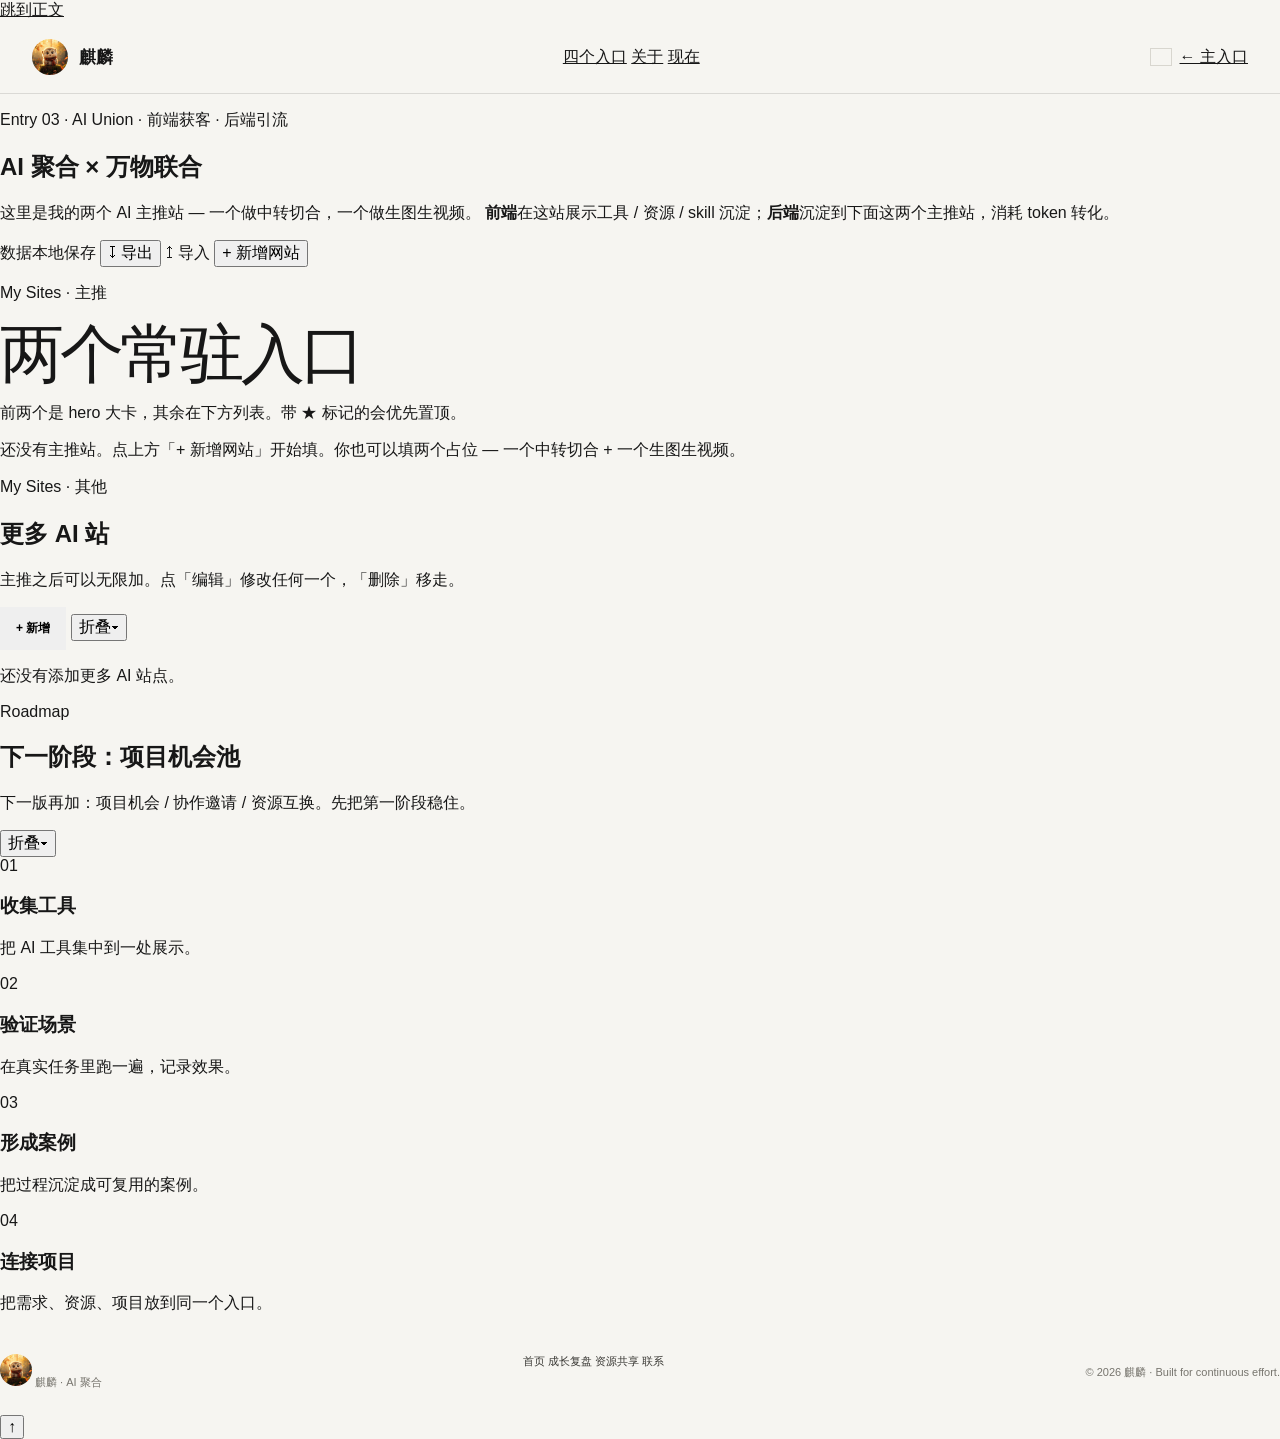
==== commit d2318434: "Update site avatar" ====
--- a/ai.html
+++ b/ai.html
@@ -26,7 +26,7 @@
 
     <header class="site-header" role="banner">
       <a class="brand" href="./index.html" aria-label="麒麟 · 回到首页">
-        <span class="brand-mark" aria-hidden="true">麒</span>
+        <img class="brand-avatar" src="./avatar.png" alt="麒麟头像">
         <span>麒麟</span>
       </a>
       <nav class="nav" aria-label="主导航">
@@ -133,7 +133,7 @@
 
     <footer class="site-footer" role="contentinfo">
       <div class="footer-mark">
-        <span class="brand-mark" aria-hidden="true" style="width:32px;height:32px;font-size:14px;">麒</span>
+        <img class="brand-avatar footer-avatar" src="./avatar.png" alt="麒麟头像">
         <span>麒麟 · AI 聚合</span>
       </div>
       <nav class="footer-links" aria-label="辅助导航">
@@ -458,3 +458,4 @@
   </body>
 </html>
 
+
--- a/styles.css
+++ b/styles.css
@@ -1,6 +1,6 @@
-﻿:root{--paper:#f6f5f1;--ink:#171717;--muted:#686761;--line:#d8d6cf;--accent:#c97945;--soft:#eeeae1;--green:#dfe8df}*{box-sizing:border-box}html{scroll-behavior:smooth}body{margin:0;background:var(--paper);color:var(--ink);font-family:Arial,"Microsoft YaHei",sans-serif}a{color:inherit}button,input{font:inherit}.section-shell{width:min(1180px,calc(100% - 64px));margin:0 auto}.site-header{position:sticky;top:0;z-index:20;display:flex;align-items:center;justify-content:space-between;gap:22px;padding:18px 32px;border-bottom:1px solid rgba(23,23,23,.12);background:rgba(246,245,241,.92);backdrop-filter:blur(14px)}.brand{display:flex;align-items:center;gap:11px;text-decoration:none;white-space:nowrap;font-size:17px;font-weight:700}.brand img{width:36px;height:36px;border-radius:50%;background:#e5efe5}.brand span{display:flex;align-items:baseline;gap:10px}.brand small{color:#817f77;font-size:8px;font-weight:700;letter-spacing:.15em}.main-nav{display:flex;justify-content:center;gap:22px;font-size:12px}.main-nav a,.text-link,.site-footer a{color:#393834;text-decoration:none}.main-nav a:hover,.text-link:hover,.site-footer a:hover{color:var(--accent)}.nav-cta{padding:9px 12px;background:var(--ink);color:#fff;text-decoration:none;font-size:11px}.nav-cta span,.text-link span{margin-left:8px}.hero{display:grid;grid-template-columns:1.1fr .9fr;gap:90px;align-items:center;min-height:650px;padding:82px 0 92px}.kicker{margin:0;color:#7c7a72;font-size:10px;font-weight:800;letter-spacing:.15em}.hero h1,.section-heading h2{margin:18px 0 0;font-family:Georgia,"Microsoft YaHei",serif;font-size:clamp(48px,7vw,88px);font-weight:500;letter-spacing:-.06em;line-height:1.02}.hero h1 em,.section-heading h2 em{color:var(--accent);font-style:normal}.hero-lede{max-width:530px;margin:28px 0 0;color:var(--muted);font-size:16px;line-height:1.8}.hero-actions{display:flex;align-items:center;gap:24px;margin-top:32px}.button{display:inline-flex;align-items:center;gap:26px;border:0;padding:13px 16px;text-decoration:none;font-size:12px;font-weight:700;cursor:pointer}.button-dark{background:var(--ink);color:#fff}.button-dark:hover{background:var(--accent)}.hero-profile{justify-self:end;width:min(100%,360px);padding:31px;border:1px solid var(--line);background:#efeee8}.portrait-frame{display:grid;place-items:center;width:100%;height:210px;background:linear-gradient(135deg,#dfe9df,#eef1ea);margin-bottom:30px}.portrait-frame img{width:112px;height:112px;border-radius:34px}.profile-label{color:#828078;font-size:10px;font-weight:800;letter-spacing:.14em}.hero-profile h2{margin:10px 0 0;font-family:Georgia,"Microsoft YaHei",serif;font-size:28px;font-weight:500}.hero-profile>p:not(.profile-label){color:var(--muted);font-size:13px;line-height:1.7}.profile-tags{display:flex;flex-wrap:wrap;gap:7px;margin-top:23px}.profile-tags span{padding:6px 9px;border:1px solid #cbc8be;color:#5d5b54;font-size:10px}.proof{display:grid;grid-template-columns:repeat(3,1fr);border-top:1px solid var(--line);border-bottom:1px solid var(--line)}.proof div{display:grid;grid-template-columns:auto 1fr;gap:3px 14px;padding:20px 22px;border-right:1px solid var(--line)}.proof div:last-child{border-right:0}.proof strong{grid-row:span 2;color:var(--accent);font-family:Georgia,serif;font-size:26px;font-weight:400}.proof span{font-size:13px;font-weight:700}.proof small{color:var(--muted);font-size:11px}.intro-section{padding:125px 0}.intro-section,.skills-section,.worldview{position:relative}.intro-section>.section-heading,.skills-section>.section-heading,.worldview>.section-heading{max-width:620px}.section-heading h2{font-size:clamp(42px,5vw,66px)}.section-intro{display:flex;align-items:end;justify-content:space-between;gap:35px;margin-top:-50px;margin-left:auto;max-width:440px}.section-intro p,.section-copy{color:var(--muted);font-size:14px;line-height:1.8}.system-grid{display:grid;grid-template-columns:repeat(3,1fr);gap:0;margin-top:76px;border-top:1px solid var(--line);border-left:1px solid var(--line)}.system-card{min-height:220px;padding:24px;border-right:1px solid var(--line);border-bottom:1px solid var(--line);text-decoration:none;transition:background .2s,transform .2s}.system-card:hover{background:#ede9df;transform:translateY(-3px)}.system-card.featured{background:#e6eee4}.card-number{color:var(--accent);font-size:10px;font-weight:800;letter-spacing:.12em}.system-card h3{margin:32px 0 10px;font-family:Georgia,"Microsoft YaHei",serif;font-size:26px;font-weight:500}.system-card p{max-width:270px;min-height:41px;margin:0;color:var(--muted);font-size:12px;line-height:1.65}.system-card b{display:block;margin-top:24px;color:var(--accent);font-size:11px}.content-band{background:var(--green);padding:115px 0}.content-band.warm{background:#eee9e0}.content-band.image-section{background:#ece8df}.content-layout{display:grid;grid-template-columns:.88fr 1.12fr;gap:100px;align-items:start}.content-layout .section-heading{position:sticky;top:115px}.unlock-form{display:grid;grid-template-columns:1fr auto;gap:8px;margin-top:25px}.unlock-form input{min-width:0;border:1px solid #c6c9bf;background:rgba(255,255,255,.5);padding:12px;text-align:center;outline:0;letter-spacing:.2em}.unlock-form input:focus{border-color:var(--accent)}.unlock-form small{grid-column:1/-1;color:#777a70;font-size:10px}.unlock-form small.success{color:#467055}.unlock-form small.error{color:#a75042}.growth-topics{display:grid;grid-template-columns:repeat(2,1fr);border-top:1px solid rgba(23,23,23,.18)}.growth-topics a,.link-list a,.image-links a,.contact-links a{display:grid;grid-template-columns:70px 1fr auto;gap:14px;align-items:center;padding:20px 0;border-bottom:1px solid rgba(23,23,23,.18);text-decoration:none}.growth-topics a:hover,.link-list a:hover,.image-links a:hover,.contact-links a:hover{color:var(--accent)}.growth-topics span,.link-list>a>span,.image-links>a>span,.contact-links>a>span{color:#88877e;font-size:10px;font-weight:800;letter-spacing:.08em}.growth-topics strong,.link-list strong,.image-links strong,.contact-links strong{font-size:14px}.growth-topics small,.link-list small,.image-links small,.contact-links small{display:block;margin-top:5px;color:var(--muted);font-size:11px;line-height:1.5}.growth-topics a>b,.link-list a>b,.image-links a>b,.contact-links a>b{color:var(--accent);font-size:16px}.link-section{padding:120px 0}.link-section .section-heading{display:flex;align-items:end;justify-content:space-between;gap:30px}.link-list{margin-top:65px;border-top:1px solid var(--line)}.link-list a{grid-template-columns:70px 1fr auto;border-bottom-color:var(--line)}.link-list a>b,.image-links a>b,.contact-links a>b{font-size:12px}.compact{margin-top:0}.skills-section{padding:120px 0}.skill-grid{display:grid;grid-template-columns:repeat(4,1fr);gap:0;margin-top:70px;border-top:1px solid var(--line);border-left:1px solid var(--line)}.skill-grid a{min-height:225px;padding:22px;border-right:1px solid var(--line);border-bottom:1px solid var(--line);text-decoration:none}.skill-grid a:hover{background:#ebe8df}.skill-grid span{color:#88877e;font-size:10px;font-weight:800;letter-spacing:.1em}.skill-grid h3{margin:35px 0 10px;font-family:Georgia,"Microsoft YaHei",serif;font-size:23px;font-weight:500}.skill-grid p{min-height:39px;margin:0;color:var(--muted);font-size:12px;line-height:1.6}.skill-grid b{display:block;margin-top:23px;color:var(--accent);font-size:11px}.image-links,.contact-links{border-top:1px solid rgba(23,23,23,.18)}.worldview{padding:120px 0}.thought-grid{display:grid;grid-template-columns:repeat(3,1fr);gap:34px;margin-top:70px}.thought-grid article{padding-top:16px;border-top:1px solid var(--line)}.thought-grid span{color:var(--accent);font-size:10px;font-weight:800;letter-spacing:.1em}.thought-grid h3{margin:24px 0 10px;font-family:Georgia,"Microsoft YaHei",serif;font-size:23px;font-weight:500;line-height:1.25}.thought-grid p{margin:0;color:var(--muted);font-size:13px;line-height:1.7}.contact-section{background:#1c1c1a;color:#f4f2eb}.contact-section .kicker,.contact-section .section-copy,.contact-links small{color:#aaa79d}.contact-section .section-heading h2 em{color:#df9a68}.contact-links a{border-bottom-color:rgba(255,255,255,.2)}.contact-links a:hover{color:#df9a68}.contact-links a>span{color:#aaa79d}.contact-links a>b{color:#df9a68}.site-footer{display:flex;justify-content:space-between;gap:20px;padding:24px 0;color:#77756e;font-size:11px}.toast{position:fixed;right:24px;bottom:24px;z-index:30;padding:12px 15px;background:#252522;color:#fff;font-size:12px;opacity:0;transform:translateY(10px);pointer-events:none;transition:.2s}.toast.is-visible{opacity:1;transform:translateY(0)}
+﻿:root{--paper:#f6f5f1;--ink:#171717;--muted:#686761;--line:#d8d6cf;--accent:#c97945;--soft:#eeeae1;--green:#dfe8df}*{box-sizing:border-box}html{scroll-behavior:smooth}body{margin:0;background:var(--paper);color:var(--ink);font-family:Arial,"Microsoft YaHei",sans-serif}a{color:inherit}button,input{font:inherit}.section-shell{width:min(1180px,calc(100% - 64px));margin:0 auto}.site-header{position:sticky;top:0;z-index:20;display:flex;align-items:center;justify-content:space-between;gap:22px;padding:18px 32px;border-bottom:1px solid rgba(23,23,23,.12);background:rgba(246,245,241,.92);backdrop-filter:blur(14px)}.brand{display:flex;align-items:center;gap:11px;text-decoration:none;white-space:nowrap;font-size:17px;font-weight:700}.brand img,.brand-avatar{width:36px;height:36px;border-radius:50%;object-fit:cover;background:#e5efe5}.brand-avatar.footer-avatar{width:32px;height:32px}.brand span{display:flex;align-items:baseline;gap:10px}.brand small{color:#817f77;font-size:8px;font-weight:700;letter-spacing:.15em}.main-nav{display:flex;justify-content:center;gap:22px;font-size:12px}.main-nav a,.text-link,.site-footer a{color:#393834;text-decoration:none}.main-nav a:hover,.text-link:hover,.site-footer a:hover{color:var(--accent)}.nav-cta{padding:9px 12px;background:var(--ink);color:#fff;text-decoration:none;font-size:11px}.nav-cta span,.text-link span{margin-left:8px}.hero{display:grid;grid-template-columns:1.1fr .9fr;gap:90px;align-items:center;min-height:650px;padding:82px 0 92px}.kicker{margin:0;color:#7c7a72;font-size:10px;font-weight:800;letter-spacing:.15em}.hero h1,.section-heading h2{margin:18px 0 0;font-family:Georgia,"Microsoft YaHei",serif;font-size:clamp(48px,7vw,88px);font-weight:500;letter-spacing:-.06em;line-height:1.02}.hero h1 em,.section-heading h2 em{color:var(--accent);font-style:normal}.hero-lede{max-width:530px;margin:28px 0 0;color:var(--muted);font-size:16px;line-height:1.8}.hero-actions{display:flex;align-items:center;gap:24px;margin-top:32px}.button{display:inline-flex;align-items:center;gap:26px;border:0;padding:13px 16px;text-decoration:none;font-size:12px;font-weight:700;cursor:pointer}.button-dark{background:var(--ink);color:#fff}.button-dark:hover{background:var(--accent)}.hero-profile{justify-self:end;width:min(100%,360px);padding:31px;border:1px solid var(--line);background:#efeee8}.portrait-frame{display:grid;place-items:center;width:100%;height:210px;background:linear-gradient(135deg,#dfe9df,#eef1ea);margin-bottom:30px}.portrait-frame img{width:172px;height:172px;object-fit:cover;border-radius:28px;box-shadow:0 16px 50px rgba(0,0,0,.18)}.profile-label{color:#828078;font-size:10px;font-weight:800;letter-spacing:.14em}.hero-profile h2{margin:10px 0 0;font-family:Georgia,"Microsoft YaHei",serif;font-size:28px;font-weight:500}.hero-profile>p:not(.profile-label){color:var(--muted);font-size:13px;line-height:1.7}.profile-tags{display:flex;flex-wrap:wrap;gap:7px;margin-top:23px}.profile-tags span{padding:6px 9px;border:1px solid #cbc8be;color:#5d5b54;font-size:10px}.proof{display:grid;grid-template-columns:repeat(3,1fr);border-top:1px solid var(--line);border-bottom:1px solid var(--line)}.proof div{display:grid;grid-template-columns:auto 1fr;gap:3px 14px;padding:20px 22px;border-right:1px solid var(--line)}.proof div:last-child{border-right:0}.proof strong{grid-row:span 2;color:var(--accent);font-family:Georgia,serif;font-size:26px;font-weight:400}.proof span{font-size:13px;font-weight:700}.proof small{color:var(--muted);font-size:11px}.intro-section{padding:125px 0}.intro-section,.skills-section,.worldview{position:relative}.intro-section>.section-heading,.skills-section>.section-heading,.worldview>.section-heading{max-width:620px}.section-heading h2{font-size:clamp(42px,5vw,66px)}.section-intro{display:flex;align-items:end;justify-content:space-between;gap:35px;margin-top:-50px;margin-left:auto;max-width:440px}.section-intro p,.section-copy{color:var(--muted);font-size:14px;line-height:1.8}.system-grid{display:grid;grid-template-columns:repeat(3,1fr);gap:0;margin-top:76px;border-top:1px solid var(--line);border-left:1px solid var(--line)}.system-card{min-height:220px;padding:24px;border-right:1px solid var(--line);border-bottom:1px solid var(--line);text-decoration:none;transition:background .2s,transform .2s}.system-card:hover{background:#ede9df;transform:translateY(-3px)}.system-card.featured{background:#e6eee4}.card-number{color:var(--accent);font-size:10px;font-weight:800;letter-spacing:.12em}.system-card h3{margin:32px 0 10px;font-family:Georgia,"Microsoft YaHei",serif;font-size:26px;font-weight:500}.system-card p{max-width:270px;min-height:41px;margin:0;color:var(--muted);font-size:12px;line-height:1.65}.system-card b{display:block;margin-top:24px;color:var(--accent);font-size:11px}.content-band{background:var(--green);padding:115px 0}.content-band.warm{background:#eee9e0}.content-band.image-section{background:#ece8df}.content-layout{display:grid;grid-template-columns:.88fr 1.12fr;gap:100px;align-items:start}.content-layout .section-heading{position:sticky;top:115px}.unlock-form{display:grid;grid-template-columns:1fr auto;gap:8px;margin-top:25px}.unlock-form input{min-width:0;border:1px solid #c6c9bf;background:rgba(255,255,255,.5);padding:12px;text-align:center;outline:0;letter-spacing:.2em}.unlock-form input:focus{border-color:var(--accent)}.unlock-form small{grid-column:1/-1;color:#777a70;font-size:10px}.unlock-form small.success{color:#467055}.unlock-form small.error{color:#a75042}.growth-topics{display:grid;grid-template-columns:repeat(2,1fr);border-top:1px solid rgba(23,23,23,.18)}.growth-topics a,.link-list a,.image-links a,.contact-links a{display:grid;grid-template-columns:70px 1fr auto;gap:14px;align-items:center;padding:20px 0;border-bottom:1px solid rgba(23,23,23,.18);text-decoration:none}.growth-topics a:hover,.link-list a:hover,.image-links a:hover,.contact-links a:hover{color:var(--accent)}.growth-topics span,.link-list>a>span,.image-links>a>span,.contact-links>a>span{color:#88877e;font-size:10px;font-weight:800;letter-spacing:.08em}.growth-topics strong,.link-list strong,.image-links strong,.contact-links strong{font-size:14px}.growth-topics small,.link-list small,.image-links small,.contact-links small{display:block;margin-top:5px;color:var(--muted);font-size:11px;line-height:1.5}.growth-topics a>b,.link-list a>b,.image-links a>b,.contact-links a>b{color:var(--accent);font-size:16px}.link-section{padding:120px 0}.link-section .section-heading{display:flex;align-items:end;justify-content:space-between;gap:30px}.link-list{margin-top:65px;border-top:1px solid var(--line)}.link-list a{grid-template-columns:70px 1fr auto;border-bottom-color:var(--line)}.link-list a>b,.image-links a>b,.contact-links a>b{font-size:12px}.compact{margin-top:0}.skills-section{padding:120px 0}.skill-grid{display:grid;grid-template-columns:repeat(4,1fr);gap:0;margin-top:70px;border-top:1px solid var(--line);border-left:1px solid var(--line)}.skill-grid a{min-height:225px;padding:22px;border-right:1px solid var(--line);border-bottom:1px solid var(--line);text-decoration:none}.skill-grid a:hover{background:#ebe8df}.skill-grid span{color:#88877e;font-size:10px;font-weight:800;letter-spacing:.1em}.skill-grid h3{margin:35px 0 10px;font-family:Georgia,"Microsoft YaHei",serif;font-size:23px;font-weight:500}.skill-grid p{min-height:39px;margin:0;color:var(--muted);font-size:12px;line-height:1.6}.skill-grid b{display:block;margin-top:23px;color:var(--accent);font-size:11px}.image-links,.contact-links{border-top:1px solid rgba(23,23,23,.18)}.worldview{padding:120px 0}.thought-grid{display:grid;grid-template-columns:repeat(3,1fr);gap:34px;margin-top:70px}.thought-grid article{padding-top:16px;border-top:1px solid var(--line)}.thought-grid span{color:var(--accent);font-size:10px;font-weight:800;letter-spacing:.1em}.thought-grid h3{margin:24px 0 10px;font-family:Georgia,"Microsoft YaHei",serif;font-size:23px;font-weight:500;line-height:1.25}.thought-grid p{margin:0;color:var(--muted);font-size:13px;line-height:1.7}.contact-section{background:#1c1c1a;color:#f4f2eb}.contact-section .kicker,.contact-section .section-copy,.contact-links small{color:#aaa79d}.contact-section .section-heading h2 em{color:#df9a68}.contact-links a{border-bottom-color:rgba(255,255,255,.2)}.contact-links a:hover{color:#df9a68}.contact-links a>span{color:#aaa79d}.contact-links a>b{color:#df9a68}.site-footer{display:flex;justify-content:space-between;gap:20px;padding:24px 0;color:#77756e;font-size:11px}.toast{position:fixed;right:24px;bottom:24px;z-index:30;padding:12px 15px;background:#252522;color:#fff;font-size:12px;opacity:0;transform:translateY(10px);pointer-events:none;transition:.2s}.toast.is-visible{opacity:1;transform:translateY(0)}
 @media(max-width:900px){.site-header{padding:15px 18px}.main-nav{display:none}.section-shell{width:calc(100% - 36px)}.hero{grid-template-columns:1fr;gap:45px;min-height:auto;padding:80px 0 70px}.hero h1{font-size:54px}.hero-profile{justify-self:stretch;width:auto}.proof{grid-template-columns:1fr}.proof div{border-right:0;border-bottom:1px solid var(--line)}.proof div:last-child{border-bottom:0}.intro-section,.link-section,.skills-section,.worldview{padding:78px 0}.section-intro{display:block;margin:25px 0 0;max-width:100%}.section-intro .text-link{display:inline-block;margin-top:14px}.system-grid,.skill-grid{grid-template-columns:1fr 1fr;margin-top:45px}.system-card{min-height:200px}.content-band{padding:78px 0}.content-layout{grid-template-columns:1fr;gap:45px}.content-layout .section-heading{position:static}.growth-topics{grid-template-columns:1fr 1fr}.link-section .section-heading{display:block}.link-section .section-heading .text-link{display:inline-block;margin-top:20px}.thought-grid{grid-template-columns:1fr;margin-top:45px;gap:30px}.site-footer{flex-wrap:wrap}}
 @media(max-width:560px){.hero h1,.section-heading h2{font-size:43px}.hero-lede{font-size:14px}.hero-actions{gap:16px}.system-grid,.skill-grid,.growth-topics{grid-template-columns:1fr}.system-card{min-height:auto}.system-card h3{margin-top:23px}.growth-topics a,.link-list a,.image-links a,.contact-links a{grid-template-columns:52px 1fr auto;padding:15px 0}.unlock-form{grid-template-columns:1fr}.unlock-form .button{justify-content:center}.site-footer{display:grid;grid-template-columns:1fr}.site-footer a{order:-1}}
 .header-tools{display:flex;align-items:center;gap:9px}.theme-toggle{display:inline-flex;gap:2px;align-items:center;border:1px solid var(--line);background:transparent;color:var(--ink);padding:8px 9px;cursor:pointer;font-size:13px}.theme-toggle:hover{border-color:var(--accent);color:var(--accent)}html[data-theme="dark"] body{--paper:#07090f;--ink:#f5f4ef;--muted:#a6a8b3;--line:#2b3040;--accent:#ff9a55;--soft:#111522;--green:#101b1b;background:#07090f;color:var(--ink)}html[data-theme="dark"] body:before{content:"";position:fixed;inset:0;pointer-events:none;z-index:-1;opacity:.55;background-image:radial-gradient(circle at 11% 18%,rgba(255,255,255,.8) 0 1px,transparent 1.5px),radial-gradient(circle at 74% 10%,rgba(126,207,255,.75) 0 1px,transparent 1.5px),radial-gradient(circle at 88% 72%,rgba(255,154,85,.8) 0 1px,transparent 1.5px),radial-gradient(circle at 28% 83%,rgba(255,255,255,.6) 0 1px,transparent 1.5px);background-size:260px 230px,390px 320px,460px 380px,520px 430px}html[data-theme="dark"] .site-header{background:rgba(7,9,15,.9);border-color:var(--line)}html[data-theme="dark"] .main-nav a,html[data-theme="dark"] .text-link,html[data-theme="dark"] .site-footer a{color:#d6d7da}html[data-theme="dark"] .nav-cta,html[data-theme="dark"] .button-dark{background:#f5f4ef;color:#080a10}html[data-theme="dark"] .nav-cta:hover,html[data-theme="dark"] .button-dark:hover{background:var(--accent);color:#0b0d12}html[data-theme="dark"] .hero-profile{background:#101522;border-color:#323949;box-shadow:0 20px 90px rgba(0,0,0,.35)}html[data-theme="dark"] .portrait-frame{background:#182331}html[data-theme="dark"] .profile-tags span{border-color:#394253;color:#c8cfda}html[data-theme="dark"] .proof,html[data-theme="dark"] .system-grid,html[data-theme="dark"] .skill-grid{border-color:var(--line)}html[data-theme="dark"] .proof div,html[data-theme="dark"] .system-card,html[data-theme="dark"] .skill-grid a{border-color:var(--line)}html[data-theme="dark"] .system-card:hover,html[data-theme="dark"] .skill-grid a:hover{background:#151a27}html[data-theme="dark"] .system-card.featured{background:#13221f}html[data-theme="dark"] .content-band{background:#0e1d1c}html[data-theme="dark"] .content-band.warm,html[data-theme="dark"] .content-band.image-section{background:#15151b}html[data-theme="dark"] .module-section,html[data-theme="dark"] .modal,html[data-theme="dark"] .lock-card{background:#101522;border-color:#323949;color:var(--ink)}html[data-theme="dark"] .link-list a,html[data-theme="dark"] .image-links a,html[data-theme="dark"] .contact-links a{border-color:var(--line)}html[data-theme="dark"] .site-footer{background:#07090f;border-color:var(--line)}html[data-theme="dark"] .contact-section{background:#020305}html[data-theme="dark"] .theme-toggle span:first-child{display:none}html[data-theme="light"] .theme-toggle span:last-child{display:none}
 .business-note{display:block;padding:28px 0;border-bottom:1px solid var(--line)}.business-note span{color:var(--accent);font-size:10px;font-weight:800;letter-spacing:.12em}.business-note strong{display:block;margin-top:16px;font-family:Georgia,"Microsoft YaHei",serif;font-size:26px;font-weight:500}.business-note small{display:block;max-width:520px;margin-top:10px;color:var(--muted);font-size:13px;line-height:1.8}.business-note b{display:block;margin-top:20px;color:var(--accent);font-size:12px}.business-note.soft{opacity:.82}.skill-page{background:var(--paper);color:var(--ink)}.skill-hero{padding:86px 0 58px}.skill-hero h1{max-width:860px;margin:18px 0 0;font-family:Georgia,"Microsoft YaHei",serif;font-size:clamp(46px,7vw,82px);font-weight:500;letter-spacing:-.05em;line-height:1.03}.skill-hero h1 em{color:var(--accent);font-style:normal}.skill-hero p{max-width:680px;margin:28px 0 0;color:var(--muted);font-size:16px;line-height:1.85}.skill-actions-row{display:flex;flex-wrap:wrap;gap:10px;margin-top:34px}.skill-actions-row a{padding:10px 13px;border:1px solid var(--line);color:var(--ink);text-decoration:none;font-size:12px;font-weight:700}.skill-actions-row a:hover{border-color:var(--accent);color:var(--accent)}.skill-library-grid{display:grid;grid-template-columns:repeat(2,1fr);border-top:1px solid var(--line);border-left:1px solid var(--line);margin-bottom:86px}.skill-category{min-height:450px;padding:42px 36px;border-right:1px solid var(--line);border-bottom:1px solid var(--line);background:rgba(255,255,255,.14)}.skill-category.is-featured{background:#e9e5dc}.skill-category span{color:#85847d;font-size:12px;font-weight:900;letter-spacing:.18em}.skill-category h2{margin:80px 0 14px;font-family:Georgia,"Microsoft YaHei",serif;font-size:44px;font-weight:500}.skill-category p{max-width:520px;margin:0;color:var(--muted);font-size:15px;line-height:1.75}.mini-list{display:grid;gap:8px;margin-top:36px;color:var(--muted);font-size:13px}.mini-list b{color:var(--accent);font-size:12px;letter-spacing:.08em}.skill-category>a{display:inline-block;margin-top:34px;color:var(--accent);font-size:13px;font-weight:800;text-decoration:none}.github-import{margin-bottom:92px;padding:38px;border:1px solid var(--line);background:var(--soft)}.github-import h2{margin:14px 0 0;font-family:Georgia,"Microsoft YaHei",serif;font-size:42px;font-weight:500}.github-import p{max-width:720px;color:var(--muted);line-height:1.8}.import-flow{display:flex;flex-wrap:wrap;gap:12px;align-items:center;margin-top:24px}.import-flow span{padding:10px 12px;border:1px solid var(--line);background:var(--paper);font-size:12px;font-weight:700}.import-flow b{color:var(--accent)}html[data-theme="dark"] .business-note{border-color:var(--line)}html[data-theme="dark"] .skill-category.is-featured{background:#111c1a}html[data-theme="dark"] .skill-category{background:#0d111b}html[data-theme="dark"] .github-import{background:#101522}@media(max-width:760px){.skill-library-grid{grid-template-columns:1fr}.skill-category{min-height:auto}.skill-category h2{margin-top:45px;font-size:34px}.import-flow{display:grid}.import-flow b{display:none}}
-.github-import-form{display:grid;grid-template-columns:1fr 180px auto;gap:10px;margin-top:24px}.github-import-form input,.github-import-form select{min-width:0;border:1px solid var(--line);background:var(--paper);color:var(--ink);padding:12px;outline:0}.github-import-form input:focus,.github-import-form select:focus{border-color:var(--accent)}.github-import-form button{border:0;background:var(--ink);color:var(--paper);padding:12px 16px;font-weight:800;cursor:pointer}.github-import-form button:disabled{opacity:.55;cursor:wait}.import-hint{display:block;margin-top:12px;color:var(--muted)}.skill-items{display:grid;gap:10px;margin-top:30px}.skill-mini-card{display:block;padding:14px;border:1px solid var(--line);background:rgba(255,255,255,.2);color:var(--ink);text-decoration:none}.skill-mini-card:hover{border-color:var(--accent);transform:translateY(-2px)}.skill-mini-card strong{display:block;font-size:14px}.skill-mini-card small{display:block;margin-top:6px;color:var(--muted);line-height:1.55}.skill-mini-card b{display:block;margin-top:8px;color:var(--accent);font-size:11px}html[data-theme="dark"] .github-import-form input,html[data-theme="dark"] .github-import-form select{background:#0b0f18}html[data-theme="dark"] .github-import-form button{background:#f5f4ef;color:#080a10}html[data-theme="dark"] .skill-mini-card{background:#090d15}@media(max-width:760px){.github-import-form{grid-template-columns:1fr}.github-import-form button{width:100%}}+.github-import-form{display:grid;grid-template-columns:1fr 180px auto;gap:10px;margin-top:24px}.github-import-form input,.github-import-form select{min-width:0;border:1px solid var(--line);background:var(--paper);color:var(--ink);padding:12px;outline:0}.github-import-form input:focus,.github-import-form select:focus{border-color:var(--accent)}.github-import-form button{border:0;background:var(--ink);color:var(--paper);padding:12px 16px;font-weight:800;cursor:pointer}.github-import-form button:disabled{opacity:.55;cursor:wait}.import-hint{display:block;margin-top:12px;color:var(--muted)}.skill-items{display:grid;gap:10px;margin-top:30px}.skill-mini-card{display:block;padding:14px;border:1px solid var(--line);background:rgba(255,255,255,.2);color:var(--ink);text-decoration:none}.skill-mini-card:hover{border-color:var(--accent);transform:translateY(-2px)}.skill-mini-card strong{display:block;font-size:14px}.skill-mini-card small{display:block;margin-top:6px;color:var(--muted);line-height:1.55}.skill-mini-card b{display:block;margin-top:8px;color:var(--accent);font-size:11px}html[data-theme="dark"] .github-import-form input,html[data-theme="dark"] .github-import-form select{background:#0b0f18}html[data-theme="dark"] .github-import-form button{background:#f5f4ef;color:#080a10}html[data-theme="dark"] .skill-mini-card{background:#090d15}@media(max-width:760px){.github-import-form{grid-template-columns:1fr}.github-import-form button{width:100%}}
